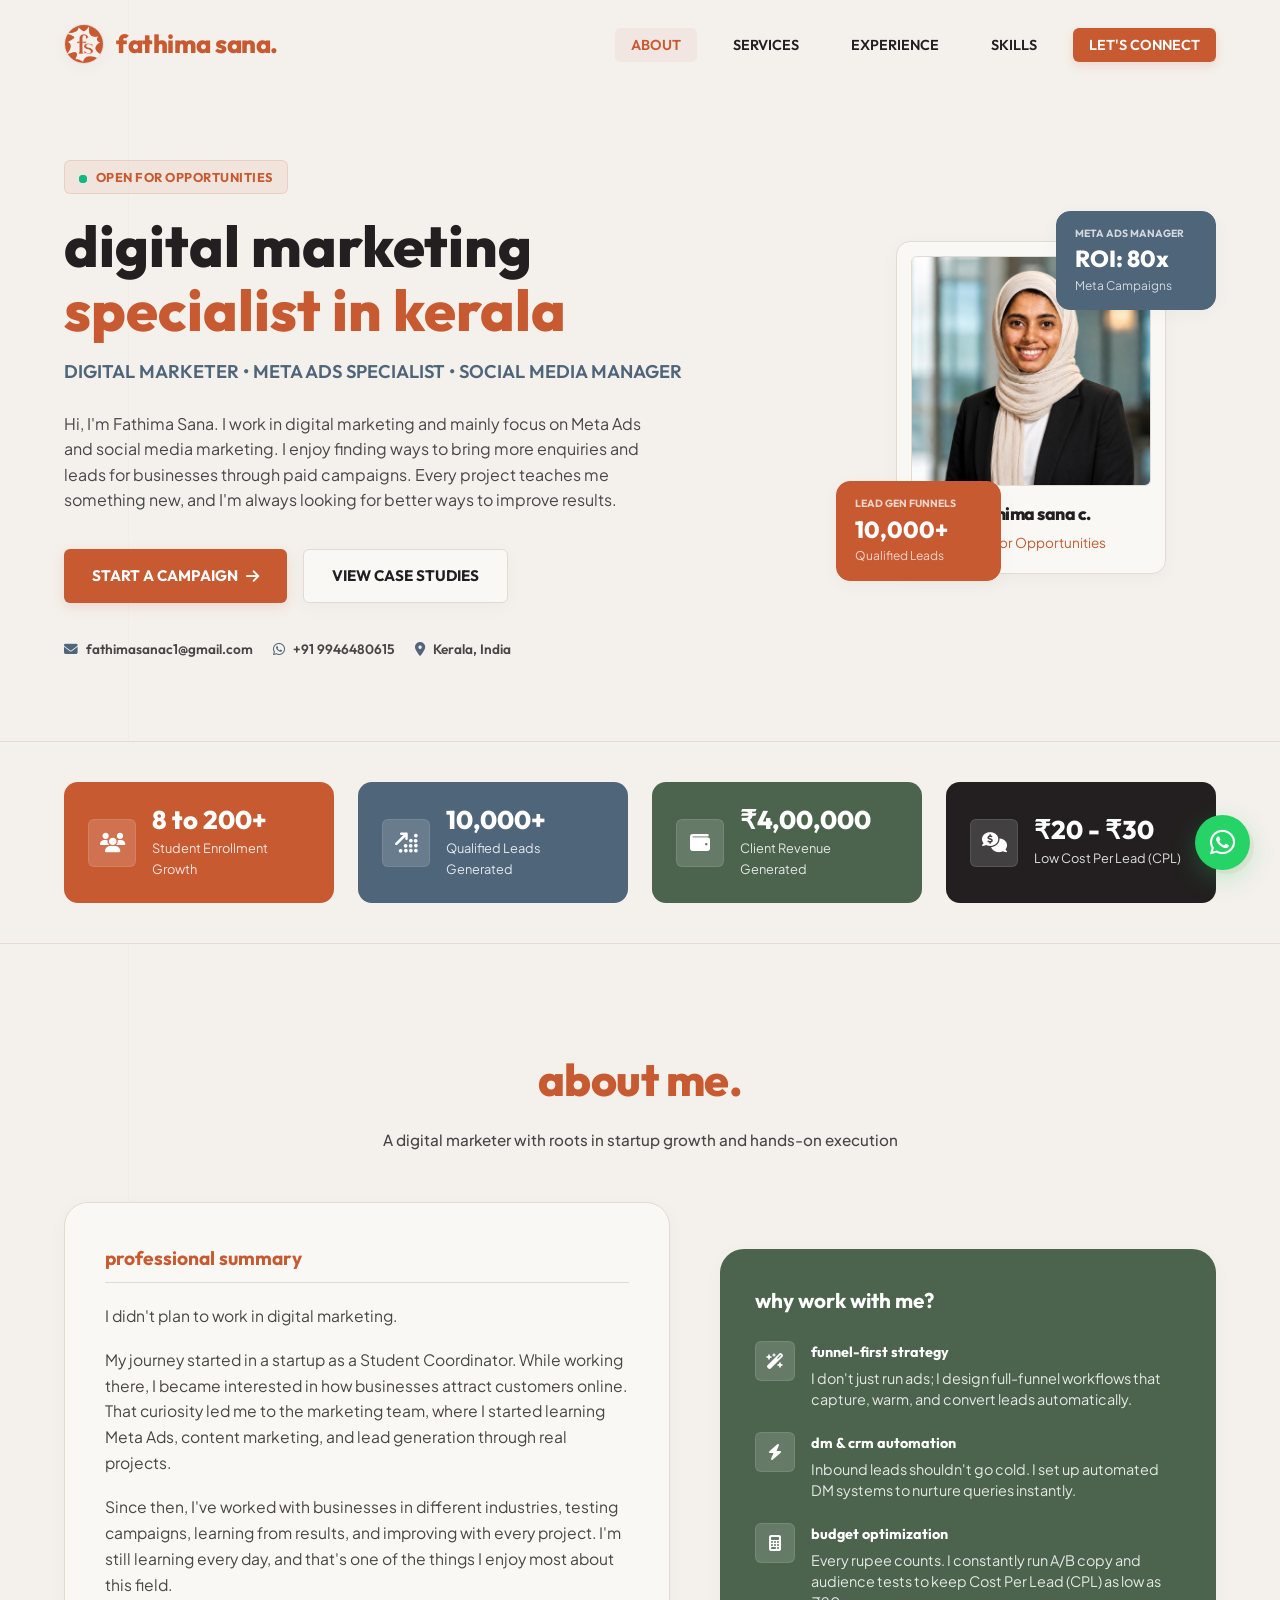
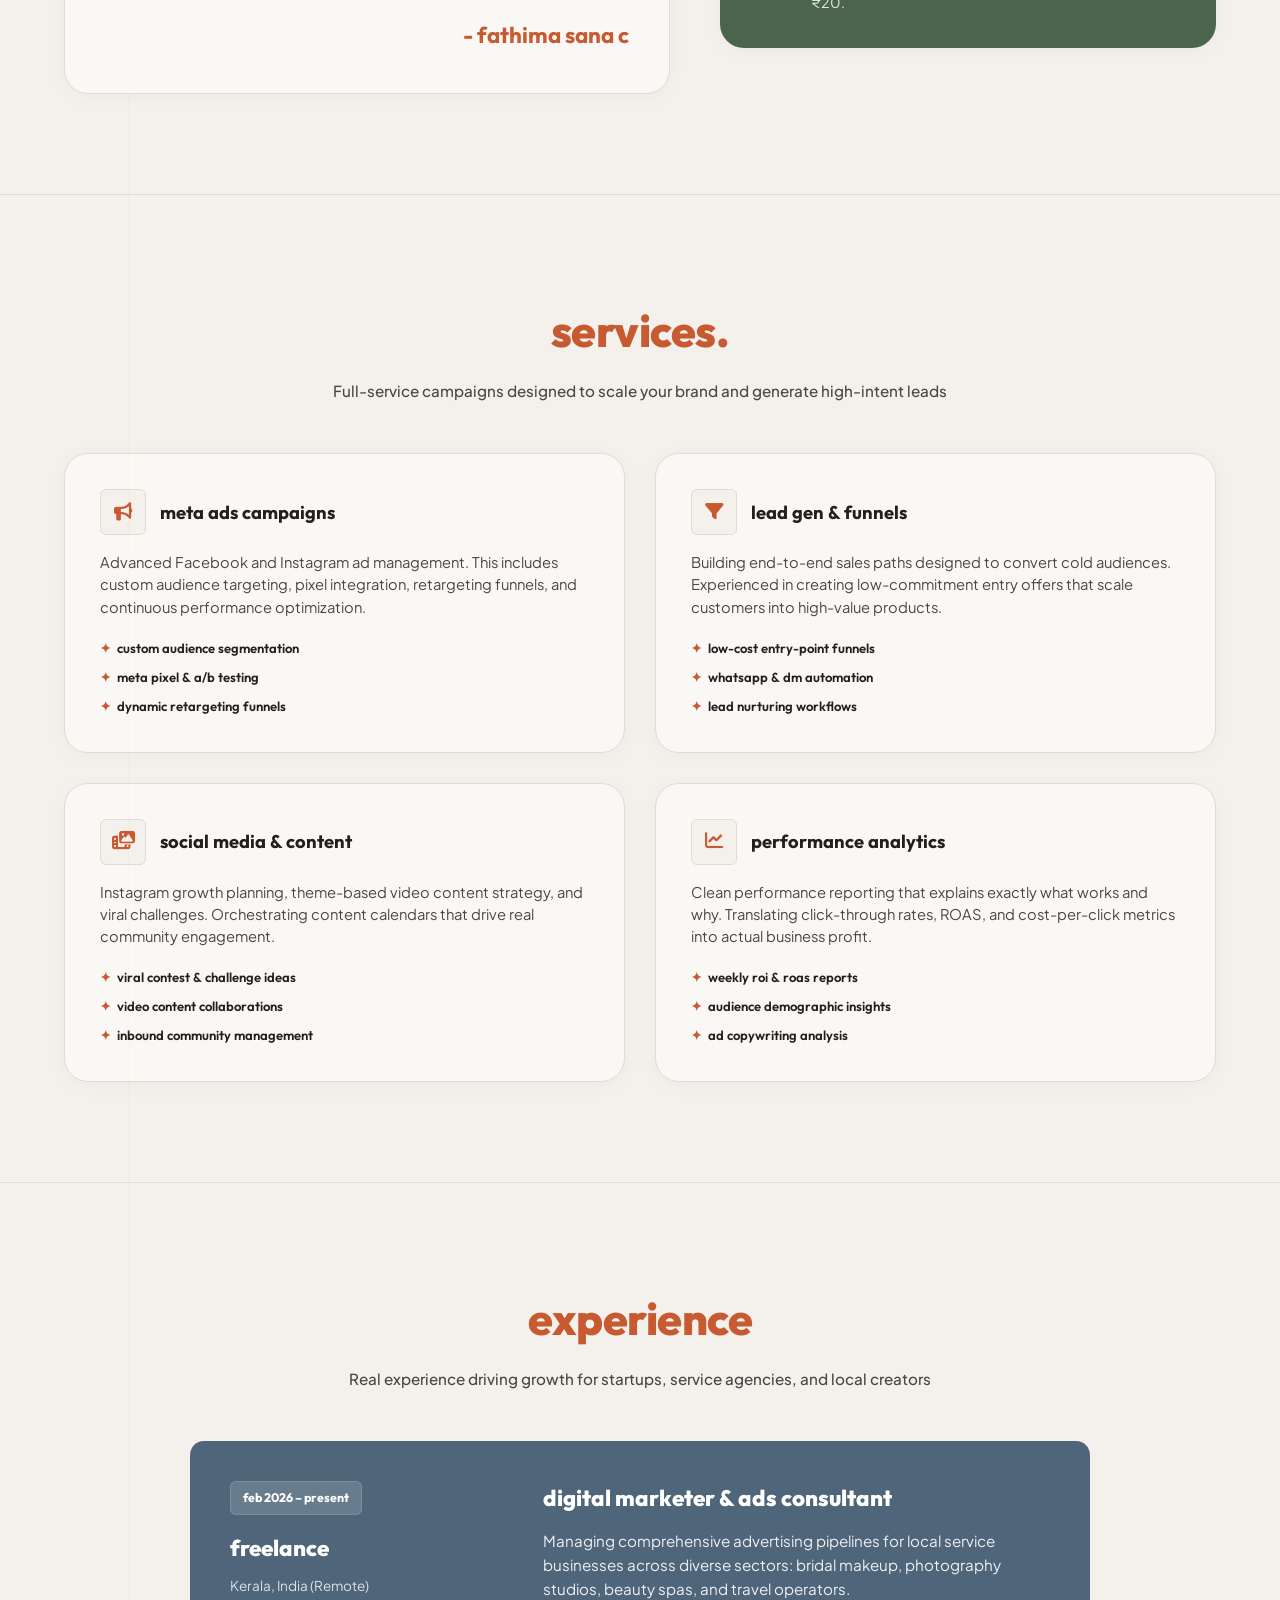
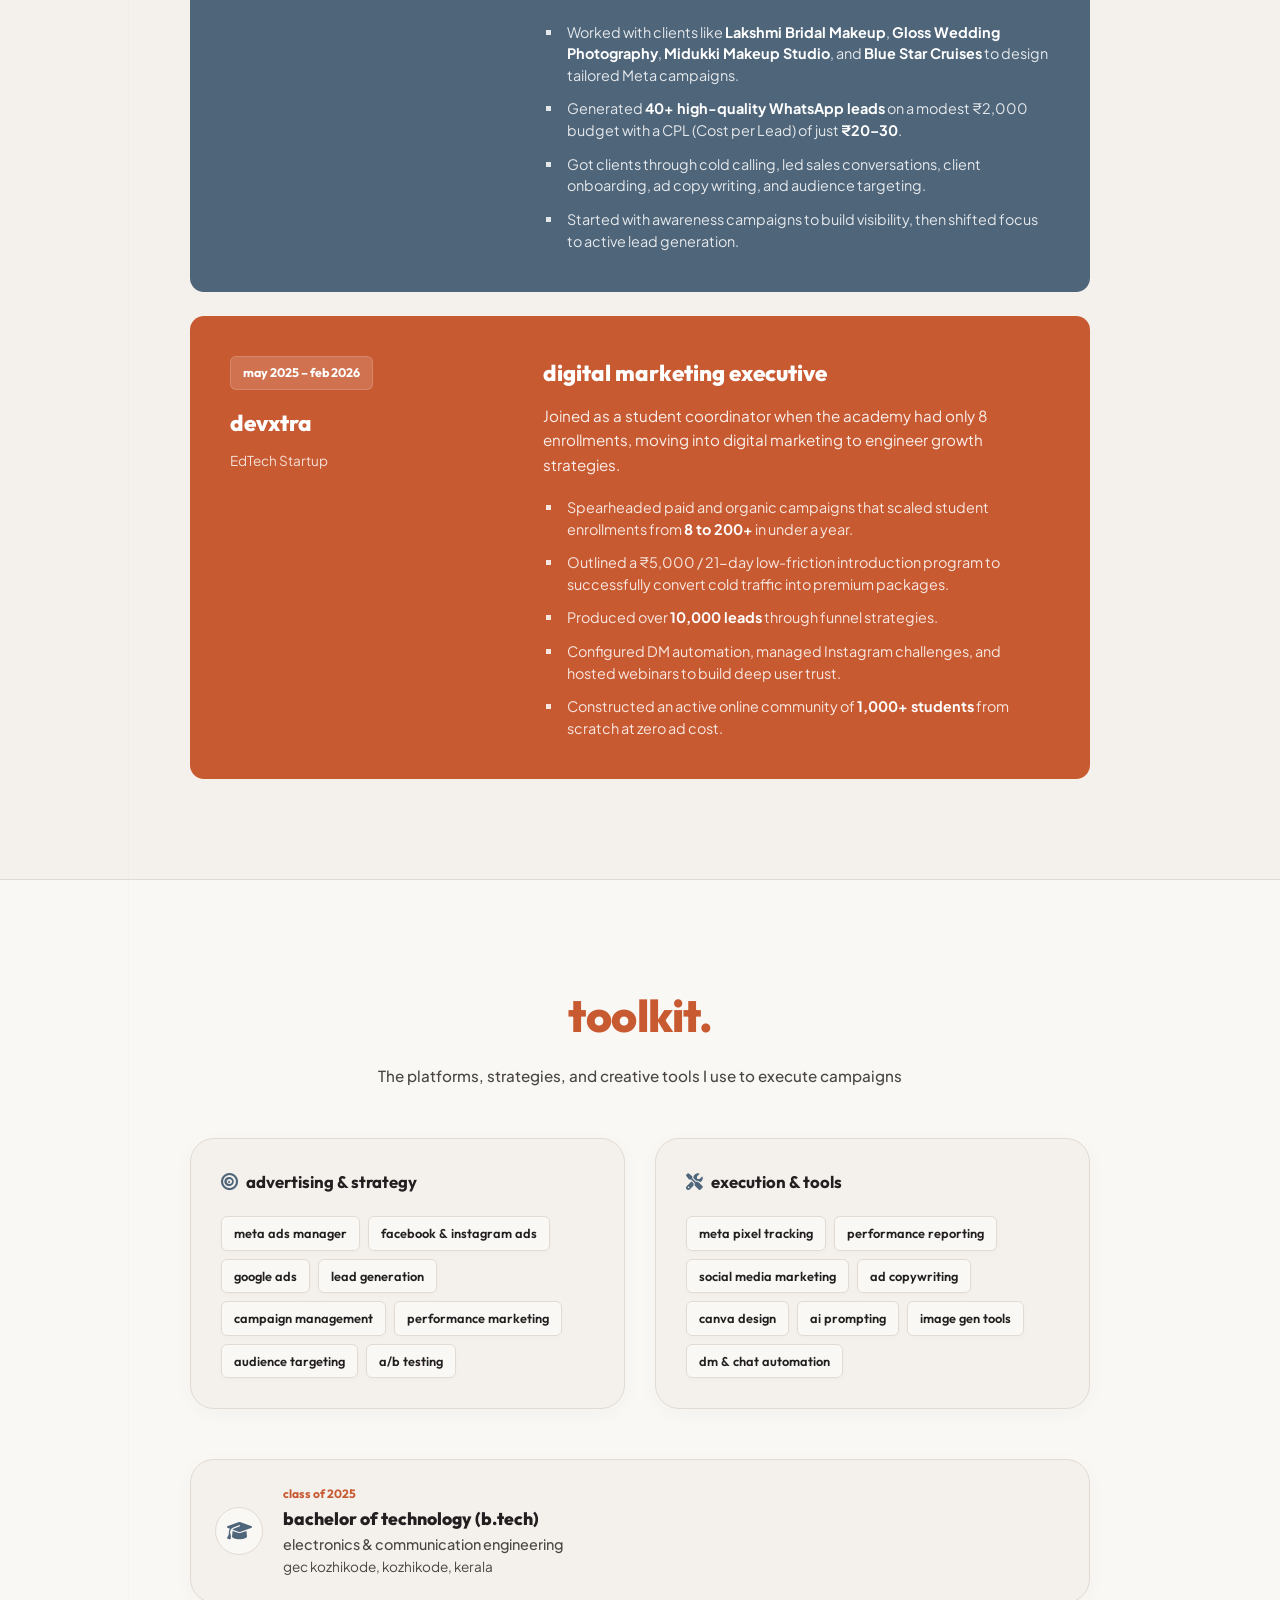
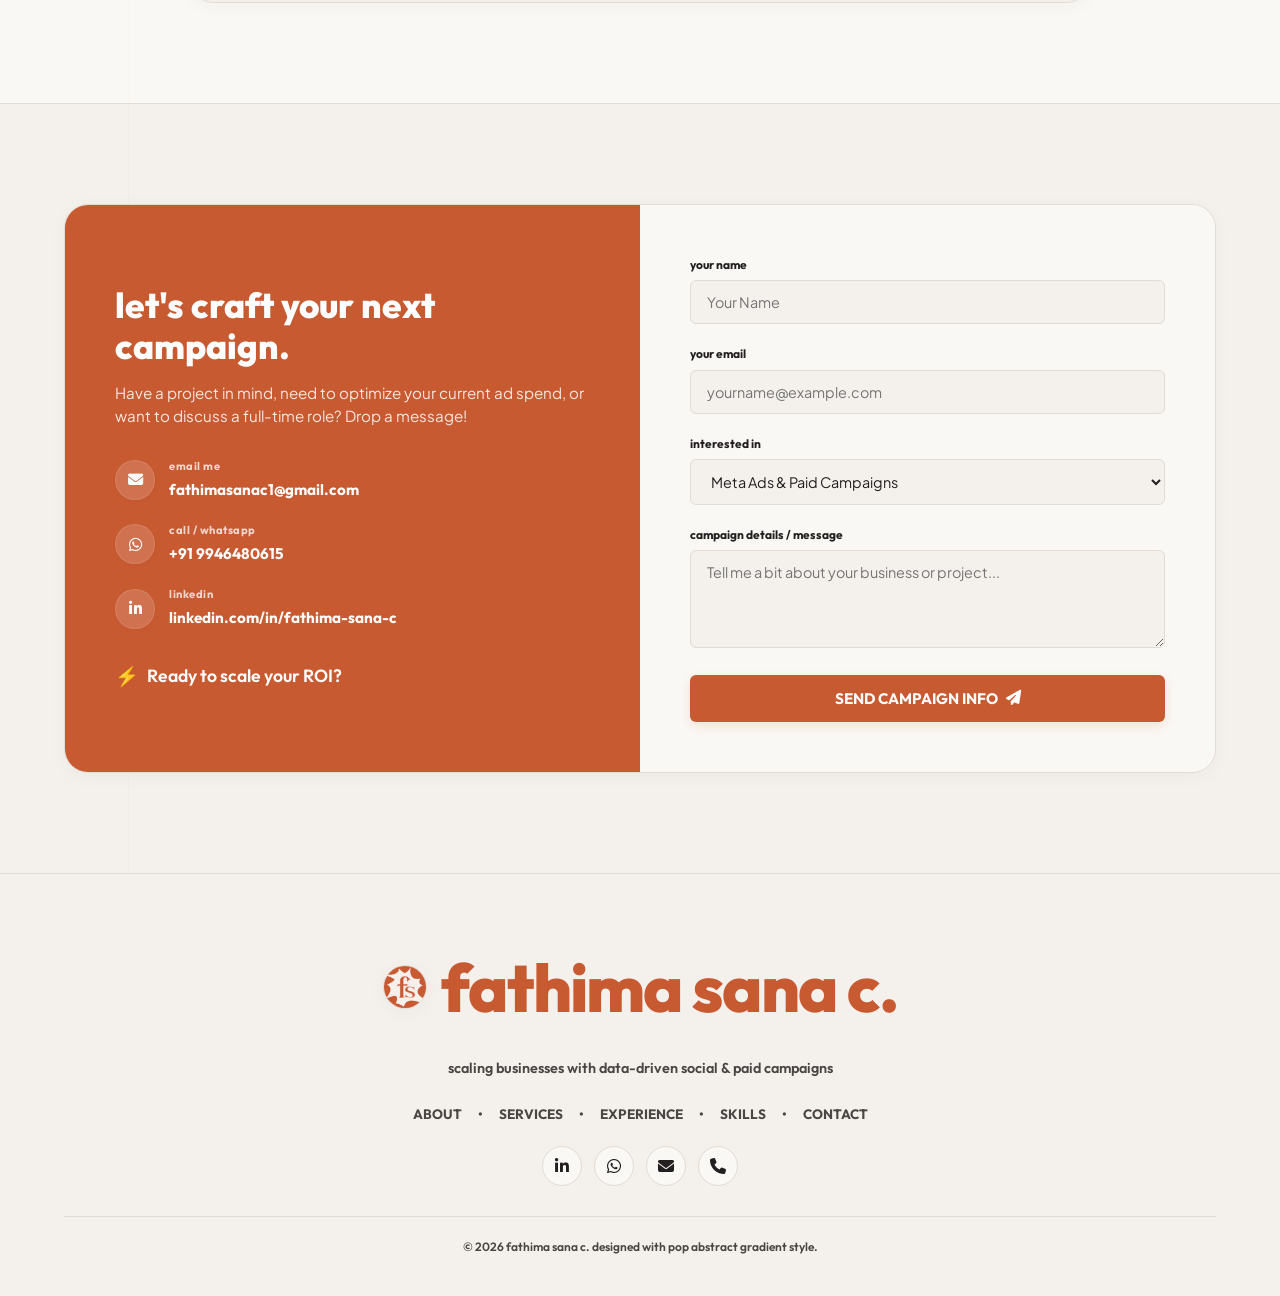
==== index.html @ 619dd3bf "feat: implement configurable form providers, honeypot spam protection, and WhatsApp click tracking." ====
<!DOCTYPE html>
<html lang="en">

<head>
  <!-- Google Tag Manager -->
  <script>(function (w, d, s, l, i) {
      w[l] = w[l] || []; w[l].push({
        'gtm.start':
          new Date().getTime(), event: 'gtm.js'
      }); var f = d.getElementsByTagName(s)[0],
        j = d.createElement(s), dl = l != 'dataLayer' ? '&l=' + l : ''; j.async = true; j.src =
          'https://www.googletagmanager.com/gtm.js?id=' + i + dl; f.parentNode.insertBefore(j, f);
    })(window, document, 'script', 'dataLayer', 'GTM-KHBQCLP2');</script>
  <!-- End Google Tag Manager -->
  <meta charset="UTF-8">
  <meta name="viewport" content="width=device-width, initial-scale=1.0">
  <title>Fathima Sana C | Digital Marketer & Meta Ads Specialist</title>
  <meta name="description"
    content="Fathima Sana C: Digital Marketer, Meta Ads Specialist & Social Media Manager in Kerala. Proven results: generated 10k+ leads & scaled enrollments 25x.">
  <meta name="robots" content="index, follow" />
  <meta name="keywords" content="digital marketing, Meta ads, freelance marketer, Kerala" />
  <!--publisher-->
  <meta name="publisher" content="Fathima Sana">
  <!-- Canonical Link -->
  <link rel="canonical" href="https://www.iamsana.com/">

  <!-- Open Graph / Facebook -->
  <meta property="og:type" content="website">
  <meta property="og:url" content="https://www.iamsana.com/">
  <meta property="og:title" content="Fathima Sana C | Digital Marketer & Meta Ads Specialist">
  <meta property="og:description"
    content="Fathima Sana C: Digital Marketer, Meta Ads Specialist & Social Media Manager in Kerala. Proven results: generated 10k+ leads & scaled enrollments 25x.">
  <meta property="og:image" content="https://www.iamsana.com/logo.png">

  <!-- Twitter -->
  <meta name="twitter:card" content="summary_large_image">
  <meta name="twitter:url" content="https://www.iamsana.com/">
  <meta name="twitter:title" content="Fathima Sana C | Digital Marketer & Meta Ads Specialist">
  <meta name="twitter:description"
    content="Fathima Sana C: Digital Marketer, Meta Ads Specialist & Social Media Manager in Kerala. Proven results: generated 10k+ leads & scaled enrollments 25x.">
  <meta name="twitter:image" content="https://www.iamsana.com/logo.png">

  <!-- JSON-LD Structured Data (Schema.org) -->
  <script type="application/ld+json">
  {
    "@context": "https://schema.org",
    "@graph": [
      {
        "@type": "Person",
        "@id": "https://www.iamsana.com/#person",
        "name": "Fathima Sana",
        "jobTitle": "Digital Marketing Executive",
        "url": "https://www.iamsana.com",
        "image": "https://www.iamsana.com/fathima.jpg",
        "sameAs": [
          "https://www.linkedin.com/in/fathima-sana-c"
        ],
        "knowsAbout": [
          "Digital Marketing",
          "Meta Ads",
          "Facebook Advertising",
          "Instagram Marketing",
          "Lead Generation",
          "Social Media Management"
        ]
      },
      {
        "@type": "ProfessionalService",
        "@id": "https://www.iamsana.com/#service",
        "name": "Fathima Sana C. - Digital Marketing Consultancy",
        "url": "https://www.iamsana.com/",
        "image": "https://www.iamsana.com/logo.png",
        "priceRange": "$$",
        "telephone": "+919946480615",
        "address": {
          "@type": "PostalAddress",
          "addressLocality": "Kozhikode",
          "addressRegion": "Kerala",
          "addressCountry": "IN"
        },
        "geo": {
          "@type": "GeoCoordinates",
          "latitude": "11.2588",
          "longitude": "75.7804"
        },
        "openingHoursSpecification": {
          "@type": "OpeningHoursSpecification",
          "dayOfWeek": [
            "Monday",
            "Tuesday",
            "Wednesday",
            "Thursday",
            "Friday",
            "Saturday"
          ],
          "opens": "09:00",
          "closes": "18:00"
        }
      },
      {
        "@type": "WebSite",
        "@id": "https://www.iamsana.com/#website",
        "url": "https://www.iamsana.com",
        "name": "Fathima Sana",
        "publisher": {
          "@type": "Organization",
          "name": "Fathima Sana",
          "url": "https://www.iamsana.com"
        }
      }
    ]
  }
  </script>
  <!--favicon-->
  <link rel="icon" type="image/png" href="/logo.png">
  <link rel="icon" href="/favicon.ico" sizes="any">
  <link rel="icon" type="image/png" sizes="32x32" href="/logo.png">
  <link rel="apple-touch-icon" href="/logo.png">

  <!-- Google Fonts: Outfit for display headings, Plus Jakarta Sans for readable body -->
  <link rel="preconnect" href="https://fonts.googleapis.com">
  <link rel="preconnect" href="https://fonts.gstatic.com" crossorigin>
  <link
    href="https://fonts.googleapis.com/css2?family=Outfit:wght@300;400;500;600;700;800&family=Plus+Jakarta+Sans:wght@300;400;500;600;700;800&display=swap"
    rel="stylesheet">

  <!-- FontAwesome Icons -->
  <link rel="stylesheet" href="https://cdnjs.cloudflare.com/ajax/libs/font-awesome/6.4.0/css/all.min.css"
    integrity="sha512-iecdLmaskl7CVkqkXNQ/ZH/XLlvWZOJyj7Yy7tcenmpD1ypASozpmT/E0iPtmFIB46ZmdtAc9eNBvH0H/ZpiBw=="
    crossorigin="anonymous" referrerpolicy="no-referrer" />

  <link rel="icon" type="image/png" href="logo.png">
  <link rel="shortcut icon" type="image/png" href="logo.png">
  <link rel="apple-touch-icon" href="logo.png">
  <link rel="stylesheet" href="style.css">
</head>

<body>

  <!-- Google Tag Manager (noscript) -->
  <noscript><iframe src="https://www.googletagmanager.com/ns.html?id=GTM-KHBQCLP2" height="0" width="0"
      style="display:none;visibility:hidden"></iframe></noscript>
  <!-- End Google Tag Manager (noscript) -->
  <!-- Abstract Background Elements (Minimalist line/grid design system) -->
  <div class="bg-grid-container">
    <div class="bg-grid-line line-horizontal"></div>
    <div class="bg-grid-line line-vertical"></div>
  </div>

  <!-- Floating Navigation -->
  <header class="navbar-container">
    <nav class="navbar" id="navbar">
      <div class="logo">
        <a href="#hero" class="logo-link">
          <img src="logo.png" alt="Fathima Sana C. - Digital Marketer & Meta Ads Specialist Logo" class="navbar-logo">
          <span class="signature-logo">Fathima Sana.</span>
        </a>
      </div>
      <ul class="nav-links">
        <li><a href="#about" class="nav-link active">About</a></li>
        <li><a href="#services" class="nav-link">Services</a></li>
        <li><a href="#experience" class="nav-link">Experience</a></li>
        <li><a href="#skills" class="nav-link">Skills</a></li>
        <li><a href="#contact" class="nav-link nav-btn">Let's Connect</a></li>
      </ul>
      <div class="menu-toggle" id="mobile-menu-btn">
        <i class="fa-solid fa-bars-staggered"></i>
      </div>
    </nav>
  </header>

  <main>
    <!-- Hero Section -->
    <section id="hero" class="hero-section">
      <div class="container hero-container">
        <div class="hero-content">
          <div class="badge-pop">
            <span class="pulse-dot"></span> OPEN FOR OPPORTUNITIES
          </div>

          <h1 class="hero-title">
            Digital Marketing <br>
            <span class="highlight-pop">Specialist in Kerala</span>
          </h1>

          <p class="hero-subtitle">
            Digital Marketer • Meta Ads Specialist • Social Media Manager
          </p>

          <p class="hero-description">
            Hi, I'm Fathima Sana. I work in digital marketing and mainly focus on Meta Ads and social media marketing. I
            enjoy finding ways to bring more enquiries and leads for businesses through paid campaigns. Every project
            teaches me something new, and I'm always looking for better ways to improve results.
          </p>

          <div class="hero-ctas">
            <a href="#contact" class="btn-pop btn-primary">Start a Campaign <i class="fa-solid fa-arrow-right"></i></a>
            <a href="#experience" class="btn-pop btn-secondary">View Case Studies</a>
          </div>

          <div class="hero-contact-quick">
            <a href="mailto:fathimasanac1@gmail.com" class="quick-link"><i class="fa-solid fa-envelope"></i>
              fathimasanac1@gmail.com</a>
            <a href="https://wa.me/919946480615" target="_blank" rel="noopener noreferrer" class="quick-link"><i
                class="fa-brands fa-whatsapp"></i> +91 9946480615</a>
            <span class="quick-link"><i class="fa-solid fa-location-dot"></i> Kerala, India</span>
          </div>
        </div>

        <div class="hero-visual">
          <div class="visual-card-stack">
            <!-- Central Polaroid Photo Card -->
            <div class="visual-card main-photo-card">
              <div class="photo-frame">
                <img src="fathima.jpg" alt="Fathima Sana C. - Digital Marketer & Meta Ads Specialist in Kerala, India"
                  fetchpriority="high">
              </div>
              <div class="photo-caption">
                <span class="photo-title">Fathima Sana C.</span>
                <span class="photo-subtitle">Open for Opportunities</span>
              </div>
            </div>

            <!-- Overlay Stat Card 1 (ROI: 80x) -->
            <div class="visual-card stat-badge-card roi-card">
              <span class="badge-tag">Meta Ads Manager</span>
              <h4 class="badge-value">ROI: 80x</h4>
              <p class="badge-label">Meta Campaigns</p>
            </div>

            <!-- Overlay Stat Card 2 (Leads: 10k+) -->
            <div class="visual-card stat-badge-card leads-card">
              <span class="badge-tag">Lead Gen Funnels</span>
              <h4 class="badge-value">10,000+</h4>
              <p class="badge-label">Qualified Leads</p>
            </div>
          </div>
        </div>
      </div>
    </section>

    <!-- Stats / Metrics Section -->
    <section class="stats-section">
      <div class="container stats-container">
        <div class="stat-item">
          <div class="stat-icon-wrapper"><i class="fa-solid fa-users"></i></div>
          <div class="stat-info">
            <h3 class="stat-val">8 TO 200+</h3>
            <p class="stat-desc">Student Enrollment Growth</p>
          </div>
        </div>
        <div class="stat-item">
          <div class="stat-icon-wrapper"><i class="fa-solid fa-arrow-up-right-dots"></i></div>
          <div class="stat-info">
            <h3 class="stat-val">10,000+</h3>
            <p class="stat-desc">Qualified Leads Generated</p>
          </div>
        </div>
        <div class="stat-item text-highlight">
          <div class="stat-icon-wrapper"><i class="fa-solid fa-wallet"></i></div>
          <div class="stat-info">
            <h3 class="stat-val">₹4,00,000</h3>
            <p class="stat-desc">Client Revenue Generated</p>
          </div>
        </div>
        <div class="stat-item">
          <div class="stat-icon-wrapper"><i class="fa-solid fa-comments-dollar"></i></div>
          <div class="stat-info">
            <h3 class="stat-val">₹20 - ₹30</h3>
            <p class="stat-desc">Low Cost Per Lead (CPL)</p>
          </div>
        </div>
      </div>
    </section>

    <!-- About / Summary Section -->
    <section id="about" class="about-section">
      <div class="container">
        <div class="section-header text-center">
          <h2 class="section-title-pop">About me.</h2>
          <p class="section-subtitle">A digital marketer with roots in startup growth and hands-on execution</p>
        </div>

        <div class="about-grid">
          <!-- Pop Diary Card -->
          <div class="about-card diary-style">
            <div class="diary-page">
              <h3 class="diary-title">Professional Summary</h3>
              <p class="diary-paragraph">
                I didn't plan to work in digital marketing.
              </p>
              <p class="diary-paragraph">
                My journey started in a startup as a Student Coordinator. While working there, I became interested in
                how businesses attract customers online. That curiosity led me to the marketing team, where I started
                learning Meta Ads, content marketing, and lead generation through real projects.
              </p>
              <p class="diary-paragraph">
                Since then, I've worked with businesses in different industries, testing campaigns, learning from
                results, and improving with every project. I'm still learning every day, and that's one of the things I
                enjoy most about this field.
              </p>
              <div class="diary-footer">
                <span class="signature">- Fathima Sana C</span>
              </div>
            </div>
          </div>

          <!-- Key Points Box -->
          <div class="quick-facts-box">
            <h3 class="facts-title">Why work with me?</h3>
            <ul class="facts-list">
              <li>
                <div class="fact-icon"><i class="fa-solid fa-wand-magic-sparkles"></i></div>
                <div class="fact-content">
                  <h4>FUNNEL-FIRST STRATEGY</h4>
                  <p>I don't just run ads; I design full-funnel workflows that capture, warm, and convert leads
                    automatically.</p>
                </div>
              </li>
              <li>
                <div class="fact-icon"><i class="fa-solid fa-bolt"></i></div>
                <div class="fact-content">
                  <h4>DM &amp; CRM AUTOMATION</h4>
                  <p>Inbound leads shouldn't go cold. I set up automated DM systems to nurture queries instantly.</p>
                </div>
              </li>
              <li>
                <div class="fact-icon"><i class="fa-solid fa-calculator"></i></div>
                <div class="fact-content">
                  <h4>BUDGET OPTIMIZATION</h4>
                  <p>Every rupee counts. I constantly run A/B copy and audience tests to keep Cost Per Lead (CPL) as low
                    as ₹20.</p>
                </div>
              </li>
            </ul>
          </div>
        </div>
      </div>
    </section>

    <!-- Services Section -->
    <section id="services" class="services-section">
      <div class="container">
        <div class="section-header text-center">
          <h2 class="section-title-pop">SERVICES.</h2>
          <p class="section-subtitle">Full-service campaigns designed to scale your brand and generate high-intent leads
          </p>
        </div>

        <div class="services-grid">
          <!-- Card 1 -->
          <div class="service-card">
            <div class="service-card-header">
              <div class="service-icon"><i class="fa-solid fa-bullhorn"></i></div>
              <h3 class="service-title">Meta Ads Campaigns</h3>
            </div>
            <p class="service-description">Advanced Facebook and Instagram ad management. This includes custom audience
              targeting, pixel integration, retargeting funnels, and continuous performance optimization.</p>
            <ul class="service-bullets">
              <li>Custom Audience Segmentation</li>
              <li>Meta Pixel &amp; A/B Testing</li>
              <li>Dynamic Retargeting Funnels</li>
            </ul>
          </div>
          <!-- Card 2 -->
          <div class="service-card">
            <div class="service-card-header">
              <div class="service-icon"><i class="fa-solid fa-filter"></i></div>
              <h3 class="service-title">Lead Gen &amp; Funnels</h3>
            </div>
            <p class="service-description">Building end-to-end sales paths designed to convert cold audiences.
              Experienced in creating low-commitment entry offers that scale customers into high-value products.</p>
            <ul class="service-bullets">
              <li>Low-cost entry-point funnels</li>
              <li>WhatsApp &amp; DM Automation</li>
              <li>Lead Nurturing Workflows</li>
            </ul>
          </div>
          <!-- Card 3 -->
          <div class="service-card">
            <div class="service-card-header">
              <div class="service-icon"><i class="fa-solid fa-photo-film"></i></div>
              <h3 class="service-title">Social Media &amp; Content</h3>
            </div>
            <p class="service-description">Instagram growth planning, theme-based video content strategy, and viral
              challenges. Orchestrating content calendars that drive real community engagement.</p>
            <ul class="service-bullets">
              <li>Viral Contest &amp; Challenge Ideas</li>
              <li>Video Content Collaborations</li>
              <li>Inbound Community Management</li>
            </ul>
          </div>
          <!-- Card 4 -->
          <div class="service-card">
            <div class="service-card-header">
              <div class="service-icon"><i class="fa-solid fa-chart-line"></i></div>
              <h3 class="service-title">Performance Analytics</h3>
            </div>
            <p class="service-description">Clean performance reporting that explains exactly what works and why.
              Translating click-through rates, ROAS, and cost-per-click metrics into actual business profit.</p>
            <ul class="service-bullets">
              <li>Weekly ROI &amp; ROAS Reports</li>
              <li>Audience Demographic Insights</li>
              <li>Ad Copywriting Analysis</li>
            </ul>
          </div>
        </div>
      </div>
    </section>

    <!-- Experience Section -->
    <section id="experience" class="experience-section">
      <div class="container">
        <div class="section-header text-center">
          <h2 class="section-title-pop">EXPERIENCE</h2>
          <p class="section-subtitle">Real experience driving growth for startups, service agencies, and local creators
          </p>
        </div>

        <div class="experience-list">
          <!-- Experience 1 -->
          <div class="experience-block">
            <div class="experience-meta">
              <span class="experience-date">FEB 2026 – PRESENT</span>
              <div class="experience-company">Freelance</div>
              <span class="experience-location">Kerala, India (Remote)</span>
            </div>
            <div class="experience-main">
              <h3 class="experience-title">Digital Marketer &amp; Ads Consultant</h3>
              <p class="experience-summary">
                Managing comprehensive advertising pipelines for local service businesses across diverse sectors: bridal
                makeup, photography studios, beauty spas, and travel operators.
              </p>
              <ul class="experience-details">
                <li>Worked with clients like <strong>Lakshmi Bridal Makeup</strong>, <strong>Gloss Wedding
                    Photography</strong>, <strong>Midukki Makeup Studio</strong>, and <strong>Blue Star Cruises</strong>
                  to design tailored Meta campaigns.</li>
                <li>Generated <strong>40+ high-quality WhatsApp leads</strong> on a modest ₹2,000 budget with a CPL
                  (Cost per Lead) of just <strong>₹20–30</strong>.</li>
                <li>Got clients through cold calling, led sales conversations, client onboarding, ad copy writing, and
                  audience targeting.</li>
                <li>Started with awareness campaigns to build visibility, then shifted focus to active lead generation.
                </li>
              </ul>
            </div>
          </div>

          <!-- Experience 2 -->
          <div class="experience-block">
            <div class="experience-meta">
              <span class="experience-date">MAY 2025 – FEB 2026</span>
              <div class="experience-company">Devxtra</div>
              <span class="experience-location">EdTech Startup</span>
            </div>
            <div class="experience-main">
              <h3 class="experience-title">Digital Marketing Executive</h3>
              <p class="experience-summary">
                Joined as a student coordinator when the academy had only 8 enrollments, moving into digital marketing
                to engineer growth strategies.
              </p>
              <ul class="experience-details">
                <li>Spearheaded paid and organic campaigns that scaled student enrollments from <strong>8 to
                    200+</strong> in under a year.</li>
                <li>Outlined a ₹5,000 / 21-day low-friction introduction program to successfully convert cold traffic
                  into premium packages.</li>
                <li>Produced over <strong>10,000 leads</strong> through funnel strategies.</li>
                <li>Configured DM automation, managed Instagram challenges, and hosted webinars to build deep user
                  trust.</li>
                <li>Constructed an active online community of <strong>1,000+ students</strong> from scratch at zero ad
                  cost.</li>
              </ul>
            </div>
          </div>
        </div>
      </div>
    </section>

    <!-- Skills Section -->
    <section id="skills" class="skills-section">
      <div class="container">
        <div class="section-header text-center">
          <h2 class="section-title-pop">TOOLKIT.</h2>
          <p class="section-subtitle">The platforms, strategies, and creative tools I use to execute campaigns</p>
        </div>

        <div class="skills-wrapper">
          <div class="skills-category">
            <h3 class="category-title"><i class="fa-solid fa-bullseye"></i> Advertising &amp; Strategy</h3>
            <div class="skills-tags">
              <span class="skill-tag">Meta Ads Manager</span>
              <span class="skill-tag">Facebook &amp; Instagram Ads</span>
              <span class="skill-tag">Google Ads</span>
              <span class="skill-tag">Lead Generation</span>
              <span class="skill-tag">Campaign Management</span>
              <span class="skill-tag">Performance Marketing</span>
              <span class="skill-tag">Audience Targeting</span>
              <span class="skill-tag">A/B Testing</span>
            </div>
          </div>

          <div class="skills-category">
            <h3 class="category-title"><i class="fa-solid fa-screwdriver-wrench"></i> Execution &amp; Tools</h3>
            <div class="skills-tags">
              <span class="skill-tag">Meta Pixel Tracking</span>
              <span class="skill-tag">Performance Reporting</span>
              <span class="skill-tag">Social Media Marketing</span>
              <span class="skill-tag">Ad Copywriting</span>
              <span class="skill-tag">Canva Design</span>
              <span class="skill-tag">AI Prompting</span>
              <span class="skill-tag">Image Gen Tools</span>
              <span class="skill-tag">DM &amp; Chat Automation</span>
            </div>
          </div>
        </div>

        <!-- Education Card -->
        <div class="education-card-wrapper">
          <div class="education-card">
            <div class="edu-icon"><i class="fa-solid fa-graduation-cap"></i></div>
            <div class="edu-info">
              <span class="edu-year">CLASS OF 2025</span>
              <h3 class="edu-degree">Bachelor of Technology (B.Tech)</h3>
              <p class="edu-major">Electronics &amp; Communication Engineering</p>
              <p class="edu-institute">GEC Kozhikode, Kozhikode, Kerala</p>
            </div>
          </div>
        </div>
      </div>
    </section>

    <!-- Contact Section -->
    <section id="contact" class="contact-section">
      <div class="container">
        <div class="contact-card">
          <div class="contact-grid">
            <div class="contact-info-panel">
              <h2 class="contact-heading-pop">Let's craft your next campaign.</h2>
              <p class="contact-subtext">Have a project in mind, need to optimize your current ad spend, or want to
                discuss a full-time role? Drop a message!</p>

              <div class="contact-details-list">
                <div class="contact-detail-item">
                  <div class="icon-circle"><i class="fa-solid fa-envelope"></i></div>
                  <div>
                    <span class="detail-label">Email Me</span>
                    <a href="mailto:fathimasanac1@gmail.com" class="detail-value">fathimasanac1@gmail.com</a>
                  </div>
                </div>
                <div class="contact-detail-item">
                  <div class="icon-circle"><i class="fa-brands fa-whatsapp"></i></div>
                  <div>
                    <span class="detail-label">Call / WhatsApp</span>
                    <a href="https://wa.me/919946480615" target="_blank" rel="noopener noreferrer"
                      class="detail-value">+91 9946480615</a>
                  </div>
                </div>
                <div class="contact-detail-item">
                  <div class="icon-circle"><i class="fa-brands fa-linkedin-in"></i></div>
                  <div>
                    <span class="detail-label">LinkedIn</span>
                    <a href="https://linkedin.com/in/fathima-sana-c" target="_blank" rel="noopener noreferrer"
                      class="detail-value">linkedin.com/in/fathima-sana-c</a>
                  </div>
                </div>
              </div>

              <div class="handdrawn-arrow-text">
                <span class="cursive-arrow">⚡</span> Ready to scale your ROI?
              </div>
            </div>

            <div class="contact-form-panel">
              <form id="portfolio-contact-form" class="contact-form">
                <!-- Honeypot field to prevent spam bots -->
                <input type="text" id="form-honey" name="_honey" style="display:none">
                <div class="form-group">
                  <label for="form-name">YOUR NAME</label>
                  <input type="text" id="form-name" placeholder="Your Name" required>
                </div>
                <div class="form-group">
                  <label for="form-email">YOUR EMAIL</label>
                  <input type="email" id="form-email" placeholder="yourname@example.com" required>
                </div>
                <div class="form-group">
                  <label for="form-subject">INTERESTED IN</label>
                  <select id="form-subject">
                    <option value="meta-ads">Meta Ads &amp; Paid Campaigns</option>
                    <option value="lead-gen">Lead Generation Funnels</option>
                    <option value="social-media">Social Media Management</option>
                    <option value="consulting">General Strategy Consultation</option>
                    <option value="other">Other / Freelance Collaboration</option>
                  </select>
                </div>
                <div class="form-group">
                  <label for="form-message">CAMPAIGN DETAILS / MESSAGE</label>
                  <textarea id="form-message" rows="4" placeholder="Tell me a bit about your business or project..."
                    required></textarea>
                </div>
                <button type="submit" class="btn-pop btn-primary btn-block" id="form-submit-btn">
                  SEND CAMPAIGN INFO <i class="fa-solid fa-paper-plane"></i>
                </button>
                <div class="form-message-success" id="form-success-alert" style="display: none;">
                  <i class="fa-solid fa-circle-check"></i> Thank you! I will get back to you shortly.
                </div>
                <div class="form-message-error" id="form-error-alert" style="display: none;">
                  <i class="fa-solid fa-circle-exclamation"></i> Something went wrong. Please try again.
                </div>
              </form>
            </div>
          </div>
        </div>
      </div>
    </section>
  </main>

  <footer class="footer">
    <div class="container footer-content text-center">
      <div class="footer-logo-wrapper">
        <img src="logo.png" alt="Fathima Sana C. Brand Icon" class="footer-logo-img" loading="lazy">
        <h2 class="footer-logo">Fathima Sana C.</h2>
      </div>
      <p class="footer-tagline">Scaling businesses with data-driven social &amp; paid campaigns</p>

      <!-- Footer Internal Navigation Links for SEO Crawlability -->
      <div class="footer-links">
        <a href="#about">About</a> •
        <a href="#services">Services</a> •
        <a href="#experience">Experience</a> •
        <a href="#skills">Skills</a> •
        <a href="#contact">Contact</a>
      </div>
      <div class="footer-socials">
        <a href="https://linkedin.com/in/fathima-sana-c" target="_blank" rel="noopener noreferrer"
          class="social-circle"><i class="fa-brands fa-linkedin-in"></i></a>
        <a href="https://wa.me/919946480615" target="_blank" rel="noopener noreferrer" class="social-circle"><i
            class="fa-brands fa-whatsapp"></i></a>
        <a href="mailto:fathimasanac1@gmail.com" class="social-circle"><i class="fa-solid fa-envelope"></i></a>
        <a href="tel:+919946480615" class="social-circle"><i class="fa-solid fa-phone"></i></a>
      </div>
      <div class="footer-credits">
        <p>© 2026 Fathima Sana C. Designed with pop abstract gradient style.</p>
      </div>
    </div>
  </footer>

  <!-- Floating WhatsApp Contact Button -->
  <a href="https://wa.me/919946480615" target="_blank" rel="noopener noreferrer" class="floating-whatsapp-btn"
    aria-label="Chat on WhatsApp">
    <i class="fa-brands fa-whatsapp"></i>
    <span class="whatsapp-tooltip">Chat with me</span>
  </a>

  <!-- Custom Cursor Elements -->
  <div class="custom-cursor-ring" id="custom-cursor-ring"></div>
  <div class="custom-cursor-dot" id="custom-cursor-dot"></div>

  <script src="config.js" defer></script>
  <script src="script.js" defer></script>
</body>

</html>
---- style.css ----
/* ==========================================================================
   POP ABSTRACT DESIGN SYSTEM & VARIABLES
   ========================================================================== */
:root {
  /* Colors */
  --bg-primary: #F4F0EC; /* Warm light cream background */
  --bg-secondary: #FAF8F5; /* Pure white / soft ivory card background */
  --color-terracotta: #C85A32; /* Rich earth tone brand color */
  --color-olive: #4C644D; /* Elegant olive green */
  --color-slate-blue: #4E657A; /* Modern slate blue */
  --color-dark: #231F20; /* Slate black / charcoal text */
  --color-slate-medium: #4A4644; /* Muted warm dark grey for body copy */
  --border-color: #E2DBD3; /* Subtle warm border */
  --success-color: #10B981;
  
  /* Brand mappings */
  --color-primary: var(--color-terracotta);
  --color-primary-light: var(--color-slate-blue);
  --color-secondary: var(--color-olive);
  
  /* Fonts */
  --font-pop: 'Outfit', sans-serif; /* Modern geometric display sans */
  --font-cursive: 'Outfit', sans-serif; /* Fallback to clean sans */
  --font-body: 'Plus Jakarta Sans', sans-serif;

  /* Shadows */
  --shadow-soft-purple: 0 4px 20px rgba(35, 31, 32, 0.03);
  --shadow-hover-purple: 0 10px 30px rgba(35, 31, 32, 0.06);
  --shadow-pop-tint: 4px 4px 0px rgba(200, 90, 50, 0.08);
  --shadow-pop-hover: 8px 8px 0px rgba(200, 90, 50, 0.15);
  
  /* Border Radius */
  --radius-sm: 6px;
  --radius-md: 14px;
  --radius-lg: 24px;
  --radius-xl: 40px;
  
  /* Layout */
  --max-width: 1200px;
}

/* ==========================================================================
   BASE STYLE & RESET
   ========================================================================== */
* {
  margin: 0;
  padding: 0;
  box-sizing: border-box;
}

html {
  scroll-behavior: smooth;
  font-size: 16px;
}

body {
  background-color: var(--bg-primary);
  color: var(--color-dark);
  font-family: var(--font-body);
  line-height: 1.6;
  overflow-x: hidden;
  position: relative;
  min-height: 100vh;
}

a {
  text-decoration: none;
  color: inherit;
  transition: all 0.3s cubic-bezier(0.4, 0, 0.2, 1);
}

ul {
  list-style: none;
}

img {
  max-width: 100%;
  height: auto;
  display: block;
}

.container {
  width: 100%;
  max-width: var(--max-width);
  margin: 0 auto;
  padding: 0 24px;
}

.text-center {
  text-align: center;
}

.semibold {
  font-weight: 600;
  color: var(--color-primary);
}

.weight-bold {
  font-weight: 700;
}

/* ==========================================================================
   MINIMALIST BACKGROUND SYSTEM
   ========================================================================== */
.bg-grid-container {
  position: absolute;
  top: 0;
  left: 0;
  width: 100%;
  height: 100%;
  pointer-events: none;
  z-index: 0;
  overflow: hidden;
  opacity: 0.12;
}

.bg-grid-line {
  position: absolute;
  background-color: var(--color-terracotta);
}

.line-horizontal {
  top: 15%;
  left: 0;
  width: 100%;
  height: 1px;
  opacity: 0.2;
}

.line-vertical {
  top: 0;
  left: 10%;
  width: 1px;
  height: 100%;
  opacity: 0.2;
}

/* ==========================================================================
   NAVIGATION
   ========================================================================== */
.navbar-container {
  position: fixed;
  top: 0;
  left: 0;
  width: 100%;
  z-index: 1000;
  padding: 24px 0;
  transition: all 0.4s cubic-bezier(0.4, 0, 0.2, 1);
}

.navbar-container.scrolled {
  padding: 14px 0;
  background-color: rgba(244, 240, 236, 0.9);
  backdrop-filter: blur(12px);
  -webkit-backdrop-filter: blur(12px);
  border-bottom: 1px solid var(--border-color);
  box-shadow: 0 4px 20px rgba(35, 31, 32, 0.02);
}

.navbar {
  display: flex;
  justify-content: space-between;
  align-items: center;
  width: 100%;
  max-width: var(--max-width);
  margin: 0 auto;
  padding: 0 24px;
}

.signature-logo {
  font-family: var(--font-pop);
  font-size: 1.6rem;
  font-weight: 800;
  color: var(--color-terracotta);
  letter-spacing: -0.5px;
  position: relative;
  display: inline-block;
  text-transform: lowercase;
}

.nav-links {
  display: flex;
  align-items: center;
  gap: 20px;
}

.nav-link {
  font-family: var(--font-pop);
  font-weight: 600;
  color: var(--color-dark);
  font-size: 0.9rem;
  text-transform: uppercase;
  padding: 8px 16px;
  border-radius: var(--radius-sm);
  transition: all 0.3s ease;
}

.nav-link:hover, .nav-link.active {
  color: var(--color-terracotta);
  background-color: rgba(200, 90, 50, 0.06);
}

.nav-btn {
  background-color: var(--color-terracotta);
  color: #FFFFFF !important;
  border-radius: var(--radius-sm);
  box-shadow: 0 4px 10px rgba(200, 90, 50, 0.15);
}

.nav-btn:hover {
  background-color: #b54c27;
  transform: translateY(-2px);
  box-shadow: 0 6px 14px rgba(200, 90, 50, 0.25);
}

.menu-toggle {
  display: none;
  font-size: 1.4rem;
  color: var(--color-terracotta);
  cursor: pointer;
  padding: 6px;
  border-radius: var(--radius-sm);
  background-color: rgba(200, 90, 50, 0.05);
}

/* ==========================================================================
   BUTTONS (Minimalist Earthy Style)
   ========================================================================== */
.btn-pop {
  display: inline-flex;
  align-items: center;
  gap: 8px;
  padding: 14px 28px;
  border-radius: var(--radius-sm);
  font-family: var(--font-pop);
  font-weight: 700;
  font-size: 0.95rem;
  text-transform: uppercase;
  cursor: pointer;
  transition: all 0.3s cubic-bezier(0.4, 0, 0.2, 1);
  border: none;
}

.btn-primary {
  background-color: var(--color-terracotta);
  color: #FFFFFF;
  box-shadow: 0 4px 12px rgba(200, 90, 50, 0.15);
}

.btn-primary:hover {
  background-color: #b54c27;
  transform: translateY(-3px);
  box-shadow: 0 8px 18px rgba(200, 90, 50, 0.25);
}

.btn-secondary {
  background-color: var(--bg-secondary);
  color: var(--color-dark);
  border: 1px solid var(--border-color);
  box-shadow: var(--shadow-soft-purple);
}

.btn-secondary:hover {
  background-color: var(--bg-primary);
  border-color: var(--color-slate-blue);
  transform: translateY(-3px);
  box-shadow: var(--shadow-hover-purple);
}

.btn-block {
  width: 100%;
  justify-content: center;
}

/* ==========================================================================
   HERO SECTION (Earthy Minimalist Style)
   ========================================================================== */
.hero-section {
  padding: 160px 0 80px 0;
  position: relative;
  z-index: 1;
}

.hero-container {
  display: grid;
  grid-template-columns: 1.15fr 0.85fr;
  gap: 50px;
  align-items: center;
}

.badge-pop {
  display: inline-block;
  background-color: rgba(200, 90, 50, 0.08);
  color: var(--color-terracotta);
  padding: 6px 14px;
  font-family: var(--font-pop);
  font-weight: 700;
  font-size: 0.8rem;
  letter-spacing: 0.5px;
  border-radius: var(--radius-sm);
  margin-bottom: 20px;
  border: 1px solid rgba(200, 90, 50, 0.15);
}

.pulse-dot {
  display: inline-block;
  width: 8px;
  height: 8px;
  background-color: var(--success-color);
  border-radius: 50%;
  margin-right: 6px;
  vertical-align: middle;
  position: relative;
}

.pulse-dot::after {
  content: '';
  position: absolute;
  top: 0;
  left: 0;
  width: 100%;
  height: 100%;
  background-color: var(--success-color);
  border-radius: 50%;
  animation: pulse 1.5s infinite;
}

@keyframes pulse {
  0% { transform: scale(1); opacity: 1; }
  100% { transform: scale(2.5); opacity: 0; }
}

.hero-title {
  font-family: var(--font-pop);
  font-size: 3.6rem;
  font-weight: 800;
  line-height: 1.1;
  color: var(--color-dark);
  margin-bottom: 16px;
  text-transform: lowercase;
}

.highlight-pop {
  display: inline-block;
  color: var(--color-terracotta);
  padding: 0;
  border-radius: 0;
  box-shadow: none;
  transform: none;
  transition: none;
}

.hero-subtitle {
  font-family: var(--font-pop);
  font-size: 1.15rem;
  font-weight: 600;
  color: var(--color-slate-blue);
  margin-bottom: 24px;
  text-transform: uppercase;
}

.hero-description {
  font-size: 1rem;
  color: var(--color-slate-medium);
  margin-bottom: 36px;
  line-height: 1.6;
  max-width: 580px;
}

.hero-description strong {
  color: var(--color-terracotta);
  font-weight: 700;
}

.hero-ctas {
  display: flex;
  gap: 16px;
  margin-bottom: 36px;
}

.hero-contact-quick {
  display: flex;
  gap: 20px;
  font-family: var(--font-pop);
  font-weight: 600;
  font-size: 0.85rem;
  color: var(--color-slate-medium);
}

.quick-link {
  display: flex;
  align-items: center;
  gap: 8px;
}

.quick-link i {
  color: var(--color-slate-blue);
}

/* Hero Right Side Earthy Visual Stack */
.hero-visual {
  position: relative;
  height: 400px;
  display: flex;
  justify-content: flex-end; /* Align stack to the right edge */
  align-items: center;
  padding-right: 25px; /* Offset to keep ROI card (-25px right) perfectly aligned with content container */
}

.visual-card-stack {
  position: relative;
  width: 320px;
  height: 380px;
}

.visual-card {
  position: absolute;
  background-color: var(--bg-secondary);
  border: 1px solid var(--border-color);
  box-shadow: var(--shadow-soft-purple);
  transition: all 0.3s cubic-bezier(0.4, 0, 0.2, 1);
}

/* Central Polaroid-like Frame Card */
.main-photo-card {
  width: 270px;
  left: 25px;
  top: 20px;
  z-index: 2;
  padding: 14px 14px 20px 14px;
  border-radius: var(--radius-md);
}

.main-photo-card:hover {
  transform: translateY(-5px);
  box-shadow: var(--shadow-hover-purple);
}

.photo-frame {
  width: 100%;
  height: 230px;
  overflow: hidden;
  border-radius: var(--radius-sm);
  border: 1px solid var(--border-color);
  background-color: var(--bg-primary);
}

.photo-frame img {
  width: 100%;
  height: 100%;
  object-fit: cover;
}

.photo-caption {
  margin-top: 14px;
  text-align: center;
  display: flex;
  flex-direction: column;
  gap: 4px;
}

.photo-title {
  font-family: var(--font-pop);
  font-weight: 800;
  font-size: 1.1rem;
  color: var(--color-dark);
  letter-spacing: -0.5px;
  text-transform: lowercase;
}

.photo-subtitle {
  font-family: var(--font-body);
  font-size: 0.85rem;
  color: var(--color-terracotta);
}

/* Floating Overlay Stat Cards */
.stat-badge-card {
  padding: 14px 18px;
  border-radius: var(--radius-md);
  display: flex;
  flex-direction: column;
  gap: 4px;
  background-color: var(--bg-secondary);
}

.stat-badge-card:hover {
  transform: translateY(-5px);
  box-shadow: var(--shadow-pop-hover);
}

.badge-tag {
  font-family: var(--font-pop);
  font-weight: 700;
  font-size: 0.65rem;
  text-transform: uppercase;
}

.badge-value {
  font-family: var(--font-pop);
  font-weight: 800;
  font-size: 1.45rem;
  line-height: 1.1;
}

.badge-label {
  font-size: 0.75rem;
}

/* Specific Positioning for overlays */
.roi-card {
  top: -10px;
  right: -25px;
  z-index: 3;
  width: 160px;
  background-color: var(--color-slate-blue) !important;
  color: #FFFFFF !important;
  border-color: var(--color-slate-blue);
}

.roi-card .badge-tag {
  color: rgba(255, 255, 255, 0.75);
}

.roi-card .badge-value {
  color: #FFFFFF;
}

.roi-card .badge-label {
  color: rgba(255, 255, 255, 0.75);
}

.leads-card {
  bottom: 20px;
  left: -35px;
  z-index: 3;
  width: 165px;
  background-color: var(--color-terracotta) !important;
  color: #FFFFFF !important;
  border-color: var(--color-terracotta);
}

.leads-card .badge-tag {
  color: rgba(255, 255, 255, 0.75);
}

.leads-card .badge-value {
  color: #FFFFFF;
}

.leads-card .badge-label {
  color: rgba(255, 255, 255, 0.75);
}

.client-badge {
  display: inline-block;
  background-color: var(--color-terracotta);
  color: #FFFFFF;
  padding: 2px 8px;
  font-family: var(--font-pop);
  font-weight: 700;
  font-size: 0.7rem;
  border-radius: var(--radius-sm);
  margin-bottom: 8px;
}

/* ==========================================================================
   STATS BAR
   ========================================================================== */
.stats-section {
  background-color: var(--bg-primary);
  border-top: 1px solid var(--border-color);
  border-bottom: 1px solid var(--border-color);
  padding: 40px 0;
  position: relative;
  z-index: 10;
}

.stats-container {
  display: grid;
  grid-template-columns: repeat(4, 1fr);
  gap: 24px;
}

.stat-item {
  display: flex;
  align-items: center;
  gap: 16px;
  padding: 24px;
  border-radius: var(--radius-md);
  border: none;
  transition: transform 0.3s cubic-bezier(0.4, 0, 0.2, 1);
  color: #FFFFFF !important;
}

.stat-item:hover {
  transform: translateY(-4px);
  box-shadow: var(--shadow-hover-purple);
}

/* Alternating colors for stats items */
.stat-item:nth-child(1) {
  background-color: var(--color-terracotta);
}
.stat-item:nth-child(2) {
  background-color: var(--color-slate-blue);
}
.stat-item:nth-child(3) {
  background-color: var(--color-olive);
}
.stat-item:nth-child(4) {
  background-color: var(--color-dark);
}

.stat-icon-wrapper {
  width: 48px;
  height: 48px;
  border-radius: var(--radius-sm);
  background-color: rgba(255, 255, 255, 0.15);
  display: flex;
  align-items: center;
  justify-content: center;
  font-size: 1.25rem;
  color: #FFFFFF;
  flex-shrink: 0;
  border: 1px solid rgba(255, 255, 255, 0.1);
}

.stat-info {
  display: flex;
  flex-direction: column;
}

.stat-val {
  font-family: var(--font-pop);
  font-size: 1.6rem;
  font-weight: 800;
  color: #FFFFFF;
  line-height: 1.1;
  text-transform: lowercase;
}

.stat-desc {
  font-size: 0.8rem;
  color: rgba(255, 255, 255, 0.85);
  margin-top: 4px;
}

/* ==========================================================================
   SECTION COMMON HEADER
   ========================================================================== */
.section-header {
  margin-bottom: 50px;
}

.section-title-pop {
  font-family: var(--font-pop);
  font-size: 2.8rem;
  font-weight: 800;
  color: var(--color-terracotta);
  display: inline-block;
  position: relative;
  letter-spacing: -0.5px;
  text-transform: lowercase;
}

/* Subheading underlines removed per design request */
.section-title-pop::after {
  display: none;
}

.section-subtitle {
  font-family: var(--font-body);
  font-weight: 500;
  color: var(--color-slate-medium);
  font-size: 0.95rem;
  margin-top: 12px;
}

/* ==========================================================================
   ABOUT / SUMMARY SECTION
   ========================================================================== */
.about-section {
  padding: 100px 0;
}

.about-grid {
  display: grid;
  grid-template-columns: 1.1fr 0.9fr;
  gap: 50px;
  align-items: center;
}

/* Minimalist Document Style Card */
.diary-style {
  position: relative;
  background-color: var(--bg-secondary);
  border: 1px solid var(--border-color);
  border-radius: var(--radius-lg);
  box-shadow: var(--shadow-soft-purple);
  padding: 40px;
}

.diary-style:hover {
  box-shadow: var(--shadow-hover-purple);
}

.card-tape {
  display: none;
}

.diary-title {
  font-family: var(--font-pop);
  font-weight: 700;
  font-size: 1.2rem;
  color: var(--color-terracotta);
  text-transform: lowercase;
  margin-bottom: 20px;
  padding-bottom: 8px;
  border-bottom: 1px solid var(--border-color);
}

.diary-paragraph {
  font-size: 0.98rem;
  color: var(--color-slate-medium);
  margin-bottom: 18px;
  line-height: 1.65;
}

.diary-footer {
  text-align: right;
  margin-top: 20px;
}

.signature {
  font-family: var(--font-pop);
  font-size: 1.4rem;
  color: var(--color-terracotta);
  font-weight: 700;
  display: inline-block;
  text-transform: lowercase;
}

/* Olive Green Quick Facts Box */
.quick-facts-box {
  background-color: var(--color-olive);
  border: none;
  border-radius: var(--radius-lg);
  padding: 35px;
  box-shadow: var(--shadow-soft-purple);
  color: #FFFFFF;
}

.quick-facts-box .facts-title {
  color: #FFFFFF;
  text-transform: lowercase;
  font-size: 1.3rem;
  font-family: var(--font-pop);
  font-weight: 700;
  margin-bottom: 24px;
}

.facts-list {
  display: flex;
  flex-direction: column;
  gap: 22px;
}

.facts-list li {
  display: flex;
  gap: 16px;
  align-items: flex-start;
}

.fact-icon {
  width: 40px;
  height: 40px;
  border-radius: var(--radius-sm);
  background-color: rgba(255, 255, 255, 0.15);
  border: 1px solid rgba(255, 255, 255, 0.1);
  display: flex;
  align-items: center;
  justify-content: center;
  color: #FFFFFF;
  font-size: 1rem;
  flex-shrink: 0;
}

.fact-content h4 {
  font-family: var(--font-pop);
  font-weight: 700;
  font-size: 0.9rem;
  margin-bottom: 4px;
  color: #FFFFFF;
  text-transform: lowercase;
}

.fact-content p {
  font-size: 0.9rem;
  color: rgba(255, 255, 255, 0.85);
  line-height: 1.45;
}

/* ==========================================================================
   SERVICES
   ========================================================================== */
.services-section {
  padding: 100px 0;
  background-color: var(--bg-primary);
  border-top: 1px solid var(--border-color);
  border-bottom: 1px solid var(--border-color);
}

.services-grid {
  display: grid;
  grid-template-columns: repeat(2, 1fr);
  gap: 30px;
}

.service-card {
  background-color: var(--bg-secondary);
  border: 1px solid var(--border-color);
  border-radius: var(--radius-lg);
  padding: 35px;
  transition: all 0.3s cubic-bezier(0.4, 0, 0.2, 1);
  box-shadow: var(--shadow-soft-purple);
}

.service-card:hover {
  transform: translateY(-6px);
  box-shadow: var(--shadow-hover-purple);
  border-color: var(--color-terracotta);
}

.service-card-header {
  display: flex;
  align-items: center;
  gap: 14px;
  margin-bottom: 16px;
}

.service-icon {
  width: 46px;
  height: 46px;
  border-radius: var(--radius-sm);
  background-color: var(--bg-primary);
  border: 1px solid var(--border-color);
  color: var(--color-terracotta);
  display: flex;
  align-items: center;
  justify-content: center;
  font-size: 1.15rem;
  transition: all 0.3s ease;
}

.service-card:hover .service-icon {
  background-color: var(--color-terracotta);
  color: #FFFFFF;
  border-color: var(--color-terracotta);
}

.service-title {
  font-family: var(--font-pop);
  font-weight: 700;
  font-size: 1.15rem;
  color: var(--color-dark);
  text-transform: lowercase;
}

.service-description {
  font-size: 0.92rem;
  color: var(--color-slate-medium);
  margin-bottom: 20px;
  line-height: 1.5;
}

.service-bullets {
  display: flex;
  flex-direction: column;
  gap: 8px;
}

.service-bullets li {
  font-family: var(--font-pop);
  font-weight: 600;
  font-size: 0.82rem;
  color: var(--color-dark);
  display: flex;
  align-items: center;
  gap: 6px;
  text-transform: lowercase;
}

.service-bullets li::before {
  content: "✦";
  color: var(--color-terracotta);
  font-size: 0.8rem;
}

/* ==========================================================================
   EXPERIENCE SECTION (TIMELINE AS COLOR BARS)
   ========================================================================== */
.experience-section {
  padding: 100px 0;
}

.experience-list {
  max-width: 900px;
  margin: 0 auto;
  display: flex;
  flex-direction: column;
  gap: 24px;
  position: relative;
  z-index: 10;
}

.experience-block {
  display: grid;
  grid-template-columns: 0.35fr 0.65fr;
  gap: 40px;
  padding: 40px;
  border-radius: var(--radius-md);
  border: none;
  transition: all 0.3s cubic-bezier(0.4, 0, 0.2, 1);
  color: #FFFFFF !important;
}

.experience-block:hover {
  transform: translateY(-4px);
  box-shadow: var(--shadow-hover-purple);
}

/* Alternating solid colors for experience blocks */
.experience-block:nth-child(odd) {
  background-color: var(--color-slate-blue);
}

.experience-block:nth-child(even) {
  background-color: var(--color-terracotta);
}

.experience-block:nth-child(3n) {
  background-color: var(--color-olive);
}

.experience-meta {
  display: flex;
  flex-direction: column;
  gap: 8px;
}

.experience-date {
  font-family: var(--font-pop);
  font-weight: 700;
  font-size: 0.78rem;
  color: #FFFFFF;
  background-color: rgba(255, 255, 255, 0.15);
  padding: 6px 12px;
  border-radius: var(--radius-sm);
  display: inline-block;
  align-self: flex-start;
  border: 1px solid rgba(255, 255, 255, 0.15);
  text-transform: lowercase;
}

.experience-company {
  font-family: var(--font-pop);
  font-weight: 800;
  font-size: 1.4rem;
  color: #FFFFFF;
  margin-top: 8px;
  text-transform: lowercase;
}

.experience-location {
  font-size: 0.85rem;
  color: rgba(255, 255, 255, 0.8);
}

.experience-main {
  display: flex;
  flex-direction: column;
}

.experience-title {
  font-family: var(--font-pop);
  font-weight: 800;
  font-size: 1.4rem;
  color: #FFFFFF;
  margin-bottom: 12px;
  text-transform: lowercase;
}

.experience-summary {
  font-size: 0.95rem;
  color: rgba(255, 255, 255, 0.9);
  margin-bottom: 20px;
  line-height: 1.6;
}

.experience-details {
  display: flex;
  flex-direction: column;
  gap: 12px;
  padding-left: 20px;
  list-style-type: square;
}

.experience-details li {
  font-size: 0.9rem;
  color: rgba(255, 255, 255, 0.85);
  line-height: 1.5;
  padding-left: 4px;
}

.experience-details li strong {
  color: #FFFFFF;
}

/* ==========================================================================
   SKILLS & EDUCATION
   ========================================================================== */
.skills-section {
  padding: 100px 0;
  background-color: var(--bg-secondary);
  border-top: 1px solid var(--border-color);
  border-bottom: 1px solid var(--border-color);
}

.skills-wrapper {
  display: grid;
  grid-template-columns: repeat(2, 1fr);
  gap: 30px;
  max-width: 900px;
  margin: 0 auto 50px auto;
}

.skills-category {
  background-color: var(--bg-primary);
  border: 1px solid var(--border-color);
  border-radius: var(--radius-lg);
  padding: 30px;
  box-shadow: var(--shadow-soft-purple);
}

.category-title {
  font-family: var(--font-pop);
  font-weight: 700;
  font-size: 1.05rem;
  text-transform: lowercase;
  color: var(--color-dark);
  margin-bottom: 20px;
  display: flex;
  align-items: center;
  gap: 8px;
}

.category-title i {
  color: var(--color-slate-blue);
}

.skills-tags {
  display: flex;
  flex-wrap: wrap;
  gap: 8px;
}

.skill-tag {
  background-color: var(--bg-secondary);
  color: var(--color-dark);
  font-family: var(--font-pop);
  font-weight: 600;
  font-size: 0.8rem;
  padding: 6px 12px;
  border: 1px solid var(--border-color);
  border-radius: var(--radius-sm);
  box-shadow: 0 2px 6px rgba(0, 0, 0, 0.02);
  transition: all 0.2s ease;
  text-transform: lowercase;
}

.skill-tag:hover {
  background-color: var(--color-terracotta);
  color: #FFFFFF;
  border-color: var(--color-terracotta);
  transform: translateY(-2px);
  box-shadow: var(--shadow-soft-purple);
}

/* Education Card */
.education-card-wrapper {
  max-width: 900px;
  margin: 0 auto;
}

.education-card {
  background-color: var(--bg-primary);
  border: 1px solid var(--border-color);
  border-radius: var(--radius-lg);
  padding: 24px;
  box-shadow: var(--shadow-soft-purple);
  display: flex;
  align-items: center;
  gap: 20px;
  transition: all 0.3s ease;
}

.education-card:hover {
  transform: translateY(-3px);
  box-shadow: var(--shadow-hover-purple);
}

.edu-icon {
  width: 48px;
  height: 48px;
  border-radius: 50%;
  background-color: var(--bg-secondary);
  border: 1px solid var(--border-color);
  display: flex;
  align-items: center;
  justify-content: center;
  font-size: 1.25rem;
  color: var(--color-slate-blue);
  flex-shrink: 0;
}

.edu-info {
  display: flex;
  flex-direction: column;
}

.edu-year {
  font-family: var(--font-pop);
  font-weight: 700;
  font-size: 0.75rem;
  color: var(--color-terracotta);
  text-transform: lowercase;
}

.edu-degree {
  font-family: var(--font-pop);
  font-weight: 800;
  font-size: 1.1rem;
  color: var(--color-dark);
  margin-top: 2px;
  text-transform: lowercase;
}

.edu-major {
  font-size: 0.9rem;
  color: var(--color-slate-medium);
  font-weight: 500;
  text-transform: lowercase;
}

.edu-institute {
  font-size: 0.85rem;
  color: var(--color-slate-medium);
  text-transform: lowercase;
}

/* ==========================================================================
   CONTACT
   ========================================================================== */
.contact-section {
  padding: 100px 0;
}

.contact-card {
  background-color: var(--bg-secondary);
  border: 1px solid var(--border-color);
  border-radius: var(--radius-lg);
  box-shadow: var(--shadow-soft-purple);
  overflow: hidden;
}

.contact-grid {
  display: grid;
  grid-template-columns: 1fr 1fr;
}

.contact-info-panel {
  background-color: var(--color-terracotta);
  padding: 50px;
  display: flex;
  flex-direction: column;
  justify-content: center;
  color: #FFFFFF;
}

.contact-heading-pop {
  font-family: var(--font-pop);
  font-weight: 800;
  font-size: 2.2rem;
  color: #FFFFFF;
  line-height: 1.15;
  margin-bottom: 16px;
  text-transform: lowercase;
}

.contact-subtext {
  font-size: 0.95rem;
  color: rgba(255, 255, 255, 0.85);
  margin-bottom: 30px;
  line-height: 1.5;
}

.contact-details-list {
  display: flex;
  flex-direction: column;
  gap: 20px;
  margin-bottom: 30px;
}

.contact-detail-item {
  display: flex;
  align-items: center;
  gap: 14px;
}

.icon-circle {
  width: 40px;
  height: 40px;
  border-radius: 50%;
  background-color: rgba(255, 255, 255, 0.15);
  border: 1px solid rgba(255, 255, 255, 0.1);
  display: flex;
  align-items: center;
  justify-content: center;
  color: #FFFFFF;
  font-size: 0.95rem;
  flex-shrink: 0;
  box-shadow: 0 2px 6px rgba(0, 0, 0, 0.02);
  transition: all 0.3s ease;
}

.contact-detail-item:hover .icon-circle {
  background-color: #FFFFFF;
  color: var(--color-terracotta);
  border-color: #FFFFFF;
}

.detail-label {
  display: block;
  font-family: var(--font-pop);
  font-weight: 700;
  font-size: 0.7rem;
  text-transform: lowercase;
  color: rgba(255, 255, 255, 0.75);
  letter-spacing: 0.5px;
}

.detail-value {
  font-family: var(--font-pop);
  font-weight: 700;
  font-size: 0.95rem;
  color: #FFFFFF;
}

.handdrawn-arrow-text {
  font-family: var(--font-pop);
  font-size: 1.1rem;
  font-weight: 600;
  color: #FFFFFF;
  display: flex;
  align-items: center;
  gap: 8px;
}

.cursive-arrow {
  font-size: 1.2rem;
  display: inline-block;
  animation: bounceHorizontal 1.5s infinite;
}

@keyframes bounceHorizontal {
  0%, 100% { transform: translateX(0); }
  50% { transform: translateX(5px); }
}

.contact-form-panel {
  padding: 50px;
  display: flex;
  align-items: center;
  background-color: var(--bg-secondary);
}

.contact-form {
  width: 100%;
}

.form-group {
  margin-bottom: 20px;
}

.form-group label {
  display: block;
  font-family: var(--font-pop);
  font-weight: 700;
  font-size: 0.75rem;
  color: var(--color-dark);
  margin-bottom: 6px;
  text-transform: lowercase;
}

.form-group input,
.form-group select,
.form-group textarea {
  width: 100%;
  padding: 12px 16px;
  border: 1px solid var(--border-color);
  border-radius: var(--radius-sm);
  font-family: var(--font-body);
  font-size: 0.9rem;
  color: var(--color-dark);
  background-color: var(--bg-primary);
  transition: all 0.3s ease;
}

.form-group input:focus,
.form-group select:focus,
.form-group textarea:focus {
  outline: none;
  background-color: var(--bg-secondary);
  border-color: var(--color-terracotta);
  box-shadow: 0 0 0 4px rgba(200, 90, 50, 0.1);
}

.form-message-success {
  margin-top: 15px;
  padding: 12px;
  background-color: #D1FAE5;
  color: var(--success-color);
  border: 1px solid rgba(16, 185, 129, 0.2);
  border-radius: var(--radius-sm);
  font-size: 0.9rem;
  font-family: var(--font-pop);
  font-weight: 700;
  display: flex;
  align-items: center;
  gap: 8px;
  text-transform: lowercase;
}

.form-message-error {
  margin-top: 15px;
  padding: 12px;
  background-color: #FEE2E2;
  color: #EF4444;
  border: 1px solid rgba(239, 68, 68, 0.2);
  border-radius: var(--radius-sm);
  font-size: 0.9rem;
  font-family: var(--font-pop);
  font-weight: 700;
  display: flex;
  align-items: center;
  gap: 8px;
  text-transform: lowercase;
}

/* ==========================================================================
   FOOTER
   ========================================================================== */
.footer {
  background-color: var(--bg-primary);
  border-top: 1px solid var(--border-color);
  padding: 60px 0 40px 0;
  position: relative;
  z-index: 10;
}

.footer-logo {
  font-family: var(--font-pop);
  font-size: 4.2rem;
  font-weight: 800;
  color: var(--color-terracotta);
  margin-bottom: 12px;
  display: inline-block;
  text-transform: lowercase;
  letter-spacing: -2px;
}

.footer-tagline {
  font-family: var(--font-pop);
  font-weight: 600;
  color: var(--color-slate-medium);
  font-size: 0.9rem;
  margin-bottom: 24px;
  text-transform: lowercase;
}

.footer-socials {
  display: flex;
  justify-content: center;
  gap: 12px;
  margin-bottom: 30px;
}

.social-circle {
  width: 40px;
  height: 40px;
  border-radius: 50%;
  border: 1px solid var(--border-color);
  background-color: var(--bg-secondary);
  color: var(--color-dark);
  display: flex;
  align-items: center;
  justify-content: center;
  transition: all 0.3s cubic-bezier(0.4, 0, 0.2, 1);
}

.social-circle:hover {
  background-color: var(--color-terracotta);
  color: #FFFFFF;
  border-color: var(--color-terracotta);
  transform: translateY(-3px);
  box-shadow: var(--shadow-soft-purple);
}

.footer-credits {
  font-family: var(--font-pop);
  font-weight: 600;
  font-size: 0.75rem;
  color: var(--color-slate-medium);
  border-top: 1px solid var(--border-color);
  padding-top: 20px;
  text-transform: lowercase;
}

/* ==========================================================================
   RESPONSIVE DESIGN (MEDIA QUERIES)
   ========================================================================== */

/* 14-inch Laptop & Screens under 1280px */
@media screen and (max-width: 1200px) {
  .hero-container {
    gap: 30px;
  }
  
  .hero-title {
    font-size: 2.8rem;
  }
  
  .about-grid {
    gap: 35px;
  }
}

/* Tablets & Landscape Mobile (up to 1024px) */
/* Targets iPad Air, iPad Pro 11", and iPad Pro 12.9" in portrait and landscape modes */
@media screen and (max-width: 1024px) {
  /* Mobile Navigation Hamburger at 1024px to prevent overlapping on tablet viewports */
  .menu-toggle {
    display: block;
  }
  
  .nav-links {
    position: absolute;
    top: 100%;
    left: 0;
    width: 100%;
    background-color: var(--bg-primary);
    border-bottom: 1px solid var(--border-color);
    flex-direction: column;
    padding: 30px 0;
    gap: 15px;
    box-shadow: 0 8px 24px rgba(109, 40, 217, 0.05);
    transform: translateY(-150%);
    opacity: 0;
    pointer-events: none;
    transition: all 0.3s ease;
  }
  
  .nav-links.active {
    transform: translateY(0);
    opacity: 1;
    pointer-events: auto;
  }
  
  .nav-btn {
    width: 80%;
    text-align: center;
  }
  
  /* Hero & Visual Stack Adjustments for Tablets */
  .hero-container {
    grid-template-columns: 1.1fr 0.9fr;
    gap: 24px;
    align-items: center;
  }
  
  .hero-title {
    font-size: 2.3rem;
  }

  .hero-description {
    font-size: 0.95rem;
    margin-bottom: 24px;
  }
  
  .hero-visual {
    height: 340px;
    justify-content: flex-end !important;
    padding-right: 15px !important; /* Offset for tablet ROI card (-15px right) */
  }
  
  .visual-card-stack {
    width: 280px;
    height: 320px;
  }
  
  .main-photo-card {
    width: 230px !important;
    left: 20px !important;
    top: 15px !important;
    padding: 12px 12px 18px 12px !important;
  }
  
  .photo-frame {
    height: 190px !important;
  }
  
  .roi-card {
    width: 135px !important;
    top: -10px !important;
    right: -15px !important;
  }
  
  .leads-card {
    width: 140px !important;
    bottom: 15px !important;
    left: -20px !important;
  }

  /* Grid Layouts maintained in 2 columns for tablet space optimization */
  .stats-container {
    grid-template-columns: repeat(2, 1fr);
    gap: 20px;
  }
  
  .about-grid {
    grid-template-columns: 1.1fr 0.9fr;
    gap: 24px;
    align-items: stretch;
  }

  .quick-facts-box {
    display: flex;
    flex-direction: column;
    justify-content: center;
  }
  
  .services-grid {
    grid-template-columns: repeat(2, 1fr);
    gap: 24px;
  }
  
  .skills-wrapper {
    grid-template-columns: repeat(2, 1fr);
    gap: 24px;
  }
  
  .experience-block {
    grid-template-columns: 0.3fr 0.7fr;
    gap: 24px;
    padding: 30px;
  }
  
  .contact-grid {
    grid-template-columns: 1fr 1fr;
  }
  
  .contact-info-panel {
    padding: 35px;
  }
  
  .contact-form-panel {
    padding: 35px;
  }

  /* Reduced reveal translations for tablet viewports to prevent text-overlap and screen breakout */
  .visual-card-stack.reveal-name .leads-card {
    transform: translateX(-55px) translateY(20px) rotate(-6deg) !important;
    z-index: 4 !important;
  }
  
  .visual-card-stack.reveal-name .roi-card {
    transform: translateX(20px) translateY(-10px) rotate(4deg) !important;
  }
  
  .visual-card-stack.reveal-name .main-photo-card {
    transform: scale(1.03) !important;
    z-index: 5 !important;
  }
}

/* Small Tablets & Mobile (up to 768px) */
@media screen and (max-width: 768px) {
  .hero-container {
    grid-template-columns: 1fr;
    gap: 40px;
    text-align: center;
  }

  .hero-title {
    font-size: 2.5rem;
  }
  
  .highlight-pop {
    padding: 2px 10px;
  }
  
  .hero-description {
    margin-left: auto;
    margin-right: auto;
  }
  
  .hero-ctas {
    justify-content: center;
  }
  
  .hero-contact-quick {
    flex-direction: column;
    align-items: center;
    gap: 10px;
  }
  
  .hero-visual {
    height: 330px;
    justify-content: center !important;
    padding-right: 0 !important;
  }
  
  .section-title-pop {
    font-size: 2.2rem;
  }
  
  .about-grid {
    grid-template-columns: 1fr;
    gap: 40px;
  }
  
  .services-grid {
    grid-template-columns: 1fr;
    gap: 24px;
  }
  
  .skills-wrapper {
    grid-template-columns: 1fr;
    gap: 20px;
  }
  
  .education-card {
    flex-direction: column;
    text-align: center;
    padding: 24px 16px;
  }
  
  .edu-icon {
    margin: 0 auto;
  }
  
  .experience-block {
    grid-template-columns: 1fr;
    gap: 20px;
    padding: 30px 20px;
  }
  
  .contact-grid {
    grid-template-columns: 1fr;
  }
  
  .contact-info-panel {
    border-right: none;
    border-bottom: 1px solid var(--border-color);
    padding: 35px;
  }
  
  .contact-form-panel {
    padding: 35px;
  }
  
  /* Timeline lines (if applicable) */
  .timeline-line {
    left: 20px;
  }
  
  .timeline-item {
    width: 100%;
    padding-left: 35px !important;
    padding-right: 0 !important;
  }
  
  .timeline-item.left {
    left: 0;
  }
  
  .timeline-item.right {
    left: 0;
  }
  
  .timeline-dot {
    left: 12px !important;
  }
}

/* Small Mobile (up to 480px) */
@media screen and (max-width: 480px) {
  .hero-title {
    font-size: 2rem;
  }
  
  .highlight-pop {
    font-size: 1.8rem;
  }
  
  .hero-subtitle {
    font-size: 0.95rem;
  }
  
  .hero-ctas {
    flex-direction: column;
    gap: 10px;
  }
  
  .btn-pop {
    width: 100%;
    justify-content: center;
  }
  
  .stats-container {
    grid-template-columns: 1fr;
  }
  
  .diary-style {
    padding: 30px 20px;
  }
  
  .card-tape {
    display: none;
  }
  
  .contact-heading-pop {
    font-size: 1.8rem;
  }
  
  .visual-card-stack {
    width: 240px;
    height: 260px;
  }
  
  .main-photo-card {
    width: 200px !important;
    left: 20px !important;
    top: 15px !important;
    padding: 12px 12px 16px 12px !important;
  }
  
  .photo-frame {
    height: 160px !important;
  }
  
  .roi-card {
    width: 120px !important;
    top: -10px !important;
    right: -15px !important;
  }
  
  .leads-card {
    width: 125px !important;
    bottom: 15px !important;
    left: -20px !important;
  }

  .footer-logo {
    font-size: 2.8rem;
  }
}

/* Extra Small Devices (under 400px) */
/* Specifically targets iPhone SE, Galaxy S8+, folded layouts, etc. */
@media screen and (max-width: 400px) {
  .container,
  .navbar {
    padding: 0 16px;
  }

  .signature-logo {
    font-size: 1.35rem;
    padding: 4px 6px;
  }

  .hero-title {
    font-size: 1.75rem;
  }
  
  .highlight-pop {
    font-size: 1.55rem;
    padding: 2px 8px;
  }
  
  .hero-subtitle {
    font-size: 0.85rem;
  }

  .hero-description {
    font-size: 0.9rem;
    margin-bottom: 24px;
  }

  .btn-pop {
    padding: 12px 20px;
    font-size: 0.85rem;
  }

  .hero-contact-quick {
    gap: 6px;
  }

  .quick-link {
    font-size: 0.78rem;
  }

  .stat-item {
    padding: 12px 16px;
    gap: 10px;
  }

  .stat-val {
    font-size: 1.25rem;
  }

  .stat-desc {
    font-size: 0.75rem;
  }

  .section-title-pop {
    font-size: 1.8rem;
  }

  .section-subtitle {
    font-size: 0.85rem;
  }

  .diary-style {
    padding: 24px 16px;
  }

  .diary-paragraph {
    font-size: 0.9rem;
    line-height: 1.5;
  }

  .signature {
    font-size: 1.8rem;
  }

  .quick-facts-box {
    padding: 24px 16px;
  }

  .fact-content p {
    font-size: 0.85rem;
  }

  .service-card {
    padding: 24px 16px;
  }

  .service-description {
    font-size: 0.85rem;
    margin-bottom: 14px;
  }

  .service-bullets li {
    font-size: 0.78rem;
  }

  .experience-block {
    padding: 24px 16px;
    gap: 14px;
  }

  .experience-company {
    font-size: 1.1rem;
  }

  .experience-title {
    font-size: 1.15rem;
  }

  .experience-summary {
    font-size: 0.88rem;
    margin-bottom: 12px;
  }

  .experience-details li {
    font-size: 0.82rem;
  }

  .experience-details {
    padding-left: 15px;
    gap: 8px;
  }

  .skills-category {
    padding: 24px 16px;
  }

  .skill-tag {
    font-size: 0.75rem;
    padding: 4px 8px;
  }

  .education-card {
    padding: 16px 12px;
    gap: 12px;
  }

  .edu-degree {
    font-size: 1rem;
  }

  .edu-major {
    font-size: 0.85rem;
  }

  .edu-institute {
    font-size: 0.8rem;
  }

  .contact-info-panel,
  .contact-form-panel {
    padding: 20px 15px;
  }

  .contact-heading-pop {
    font-size: 1.5rem;
  }

  .contact-subtext {
    font-size: 0.88rem;
    margin-bottom: 20px;
  }

  .detail-value {
    font-size: 0.85rem;
  }

  .form-group input,
  .form-group select,
  .form-group textarea {
    padding: 10px 12px;
    font-size: 0.85rem;
  }

  .footer-logo {
    font-size: 2.4rem;
  }

  .footer-tagline {
    font-size: 0.8rem;
  }

  .footer-credits {
    font-size: 0.7rem;
  }

  .floating-whatsapp-btn {
    bottom: 20px;
    right: 20px;
    width: 48px;
    height: 48px;
    font-size: 1.5rem;
  }

  .whatsapp-tooltip {
    display: none !important;
  }

  /* Shrink overlay stack on narrow viewports to avoid container breakout */
  .visual-card-stack {
    width: 200px;
    height: 220px;
  }
  
  .main-photo-card {
    width: 170px !important;
    left: 15px !important;
    top: 10px !important;
    padding: 8px 8px 12px 8px !important;
  }
  
  .photo-frame {
    height: 120px !important;
  }
  
  .roi-card {
    width: 100px !important;
    top: -8px !important;
    right: -10px !important;
  }
  
  .leads-card {
    width: 105px !important;
    bottom: 10px !important;
    left: -15px !important;
  }
}

/* ==========================================================================
   FLOATING WHATSAPP BUTTON
   ========================================================================== */
.floating-whatsapp-btn {
  position: fixed;
  bottom: 30px;
  right: 30px;
  width: 55px;
  height: 55px;
  background-color: #25D366; /* Standard WhatsApp Green */
  color: #FFFFFF !important;
  border-radius: 50%;
  display: flex;
  align-items: center;
  justify-content: center;
  font-size: 1.8rem;
  box-shadow: 0 8px 24px rgba(37, 211, 102, 0.25), var(--shadow-pop-tint);
  border: 1px solid rgba(37, 211, 102, 0.15);
  z-index: 999;
  transition: all 0.3s cubic-bezier(0.4, 0, 0.2, 1);
}

.floating-whatsapp-btn:hover {
  transform: translateY(-5px) scale(1.05);
  box-shadow: 0 12px 30px rgba(37, 211, 102, 0.35), var(--shadow-pop-hover);
  background-color: #20BA5A;
}

.whatsapp-tooltip {
  position: absolute;
  right: 70px;
  background-color: var(--color-dark);
  color: var(--bg-secondary);
  padding: 6px 12px;
  border-radius: var(--radius-sm);
  font-family: var(--font-pop);
  font-weight: 700;
  font-size: 0.7rem;
  text-transform: uppercase;
  white-space: nowrap;
  opacity: 0;
  pointer-events: none;
  transform: translateX(10px);
  transition: all 0.3s ease;
  box-shadow: var(--shadow-soft-purple);
}

.floating-whatsapp-btn:hover .whatsapp-tooltip {
  opacity: 1;
  transform: translateX(0);
}

.quick-link:hover {
  color: var(--color-primary);
}

/* ==========================================================================
   HERO PHOTO CARD INTERACTIVE REVEAL
   ========================================================================== */
.visual-card-stack {
  cursor: pointer;
}

/* Base transitions on visual cards for smooth shift & overlap reveal */
.visual-card-stack .visual-card {
  transition: transform 0.5s cubic-bezier(0.25, 1, 0.5, 1), 
              opacity 0.4s ease, 
              box-shadow 0.4s ease,
              z-index 0.5s step-start;
}

/* Reveal active states (when clicked/activated) */
.visual-card-stack.reveal-name .leads-card {
  transform: translateX(-110px) translateY(35px) rotate(-8deg) !important;
  z-index: 4 !important;
  opacity: 0.95;
}

.visual-card-stack.reveal-name .roi-card {
  transform: translateX(35px) translateY(-15px) rotate(6deg) !important;
  opacity: 0.95;
}

.visual-card-stack.reveal-name .main-photo-card {
  transform: scale(1.03) !important;
  box-shadow: var(--shadow-hover-purple), 0 15px 35px rgba(35, 31, 32, 0.1);
  z-index: 5 !important;
}

/* ==========================================================================
   LOGO STYLING
   ========================================================================== */
.logo-link {
  display: flex;
  align-items: center;
  gap: 12px;
}

.navbar-logo {
  height: 40px;
  width: 40px;
  border-radius: 50%;
  object-fit: cover;
  border: 1px solid var(--border-color);
  box-shadow: var(--shadow-soft-purple);
  transition: transform 0.3s ease;
}

.logo-link:hover .navbar-logo {
  transform: rotate(-5deg) scale(1.05);
}

.footer-logo-wrapper {
  display: flex;
  align-items: center;
  justify-content: center;
  gap: 14px;
  margin-bottom: 16px;
}

.footer-logo-img {
  height: 44px;
  width: 44px;
  border-radius: 50%;
  object-fit: cover;
  border: 1px solid var(--border-color);
  box-shadow: var(--shadow-soft-purple);
}

.footer-logo {
  margin-bottom: 0 !important;
}

@media screen and (max-width: 1024px) {
  .navbar-logo {
    height: 34px;
    width: 34px;
  }
}

@media screen and (max-width: 400px) {
  .navbar-logo {
    height: 28px;
    width: 28px;
  }
}

/* ==========================================================================
   FOOTER LINKS STYLING (SEO INTERNAL LINKS)
   ========================================================================== */
.footer-links {
  margin: 20px 0;
  font-family: var(--font-pop);
  font-size: 0.85rem;
  font-weight: 700;
  text-transform: uppercase;
  color: var(--color-slate-medium);
  display: flex;
  justify-content: center;
  gap: 16px;
  flex-wrap: wrap;
}

.footer-links a {
  color: var(--color-slate-medium);
  transition: color 0.3s ease;
}

.footer-links a:hover {
  color: var(--color-terracotta);
}

/* ==========================================================================
   PREMIUM CUSTOM CURSOR
   ========================================================================== */
.custom-cursor-ring,
.custom-cursor-dot {
  display: none;
}

@media (hover: hover) and (pointer: fine) {
  .custom-cursor-ring,
  .custom-cursor-dot {
    display: block;
    position: absolute;
    top: 0;
    left: 0;
    pointer-events: none;
    z-index: 999999;
    border-radius: 50%;
    opacity: 0;
    will-change: transform;
  }

  .custom-cursor-ring {
    width: 24px;
    height: 24px;
    border: 1.25px solid var(--color-primary);
    background-color: transparent;
    transition: 
      width 0.25s cubic-bezier(0.25, 1, 0.5, 1),
      height 0.25s cubic-bezier(0.25, 1, 0.5, 1),
      background-color 0.25s cubic-bezier(0.25, 1, 0.5, 1),
      border-color 0.25s cubic-bezier(0.25, 1, 0.5, 1),
      box-shadow 0.25s cubic-bezier(0.25, 1, 0.5, 1),
      opacity 0.2s ease;
  }

  .custom-cursor-dot {
    width: 6px;
    height: 6px;
    background-color: var(--color-primary);
    transition: 
      width 0.25s cubic-bezier(0.25, 1, 0.5, 1),
      height 0.25s cubic-bezier(0.25, 1, 0.5, 1),
      background-color 0.25s cubic-bezier(0.25, 1, 0.5, 1),
      opacity 0.2s ease;
  }

  /* Hover state: increase ring by ~30%, add subtle glow, contract dot */
  .custom-cursor-ring.cursor-hover {
    width: 32px;
    height: 32px;
    border-color: var(--color-primary);
    background-color: rgba(200, 90, 50, 0.05);
    box-shadow: 0 0 12px rgba(200, 90, 50, 0.25);
  }

  .custom-cursor-dot.cursor-hover {
    width: 4px;
    height: 4px;
    background-color: var(--color-primary);
  }

  /* Global desktop cursor hide */
  body,
  a,
  button,
  select,
  [role="button"],
  .social-circle,
  .floating-whatsapp-btn,
  .visual-card-stack {
    cursor: none;
  }

  /* Keep standard cursor for inputs and textareas for accessibility & usability */
  input[type="text"],
  input[type="email"],
  input[type="tel"],
  textarea {
    cursor: text;
  }
}
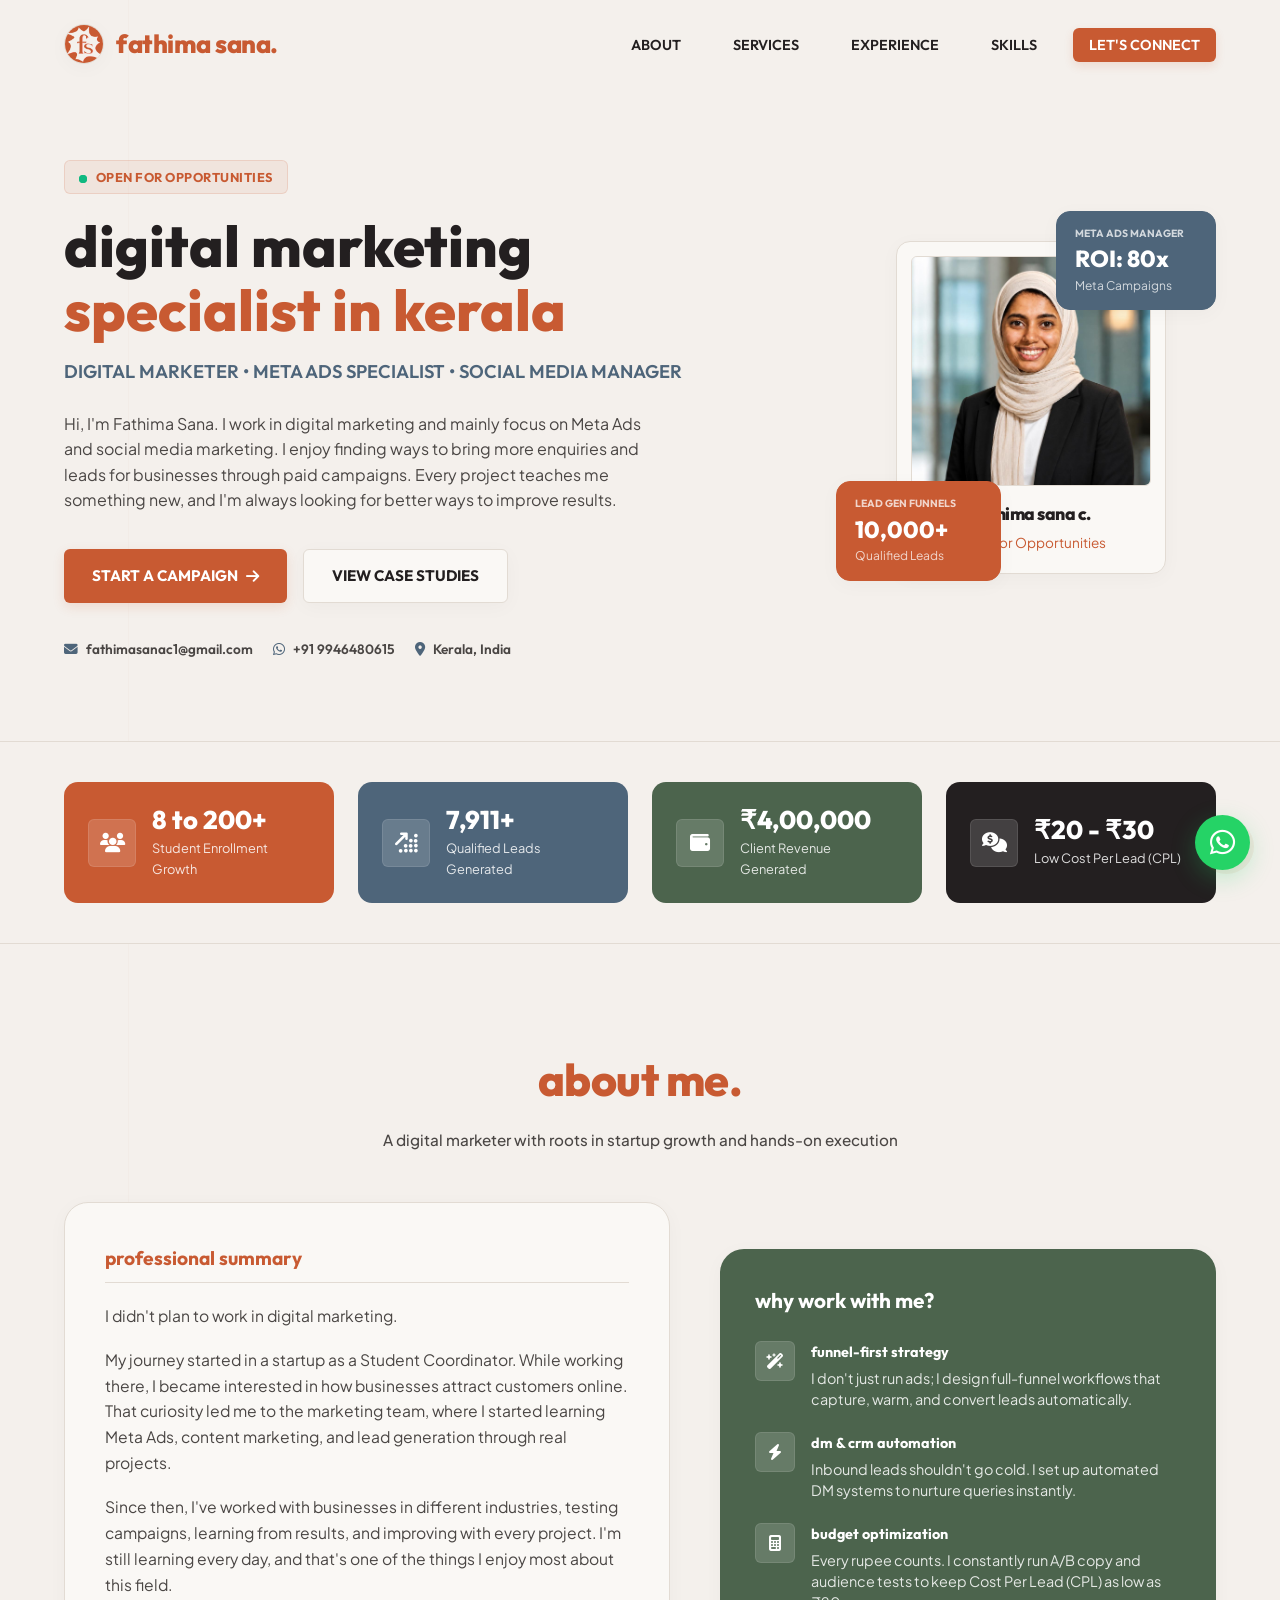
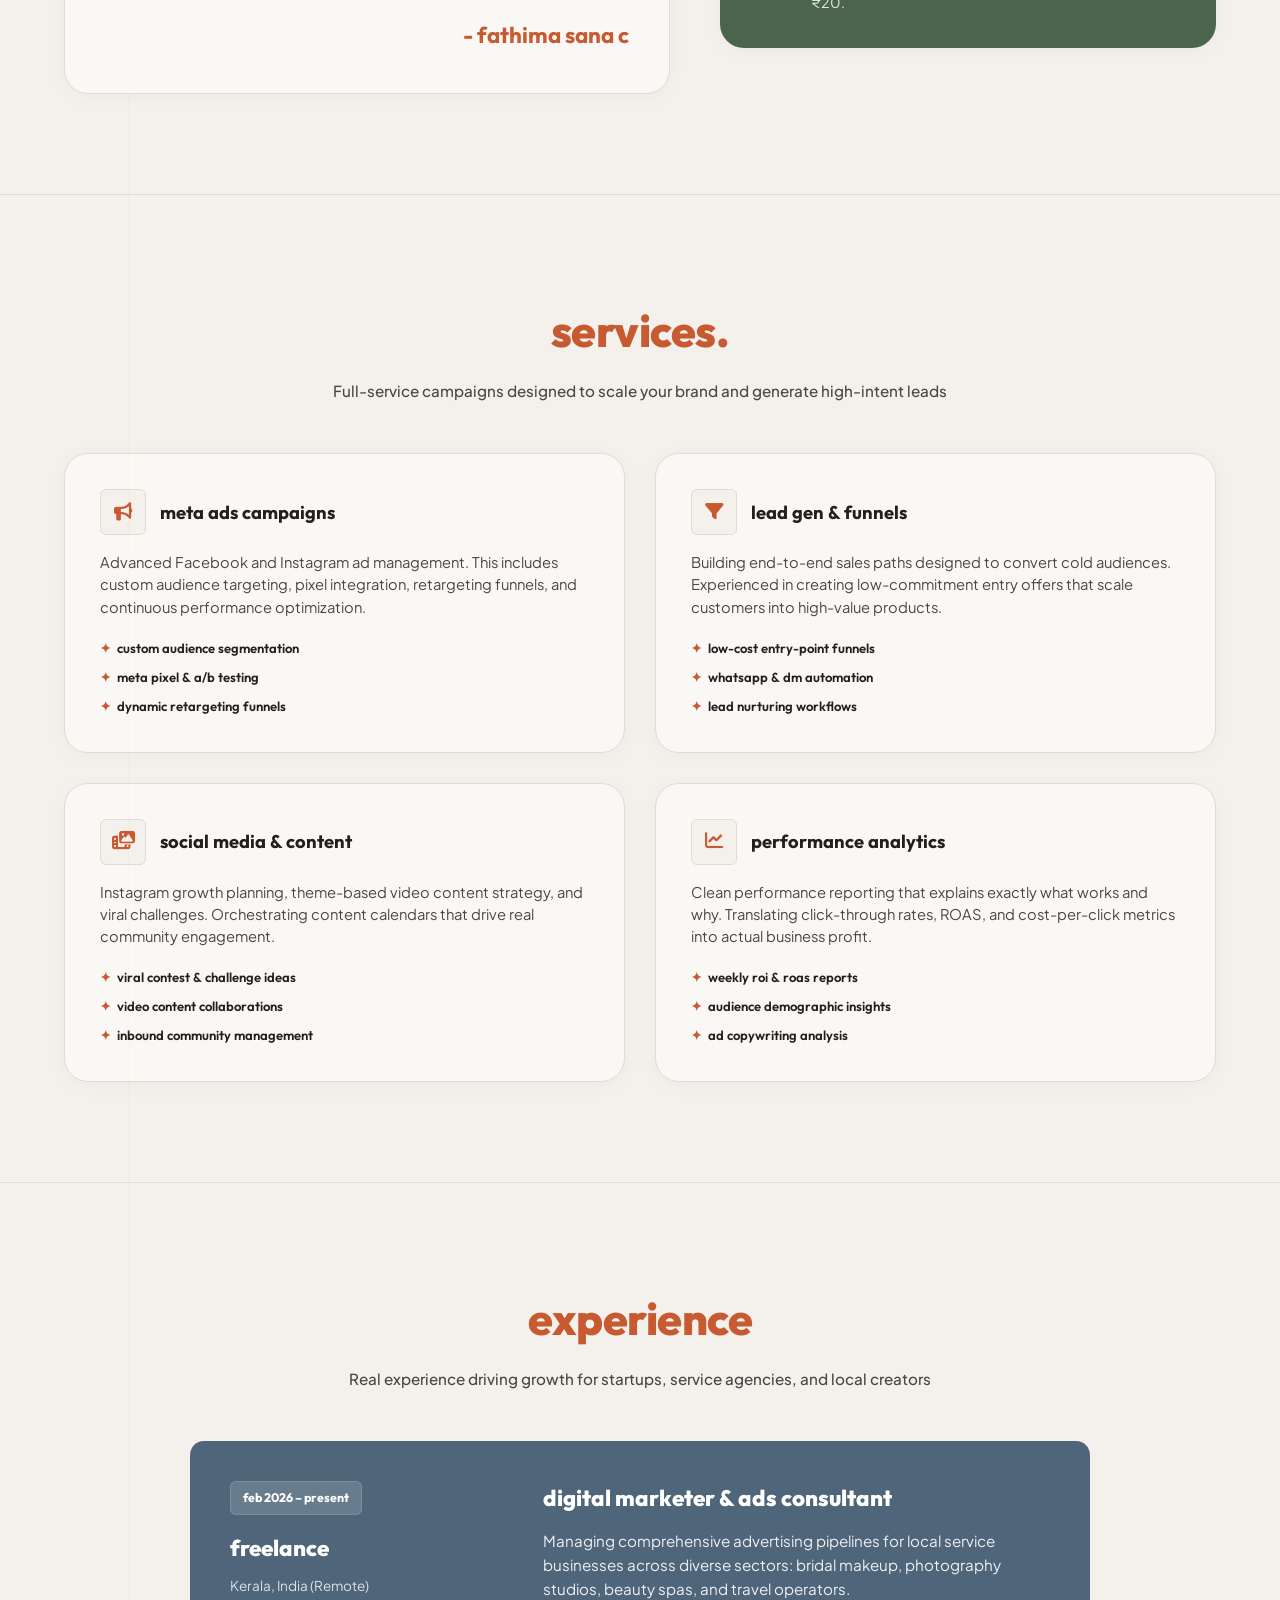
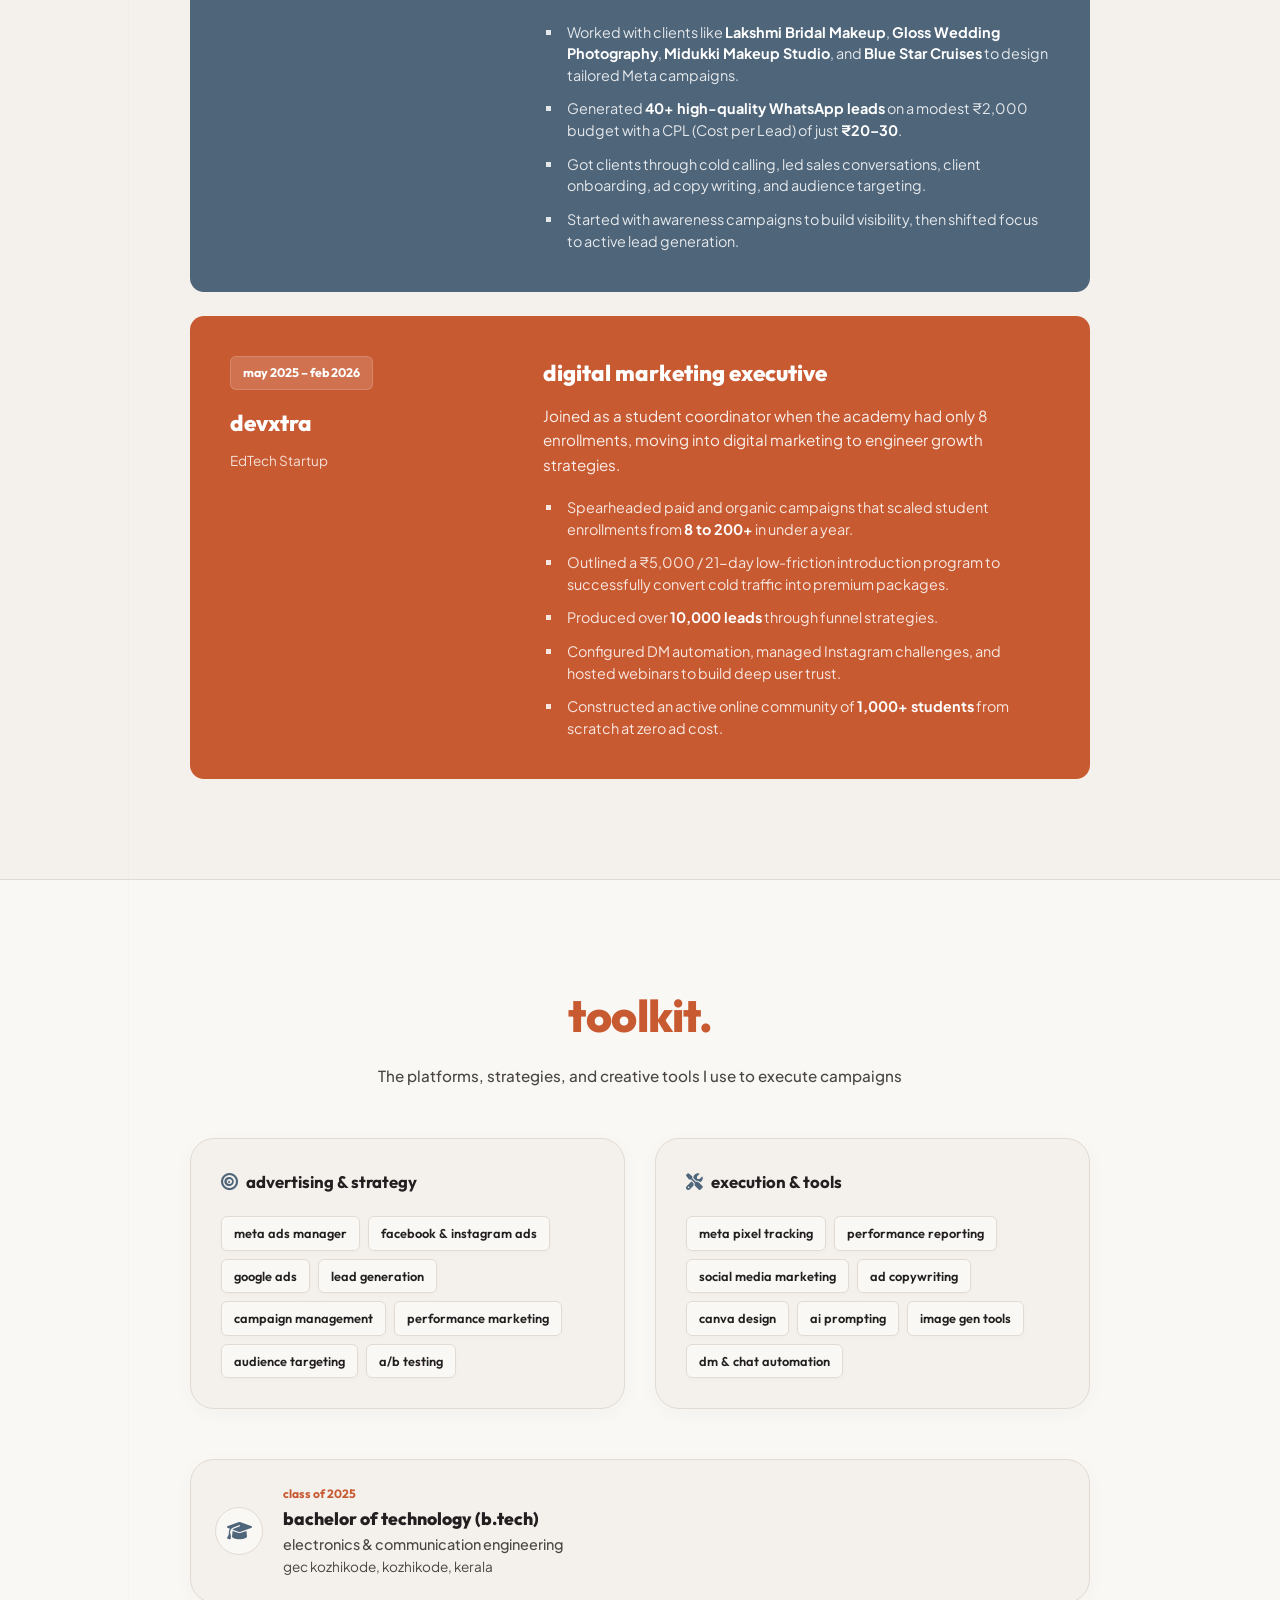
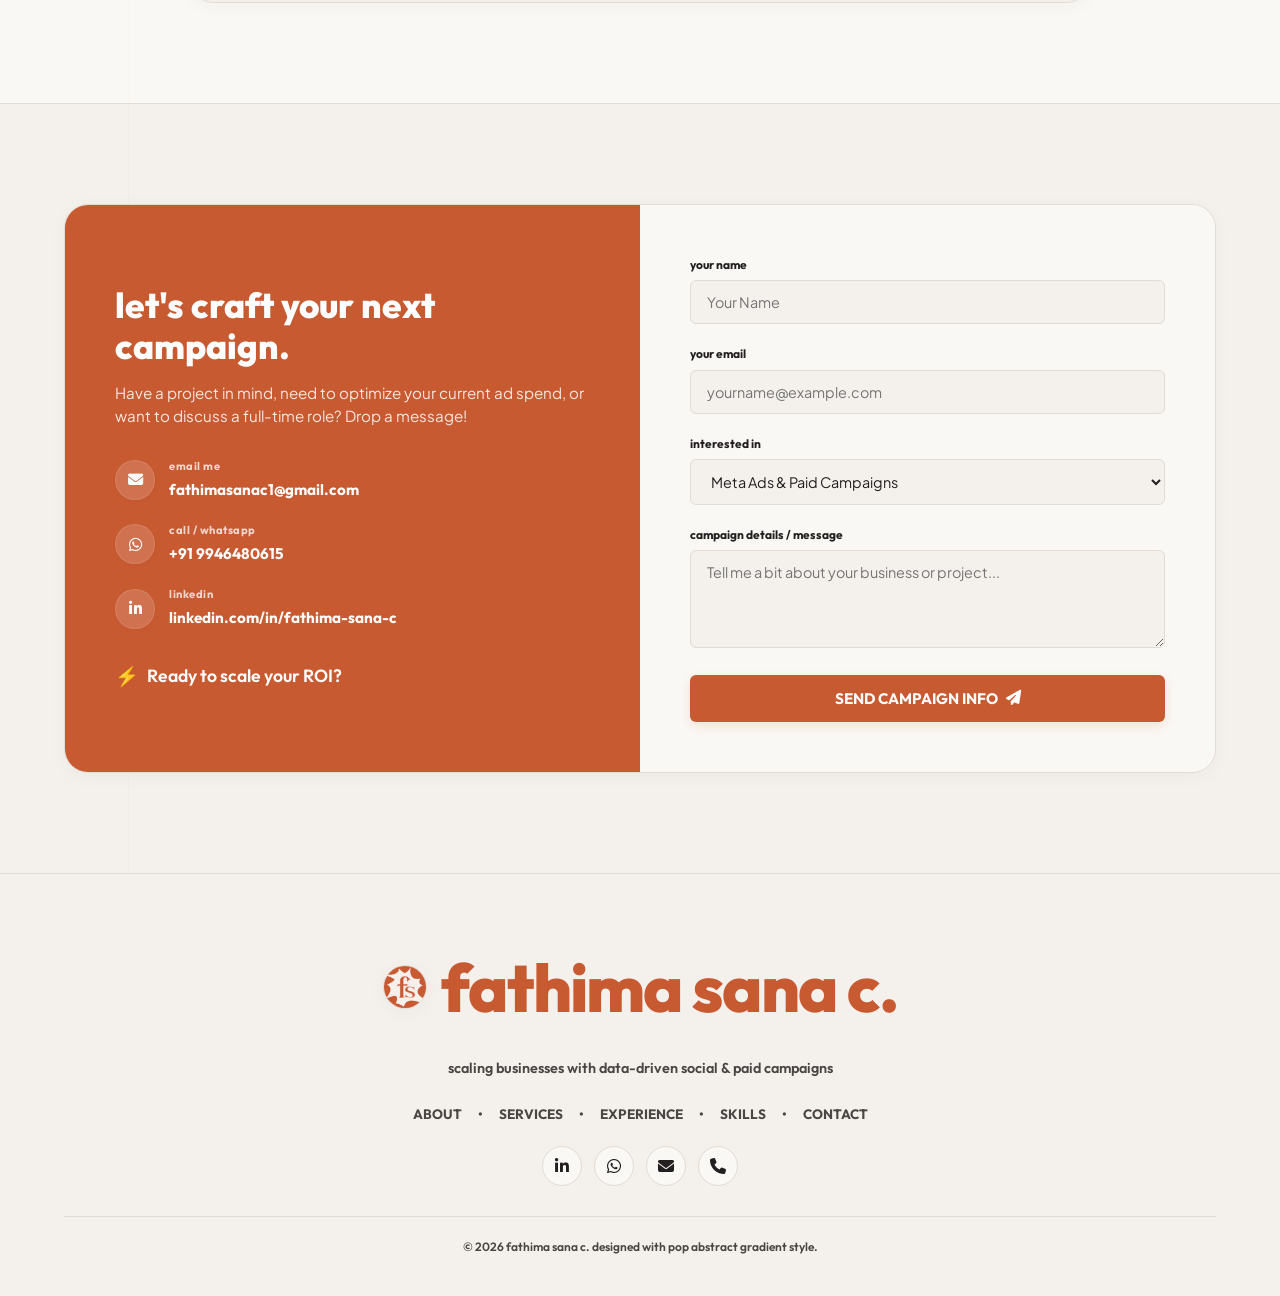
==== commit 95609a04: "feat: add Google Tag Manager event tracking for email link clicks" ====
--- a/index.html
+++ b/index.html
@@ -199,10 +199,10 @@
           </div>
 
           <div class="hero-contact-quick">
-            <a href="mailto:fathimasanac1@gmail.com" class="quick-link"><i class="fa-solid fa-envelope"></i>
+            <a href="mailto:fathimasanac1@gmail.com" class="quick-link track-email"><i class="fa-solid fa-envelope"></i>
               fathimasanac1@gmail.com</a>
-            <a href="https://wa.me/919946480615" target="_blank" rel="noopener noreferrer" class="quick-link"><i
-                class="fa-brands fa-whatsapp"></i> +91 9946480615</a>
+            <a href="https://wa.me/919946480615" target="_blank" rel="noopener noreferrer"
+              class="quick-link track-whatsapp"><i class="fa-brands fa-whatsapp"></i> +91 9946480615</a>
             <span class="quick-link"><i class="fa-solid fa-location-dot"></i> Kerala, India</span>
           </div>
         </div>
@@ -543,7 +543,8 @@
                   <div class="icon-circle"><i class="fa-solid fa-envelope"></i></div>
                   <div>
                     <span class="detail-label">Email Me</span>
-                    <a href="mailto:fathimasanac1@gmail.com" class="detail-value">fathimasanac1@gmail.com</a>
+                    <a href="mailto:fathimasanac1@gmail.com"
+                      class="detail-value track-email">fathimasanac1@gmail.com</a>
                   </div>
                 </div>
                 <div class="contact-detail-item">
@@ -551,7 +552,7 @@
                   <div>
                     <span class="detail-label">Call / WhatsApp</span>
                     <a href="https://wa.me/919946480615" target="_blank" rel="noopener noreferrer"
-                      class="detail-value">+91 9946480615</a>
+                      class="detail-value track-whatsapp">+91 9946480615</a>
                   </div>
                 </div>
                 <div class="contact-detail-item">
@@ -632,9 +633,10 @@
       <div class="footer-socials">
         <a href="https://linkedin.com/in/fathima-sana-c" target="_blank" rel="noopener noreferrer"
           class="social-circle"><i class="fa-brands fa-linkedin-in"></i></a>
-        <a href="https://wa.me/919946480615" target="_blank" rel="noopener noreferrer" class="social-circle"><i
-            class="fa-brands fa-whatsapp"></i></a>
-        <a href="mailto:fathimasanac1@gmail.com" class="social-circle"><i class="fa-solid fa-envelope"></i></a>
+        <a href="https://wa.me/919946480615" target="_blank" rel="noopener noreferrer"
+          class="social-circle track-whatsapp"><i class="fa-brands fa-whatsapp"></i></a>
+        <a href="mailto:fathimasanac1@gmail.com" class="social-circle track-email"><i
+            class="fa-solid fa-envelope"></i></a>
         <a href="tel:+919946480615" class="social-circle"><i class="fa-solid fa-phone"></i></a>
       </div>
       <div class="footer-credits">
@@ -644,8 +646,8 @@
   </footer>
 
   <!-- Floating WhatsApp Contact Button -->
-  <a href="https://wa.me/919946480615" target="_blank" rel="noopener noreferrer" class="floating-whatsapp-btn"
-    aria-label="Chat on WhatsApp">
+  <a href="https://wa.me/919946480615" target="_blank" rel="noopener noreferrer"
+    class="floating-whatsapp-btn track-whatsapp" aria-label="Chat on WhatsApp">
     <i class="fa-brands fa-whatsapp"></i>
     <span class="whatsapp-tooltip">Chat with me</span>
   </a>
--- a/style.css
+++ b/style.css
@@ -2263,6 +2263,180 @@
   }
 }
 
-
-
-
+/* ==========================================================================
+   EMAIL ACTIONS MODAL
+   ========================================================================== */
+.email-modal-overlay {
+  display: none;
+  position: fixed;
+  top: 0;
+  left: 0;
+  width: 100vw;
+  height: 100vh;
+  background-color: rgba(35, 31, 32, 0.4);
+  backdrop-filter: blur(8px);
+  -webkit-backdrop-filter: blur(8px);
+  z-index: 99999;
+  justify-content: center;
+  align-items: center;
+  opacity: 0;
+  transition: opacity 0.3s cubic-bezier(0.4, 0, 0.2, 1);
+}
+
+.email-modal-overlay.visible {
+  opacity: 1;
+}
+
+.email-modal-card {
+  width: 90%;
+  max-width: 420px;
+  background-color: var(--bg-secondary);
+  border: 1px solid var(--border-color);
+  border-radius: var(--radius-lg);
+  padding: 30px;
+  position: relative;
+  box-shadow: 0 20px 40px rgba(35, 31, 32, 0.12), var(--shadow-pop-tint);
+  transform: scale(0.9);
+  transition: transform 0.3s cubic-bezier(0.34, 1.56, 0.64, 1);
+  display: flex;
+  flex-direction: column;
+  gap: 24px;
+}
+
+.email-modal-overlay.visible .email-modal-card {
+  transform: scale(1);
+}
+
+.email-modal-close-btn {
+  position: absolute;
+  top: 16px;
+  right: 16px;
+  width: 32px;
+  height: 32px;
+  border-radius: 50%;
+  border: none;
+  background-color: rgba(200, 90, 50, 0.06);
+  color: var(--color-primary);
+  display: flex;
+  align-items: center;
+  justify-content: center;
+  cursor: pointer;
+  transition: all 0.3s cubic-bezier(0.4, 0, 0.2, 1);
+  z-index: 10;
+}
+
+.email-modal-close-btn:hover {
+  background-color: var(--color-primary);
+  color: #FFFFFF;
+  transform: rotate(90deg);
+}
+
+.email-modal-header {
+  text-align: center;
+  padding-top: 10px;
+}
+
+.email-modal-header h3 {
+  font-family: var(--font-pop);
+  font-size: 1.3rem;
+  font-weight: 700;
+  color: var(--color-dark);
+  margin-bottom: 12px;
+  line-height: 1.3;
+}
+
+.email-modal-address {
+  display: inline-flex;
+  align-items: center;
+  gap: 8px;
+  font-family: var(--font-pop);
+  font-weight: 600;
+  color: var(--color-primary);
+  font-size: 0.95rem;
+  border-radius: var(--radius-sm);
+  padding: 6px 14px;
+  background-color: rgba(200, 90, 50, 0.05);
+  border: 1px dashed rgba(200, 90, 50, 0.25);
+  margin: 0 auto;
+}
+
+.email-modal-address i {
+  font-size: 0.9rem;
+}
+
+.email-modal-options {
+  display: flex;
+  flex-direction: column;
+  gap: 12px;
+}
+
+.email-modal-btn {
+  display: flex;
+  align-items: center;
+  gap: 14px;
+  padding: 14px 20px;
+  border-radius: var(--radius-md);
+  border: 1px solid var(--border-color);
+  background-color: var(--bg-primary);
+  font-family: var(--font-pop);
+  font-weight: 600;
+  font-size: 0.95rem;
+  color: var(--color-dark);
+  cursor: pointer;
+  transition: all 0.25s cubic-bezier(0.4, 0, 0.2, 1);
+  text-align: left;
+}
+
+.email-modal-btn i {
+  font-size: 1.2rem;
+  width: 20px;
+  text-align: center;
+  transition: transform 0.2s ease;
+}
+
+/* Individual button hover colors */
+.email-modal-btn.btn-copy:hover {
+  background-color: rgba(200, 90, 50, 0.06);
+  border-color: var(--color-terracotta);
+  color: var(--color-terracotta);
+}
+
+.email-modal-btn.btn-gmail:hover {
+  background-color: rgba(234, 67, 53, 0.06);
+  border-color: #EA4335;
+  color: #EA4335;
+}
+
+.email-modal-btn.btn-outlook:hover {
+  background-color: rgba(0, 120, 212, 0.06);
+  border-color: #0078D4;
+  color: #0078D4;
+}
+
+.email-modal-btn.btn-default-mail:hover {
+  background-color: rgba(78, 101, 122, 0.06);
+  border-color: var(--color-slate-blue);
+  color: var(--color-slate-blue);
+}
+
+/* Scale icon slightly on button hover */
+.email-modal-btn:hover i {
+  transform: scale(1.15);
+}
+
+/* Copied success style */
+.email-modal-btn.copied-success {
+  background-color: var(--success-color) !important;
+  border-color: var(--success-color) !important;
+  color: #FFFFFF !important;
+}
+
+.email-modal-btn.copied-success i {
+  color: #FFFFFF !important;
+  transform: scale(1.15);
+}
+
+
+
+
+
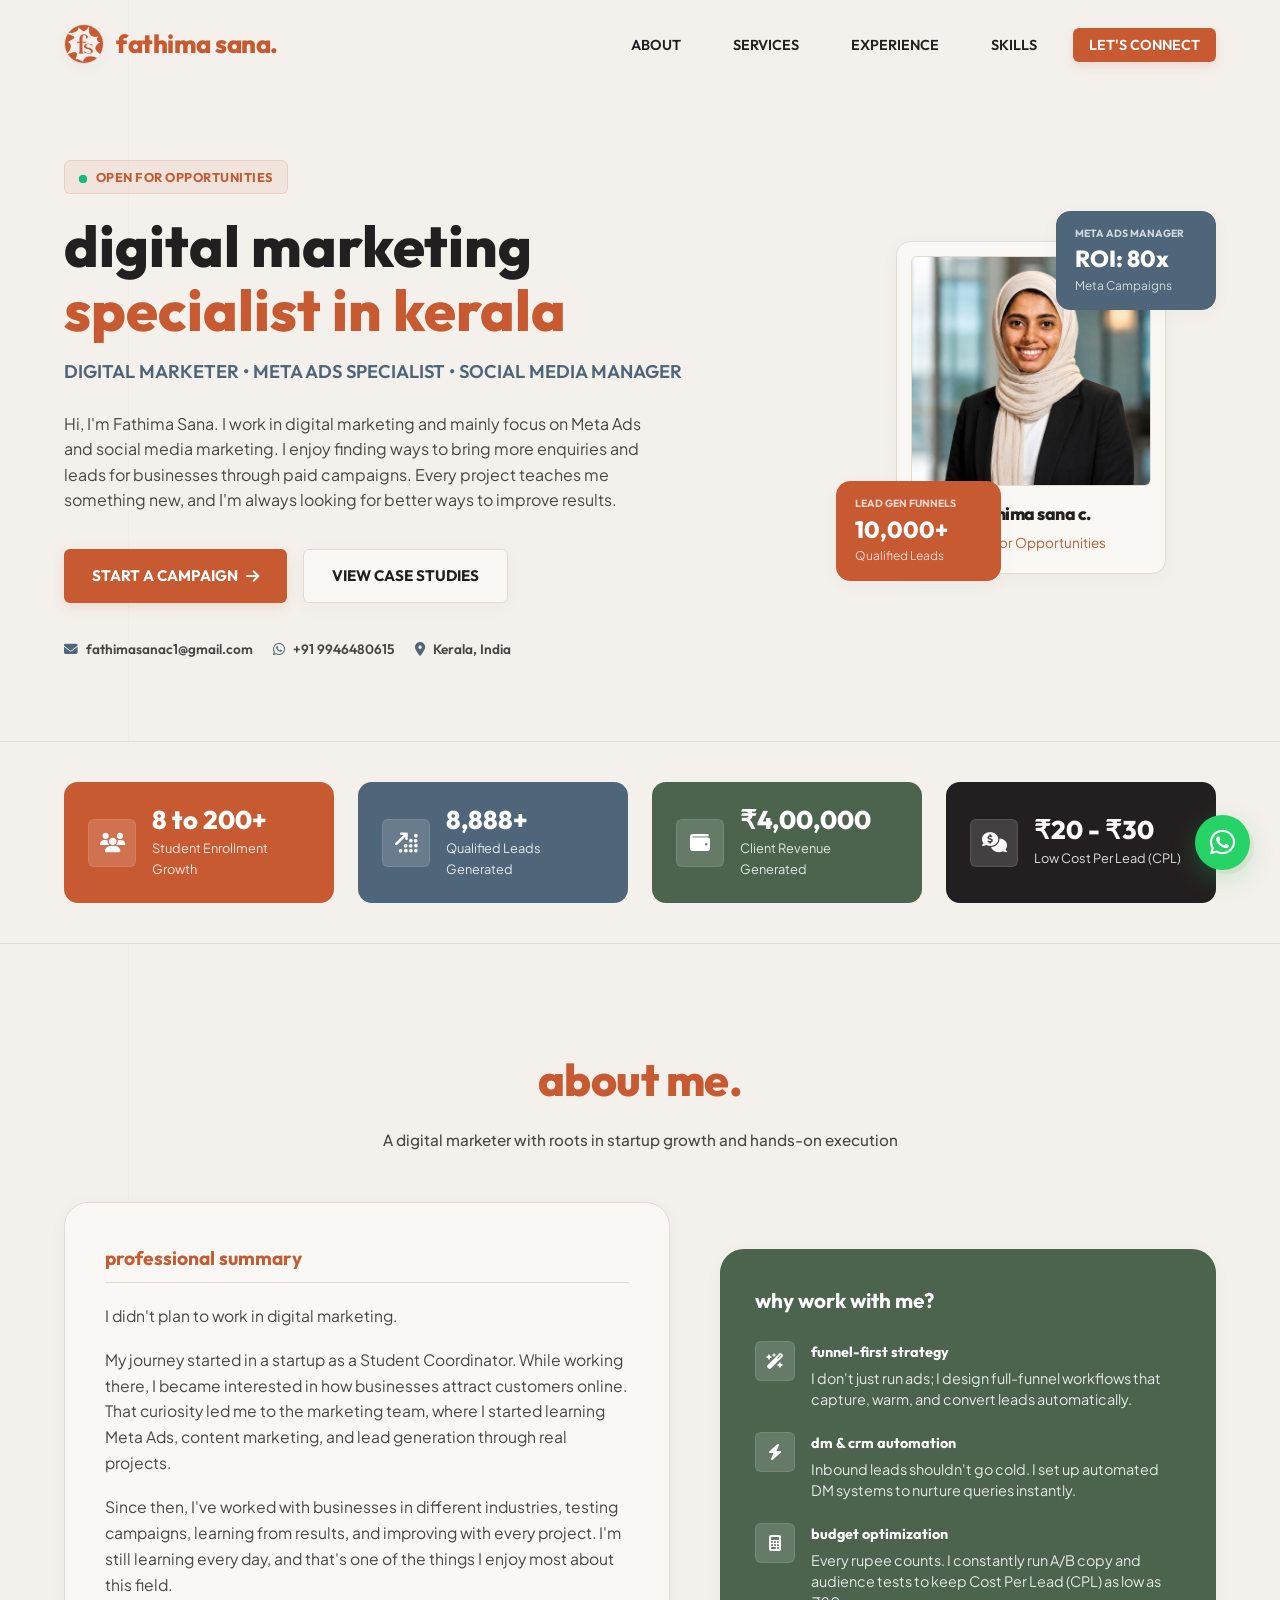
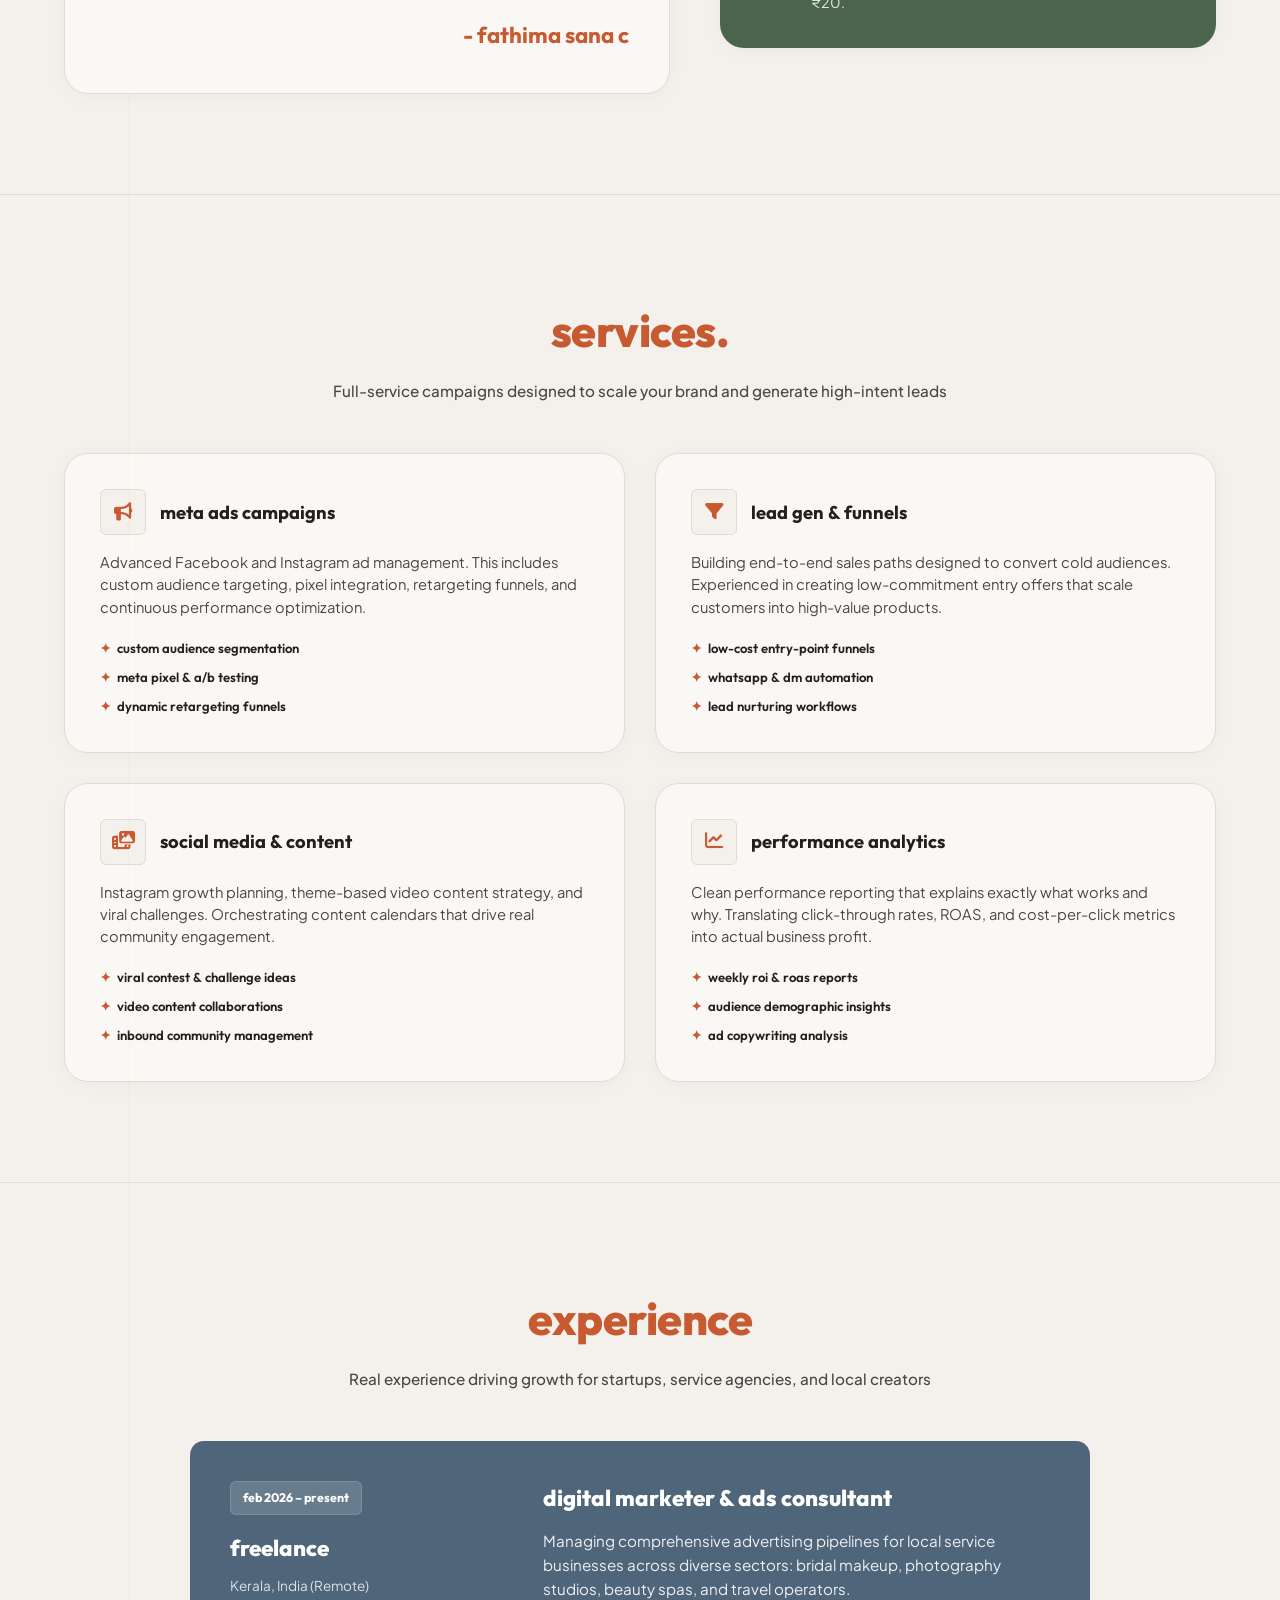
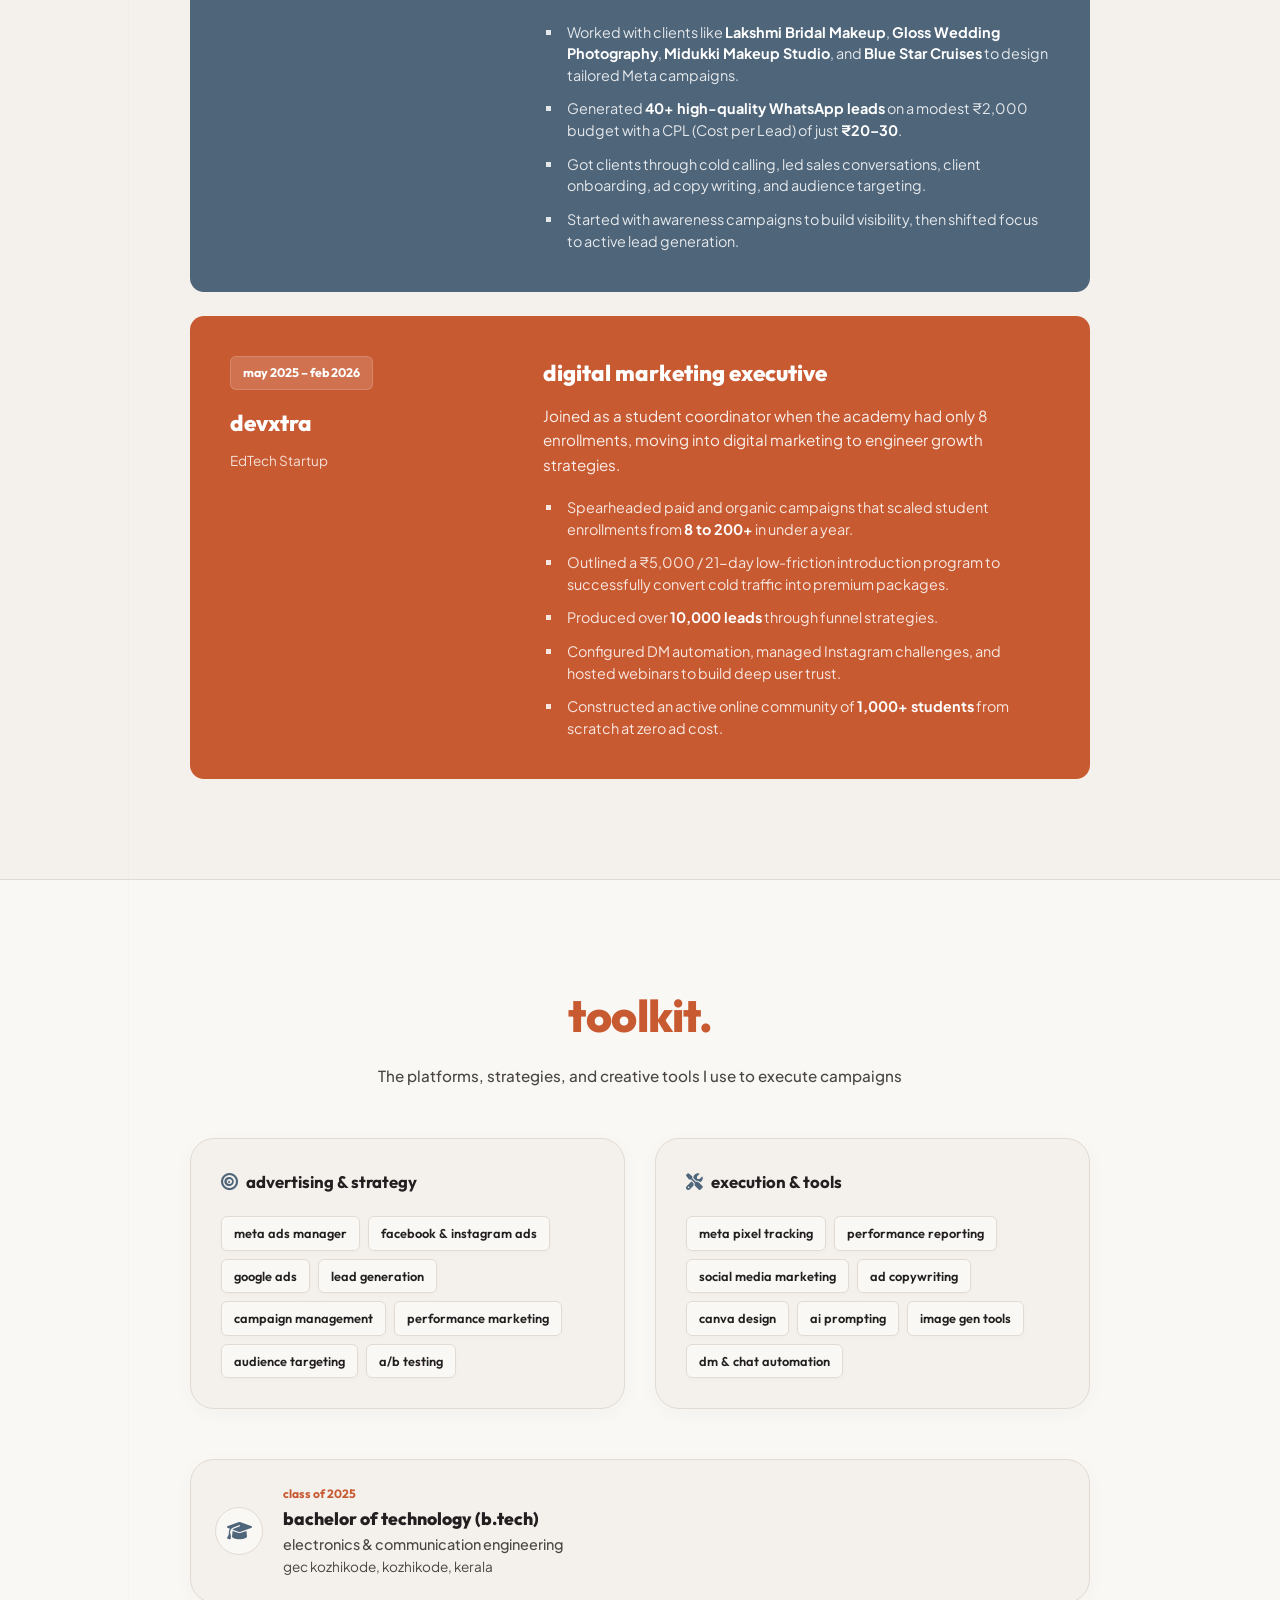
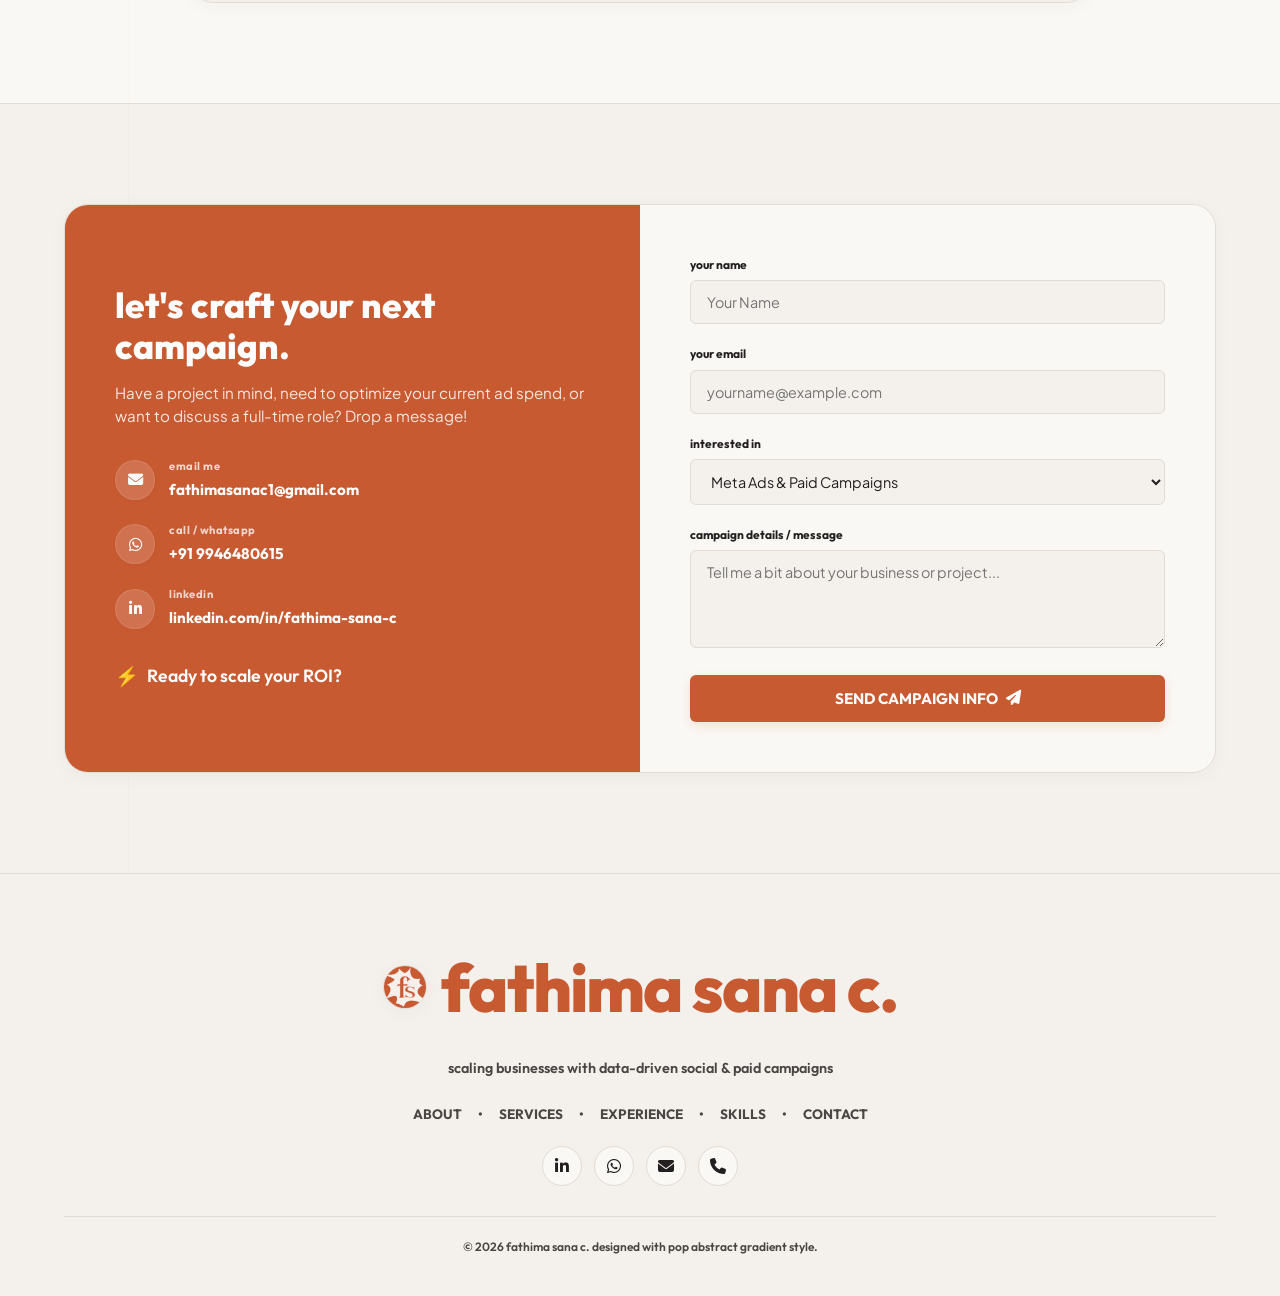
==== commit 975be4fe: "feat: add Google Tag Manager event tracking for phone number clicks" ====
--- a/index.html
+++ b/index.html
@@ -637,7 +637,7 @@
           class="social-circle track-whatsapp"><i class="fa-brands fa-whatsapp"></i></a>
         <a href="mailto:fathimasanac1@gmail.com" class="social-circle track-email"><i
             class="fa-solid fa-envelope"></i></a>
-        <a href="tel:+919946480615" class="social-circle"><i class="fa-solid fa-phone"></i></a>
+        <a href="tel:+919946480615" class="social-circle track-phone"><i class="fa-solid fa-phone"></i></a>
       </div>
       <div class="footer-credits">
         <p>© 2026 Fathima Sana C. Designed with pop abstract gradient style.</p>
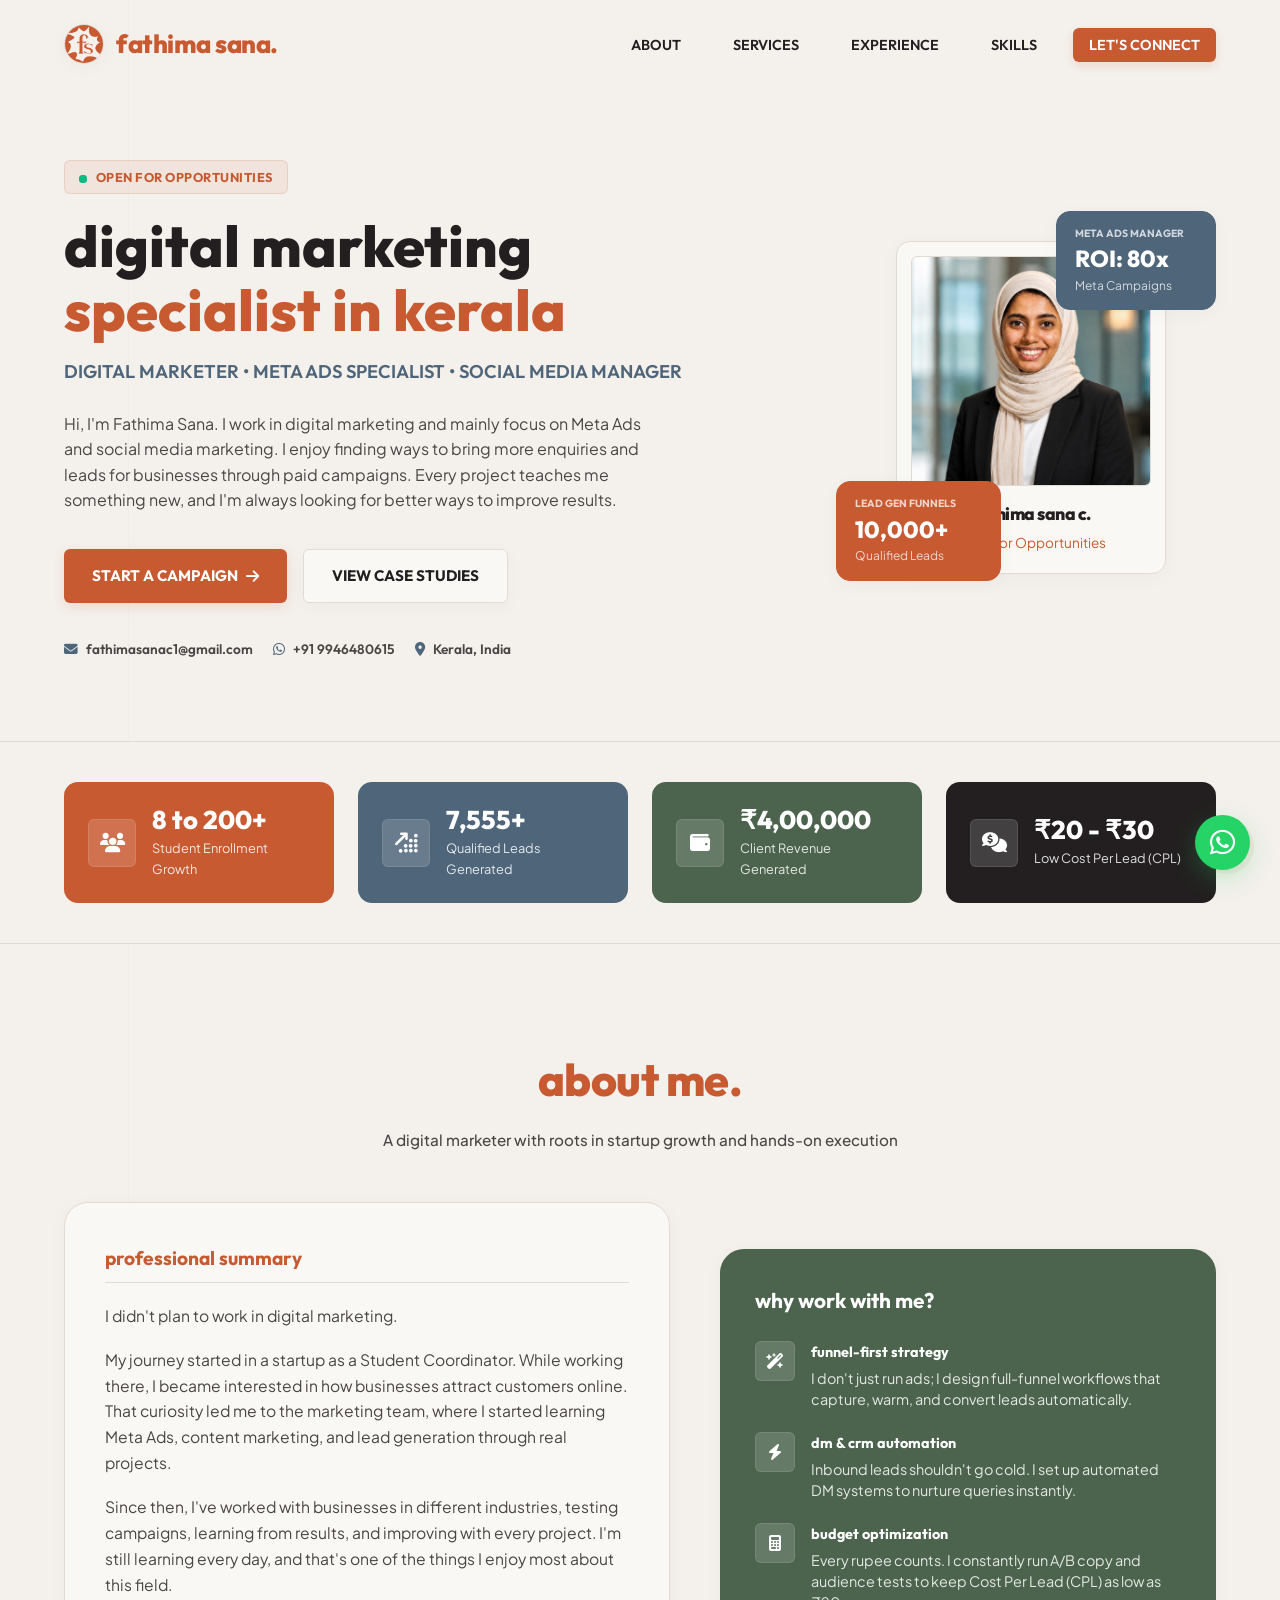
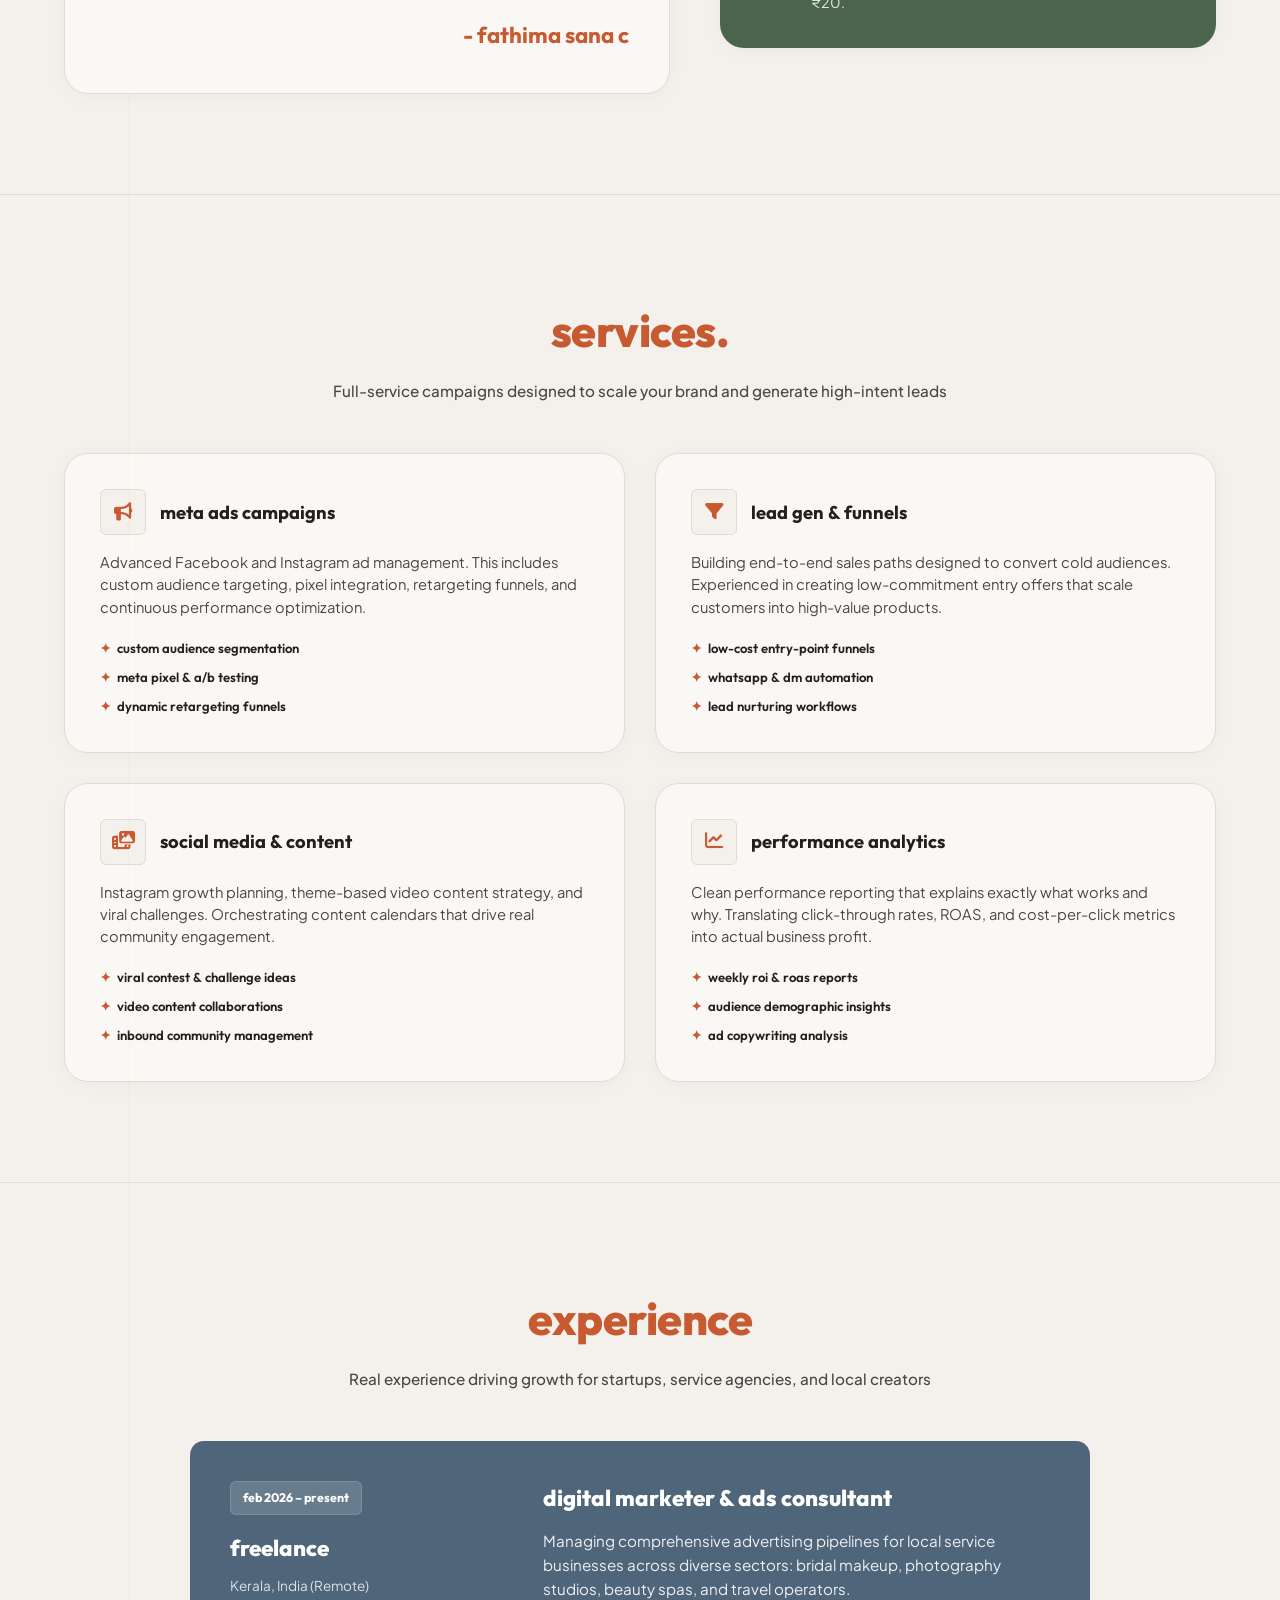
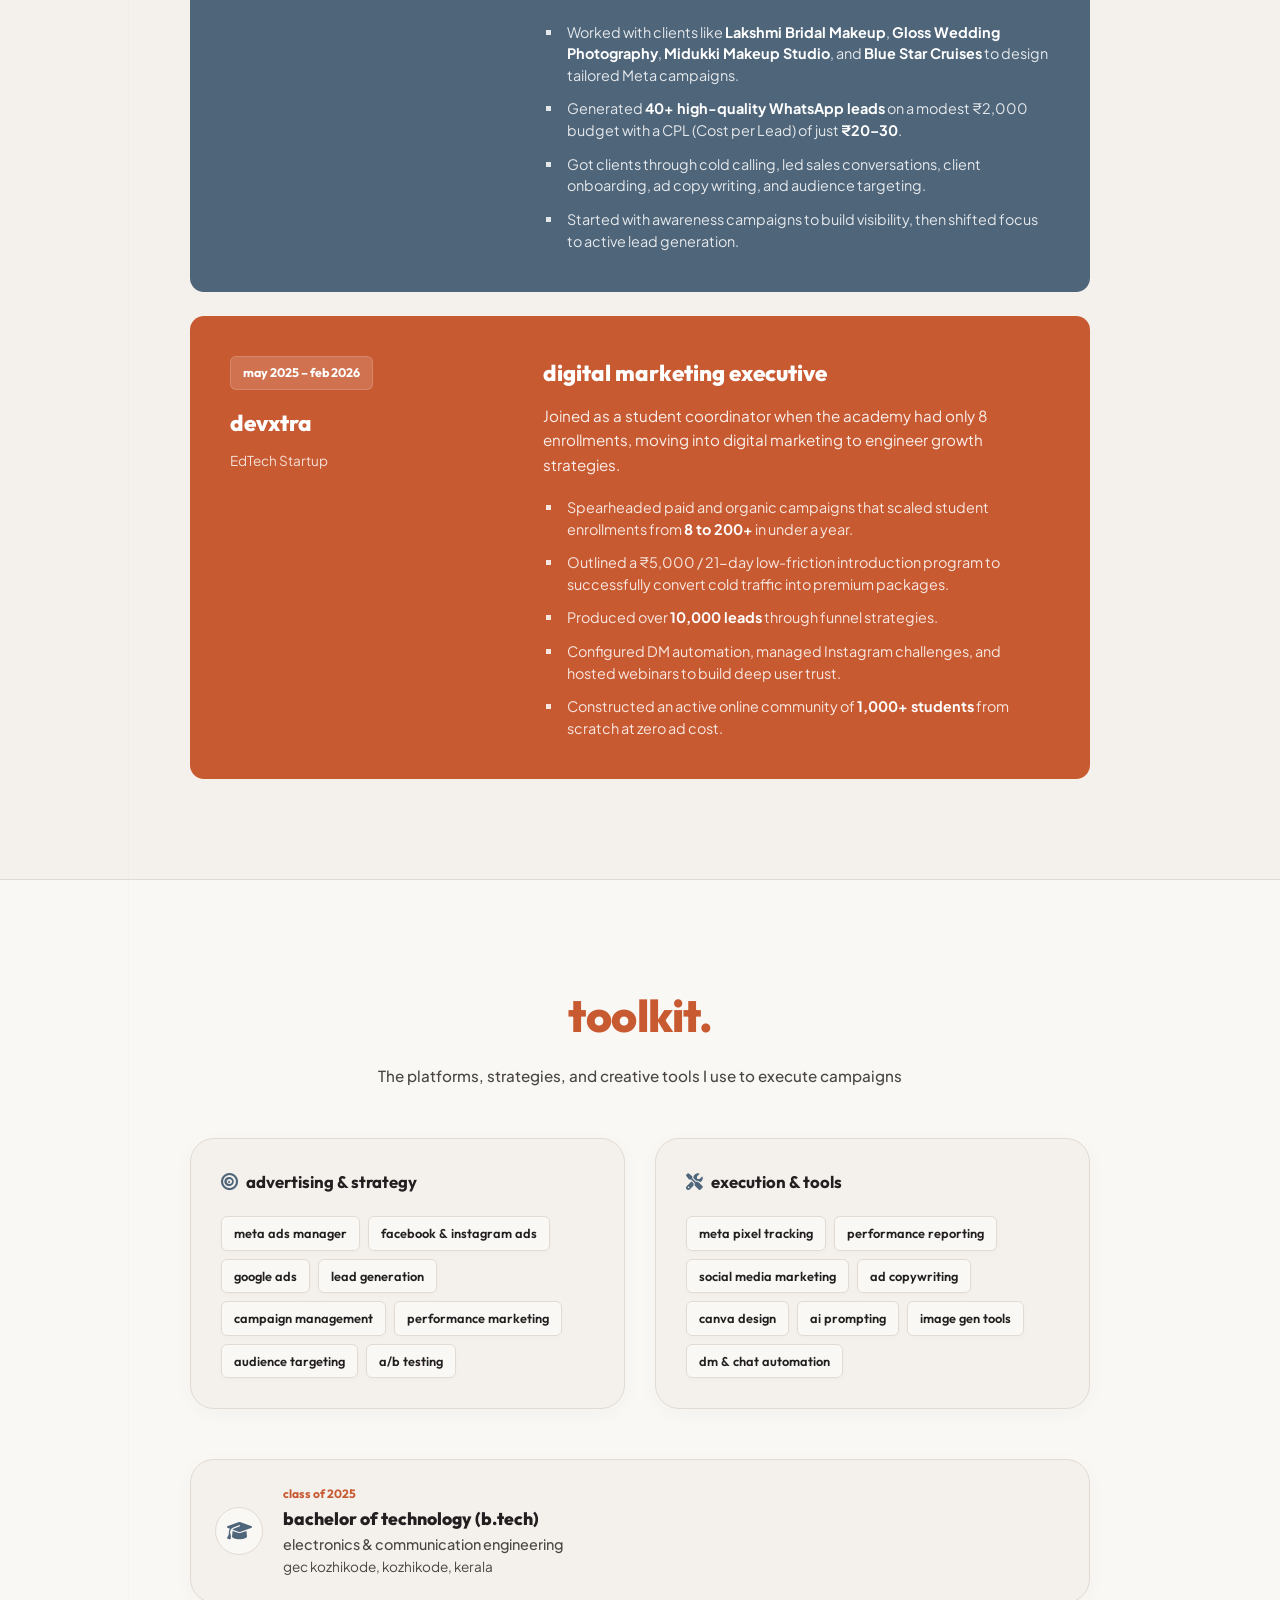
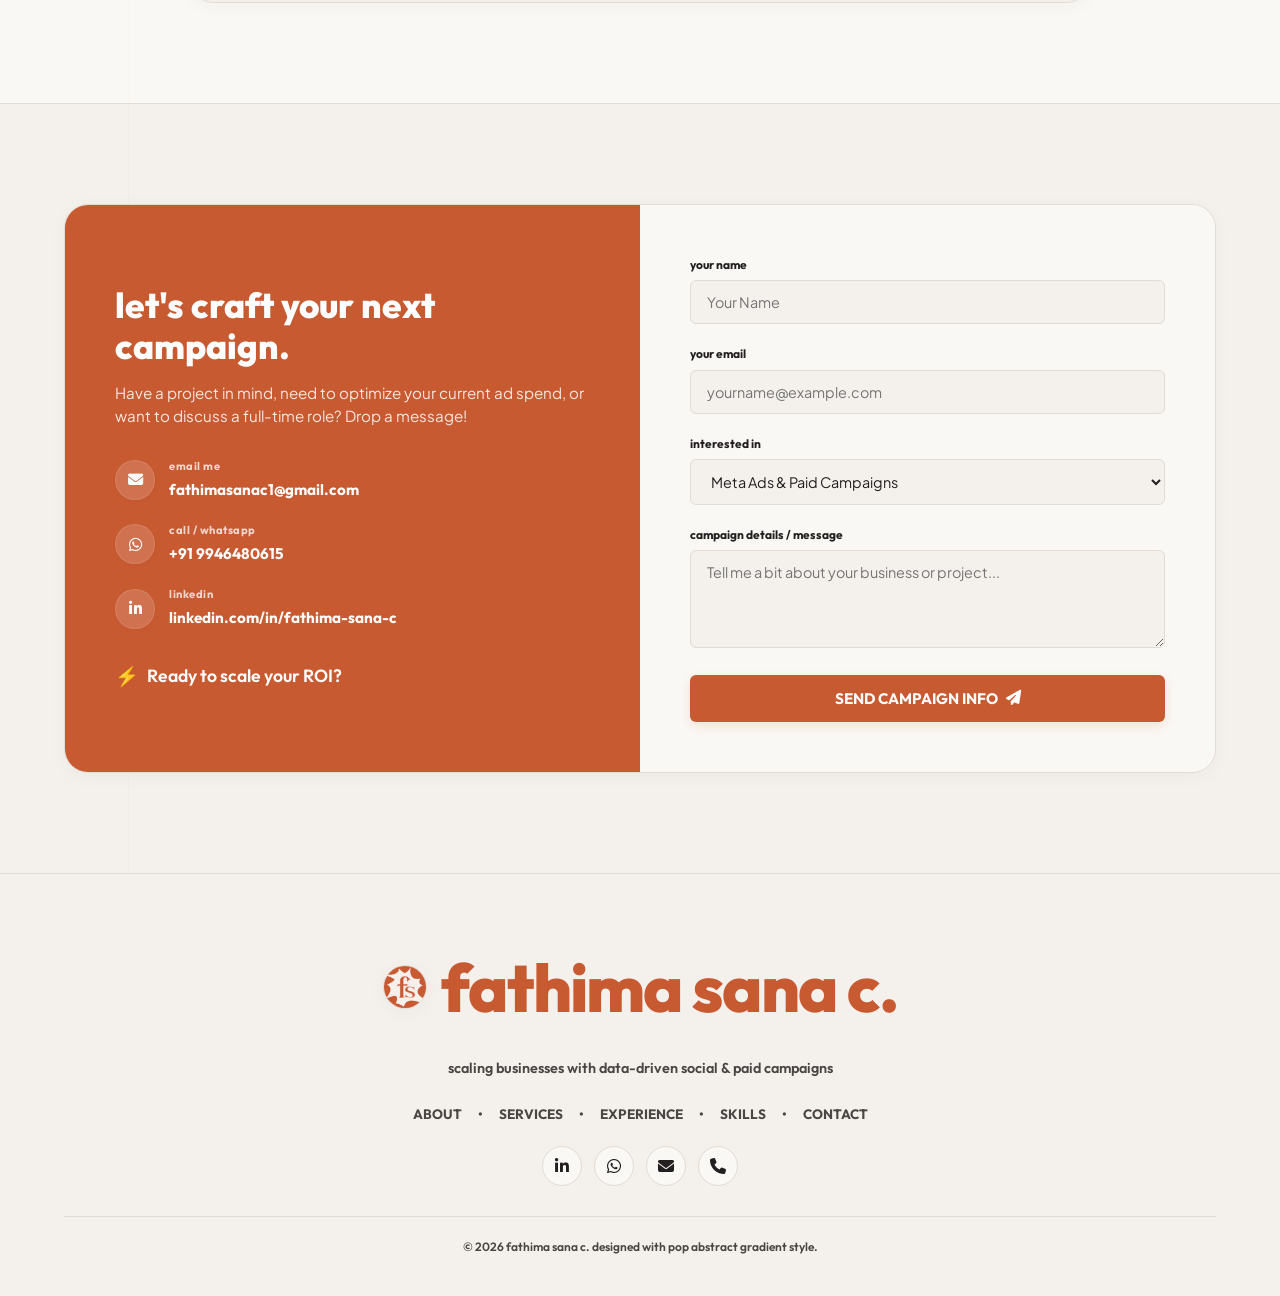
==== commit 36bff22f: "feat: add track-linkedin class to LinkedIn links for analytics tracking" ====
--- a/index.html
+++ b/index.html
@@ -560,7 +560,7 @@
                   <div>
                     <span class="detail-label">LinkedIn</span>
                     <a href="https://linkedin.com/in/fathima-sana-c" target="_blank" rel="noopener noreferrer"
-                      class="detail-value">linkedin.com/in/fathima-sana-c</a>
+                      class="detail-value track-linkedin">linkedin.com/in/fathima-sana-c</a>
                   </div>
                 </div>
               </div>
@@ -632,7 +632,7 @@
       </div>
       <div class="footer-socials">
         <a href="https://linkedin.com/in/fathima-sana-c" target="_blank" rel="noopener noreferrer"
-          class="social-circle"><i class="fa-brands fa-linkedin-in"></i></a>
+          class="social-circle track-linkedin"><i class="fa-brands fa-linkedin-in"></i></a>
         <a href="https://wa.me/919946480615" target="_blank" rel="noopener noreferrer"
           class="social-circle track-whatsapp"><i class="fa-brands fa-whatsapp"></i></a>
         <a href="mailto:fathimasanac1@gmail.com" class="social-circle track-email"><i
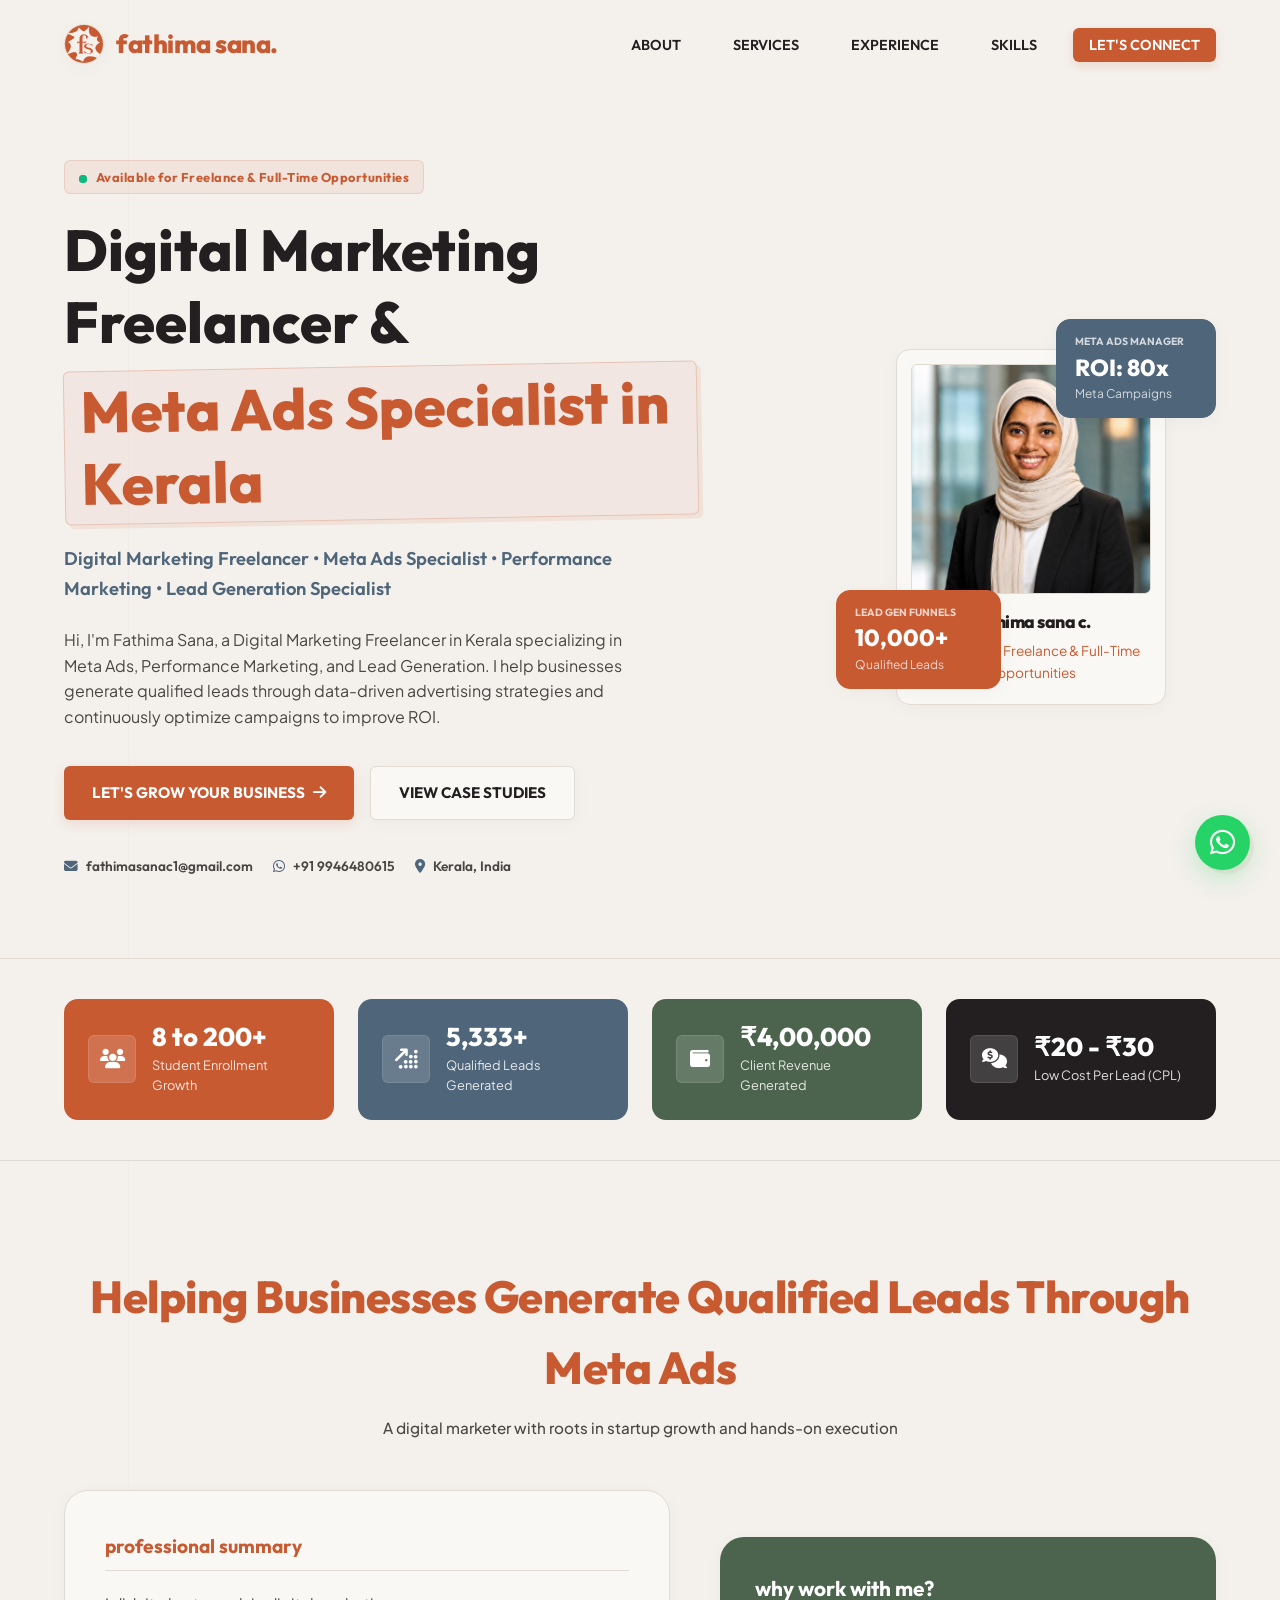
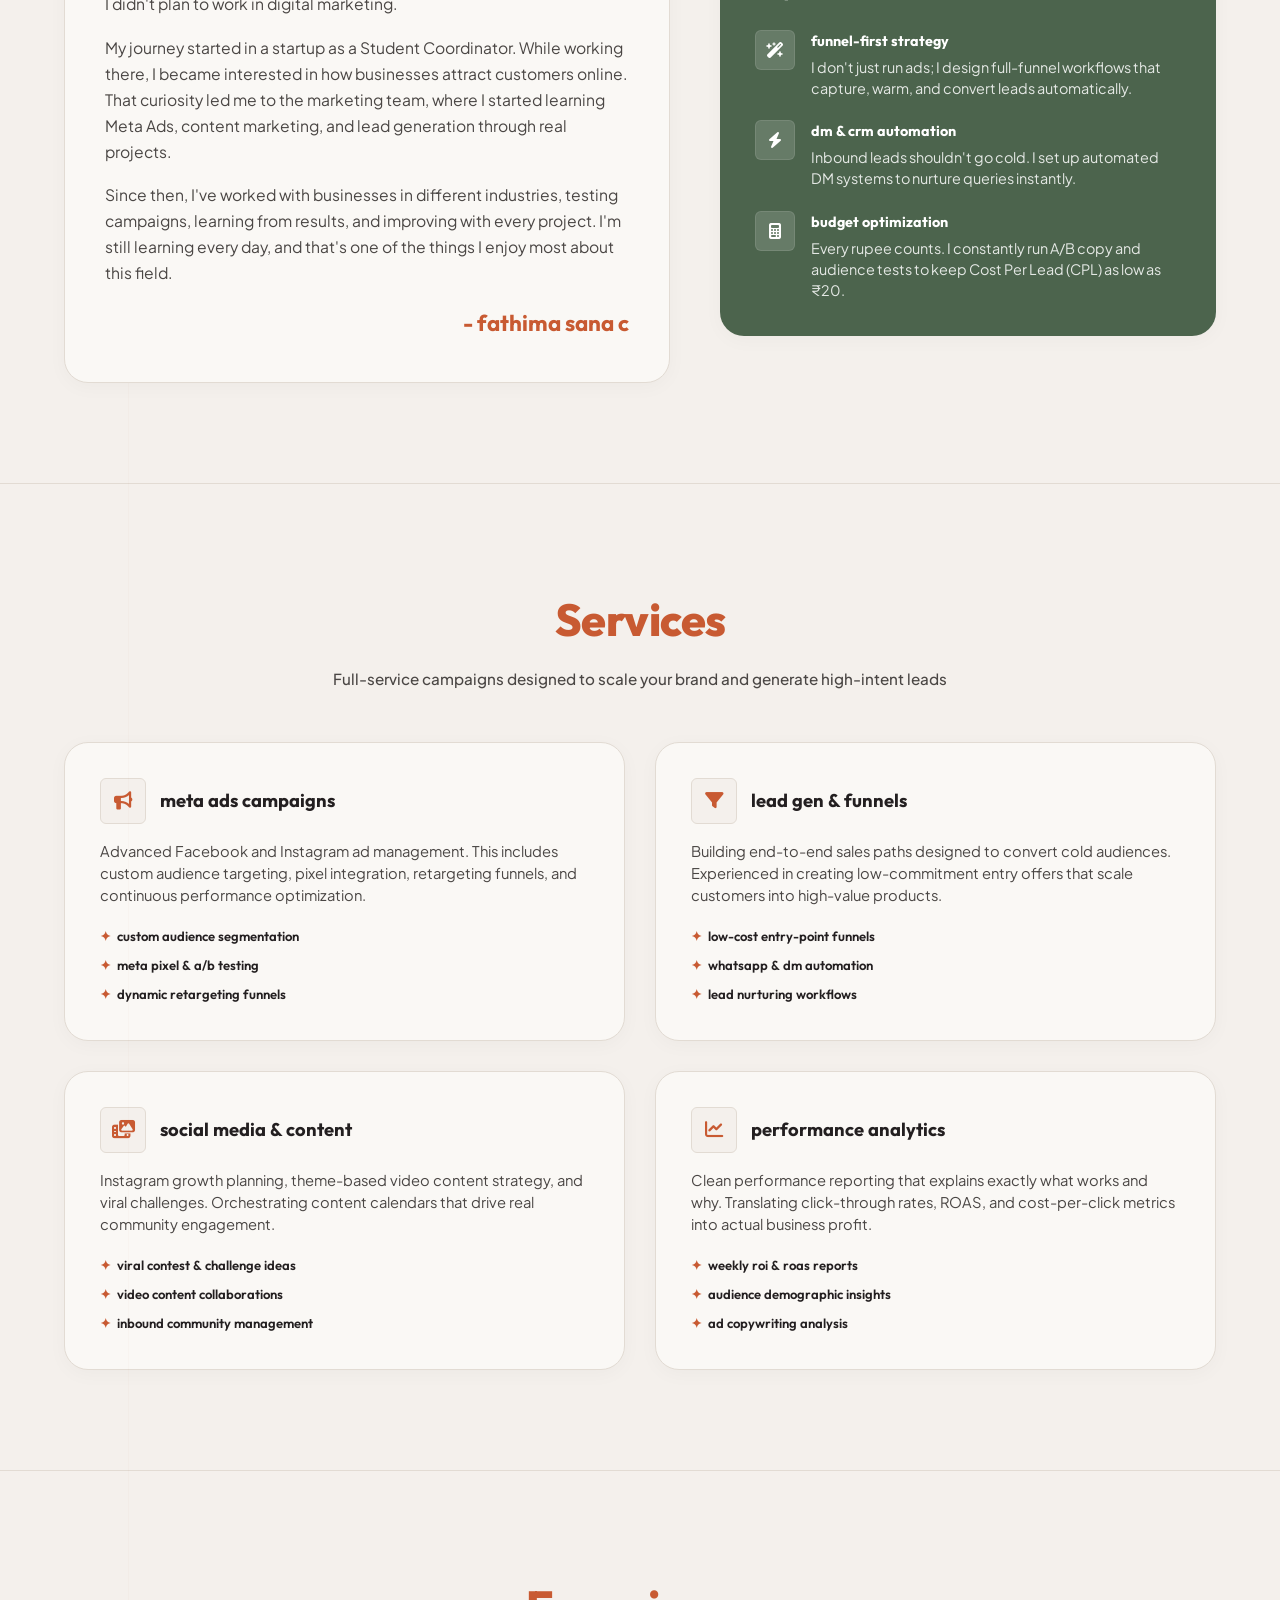
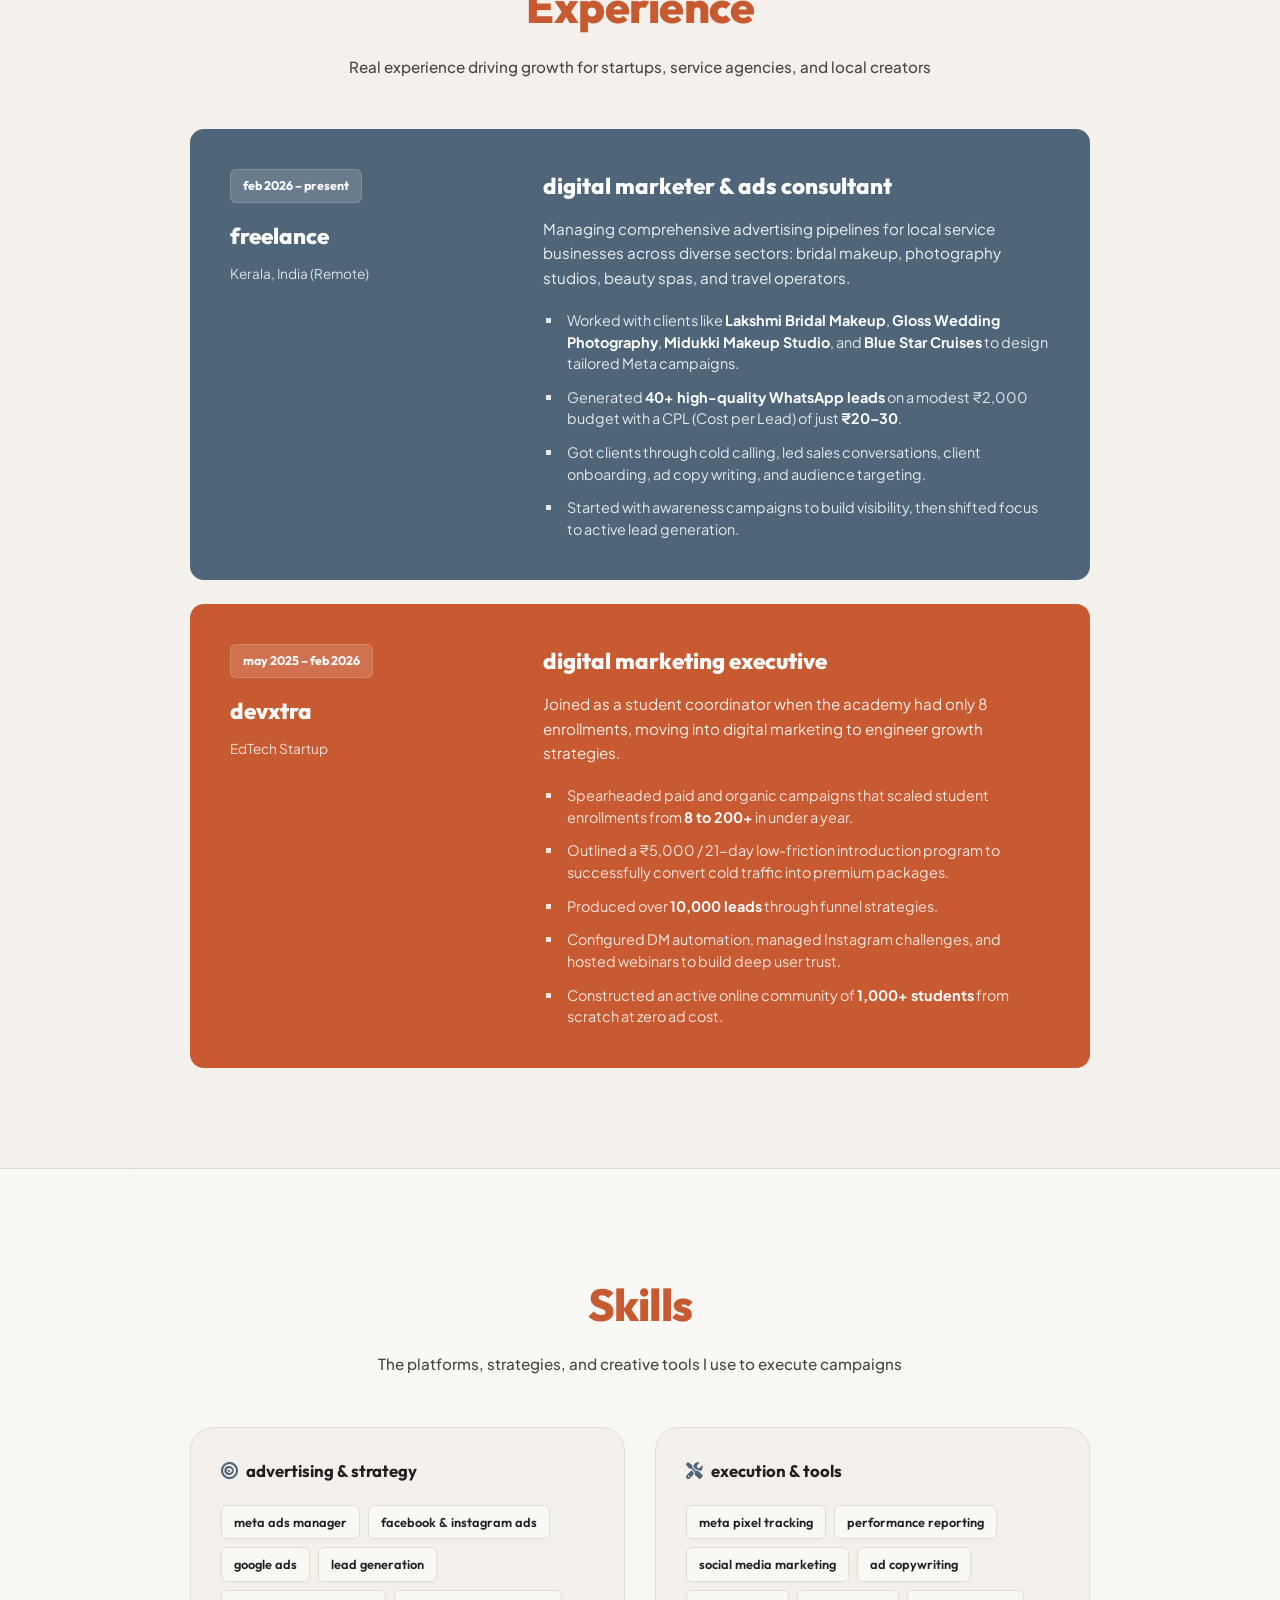
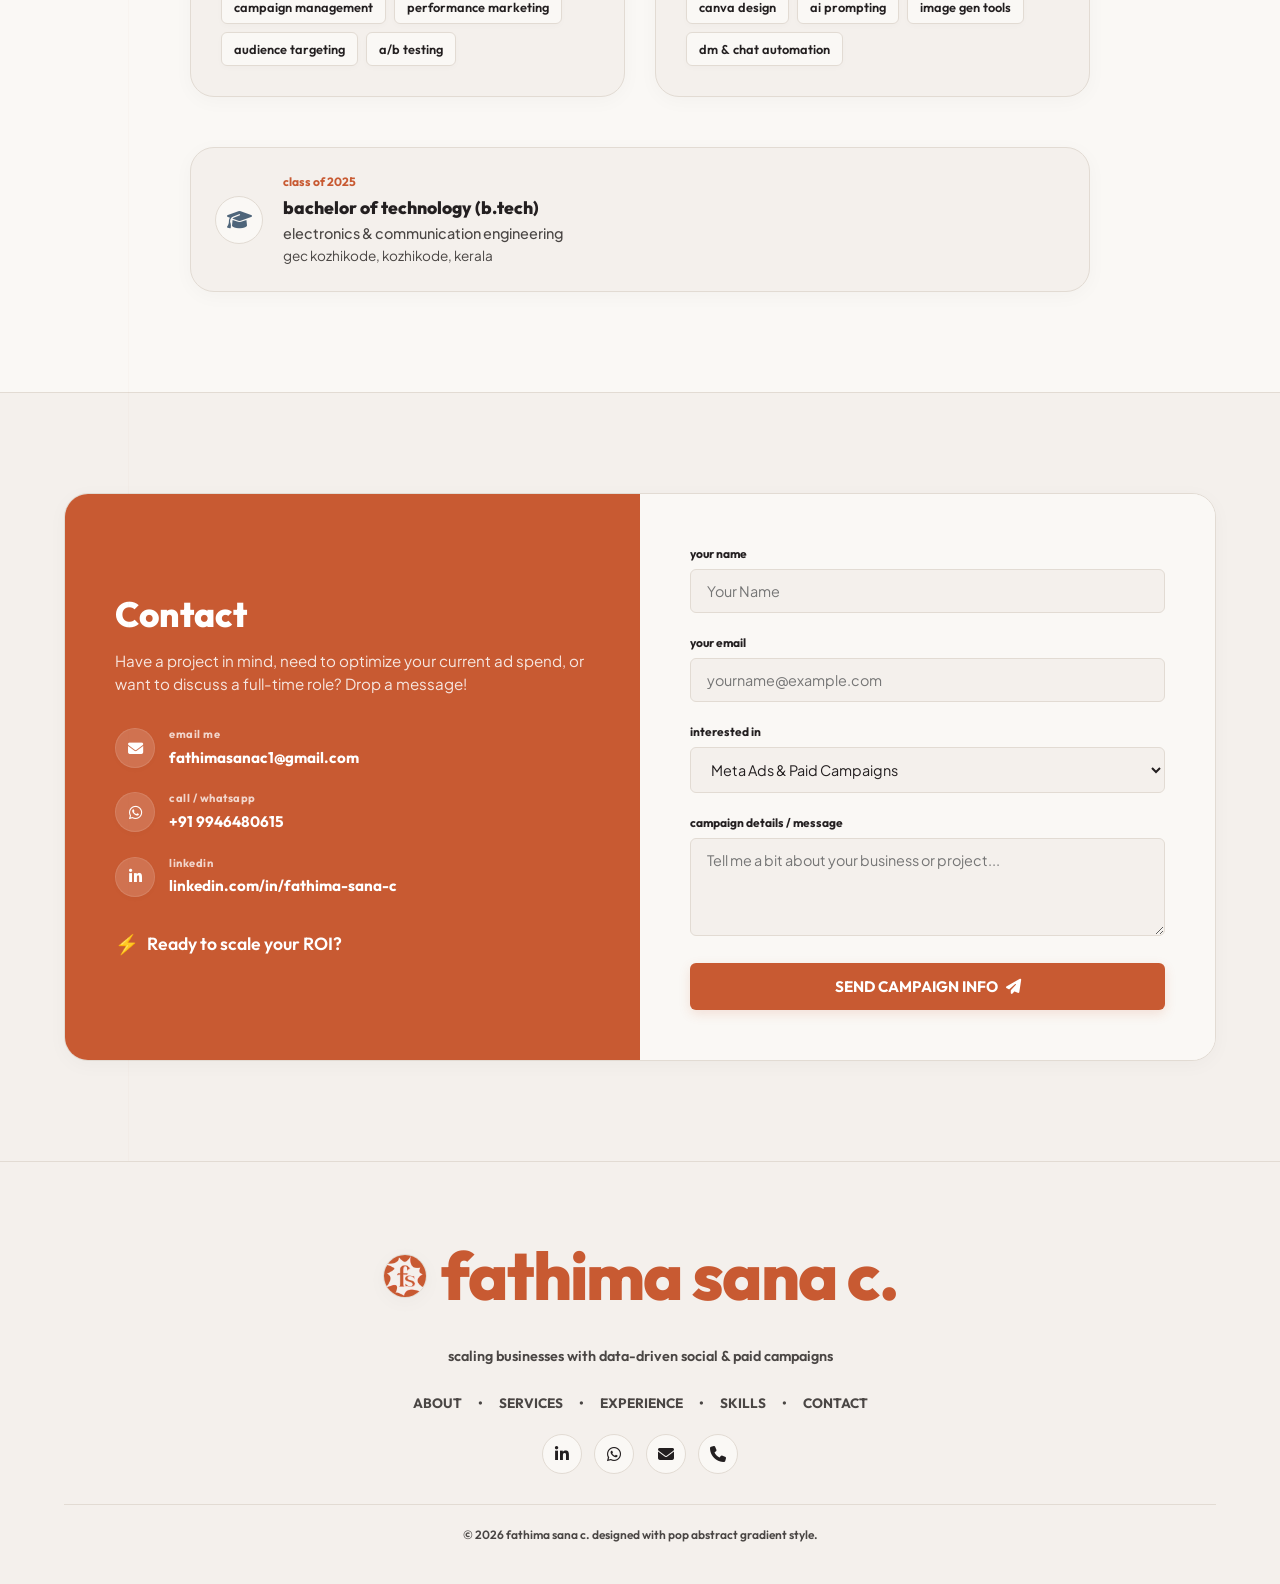
==== commit 53e1b6f1: "feat: update hero content and refine highlight styles with improved typography and spacing" ====
--- a/index.html
+++ b/index.html
@@ -175,26 +175,27 @@
       <div class="container hero-container">
         <div class="hero-content">
           <div class="badge-pop">
-            <span class="pulse-dot"></span> OPEN FOR OPPORTUNITIES
+            <span class="pulse-dot"></span> Available for Freelance & Full-Time Opportunities
           </div>
 
           <h1 class="hero-title">
-            Digital Marketing <br>
-            <span class="highlight-pop">Specialist in Kerala</span>
+            Digital Marketing Freelancer & <br>
+            <span class="highlight-pop">Meta Ads Specialist in Kerala</span>
           </h1>
 
           <p class="hero-subtitle">
-            Digital Marketer • Meta Ads Specialist • Social Media Manager
+            Digital Marketing Freelancer • Meta Ads Specialist • Performance Marketing • Lead Generation Specialist
           </p>
 
           <p class="hero-description">
-            Hi, I'm Fathima Sana. I work in digital marketing and mainly focus on Meta Ads and social media marketing. I
-            enjoy finding ways to bring more enquiries and leads for businesses through paid campaigns. Every project
-            teaches me something new, and I'm always looking for better ways to improve results.
+            Hi, I'm Fathima Sana, a Digital Marketing Freelancer in Kerala specializing in Meta Ads, Performance
+            Marketing, and Lead Generation. I help businesses generate qualified leads through data-driven advertising
+            strategies and continuously optimize campaigns to improve ROI.
           </p>
 
           <div class="hero-ctas">
-            <a href="#contact" class="btn-pop btn-primary">Start a Campaign <i class="fa-solid fa-arrow-right"></i></a>
+            <a href="#contact" class="btn-pop btn-primary">Let's Grow Your Business <i
+                class="fa-solid fa-arrow-right"></i></a>
             <a href="#experience" class="btn-pop btn-secondary">View Case Studies</a>
           </div>
 
@@ -212,12 +213,13 @@
             <!-- Central Polaroid Photo Card -->
             <div class="visual-card main-photo-card">
               <div class="photo-frame">
-                <img src="fathima.jpg" alt="Fathima Sana C. - Digital Marketer & Meta Ads Specialist in Kerala, India"
+                <img src="fathima.jpg"
+                  alt="Fathima Sana - Digital Marketing Freelancer and Meta Ads Specialist in Kerala"
                   fetchpriority="high">
               </div>
               <div class="photo-caption">
                 <span class="photo-title">Fathima Sana C.</span>
-                <span class="photo-subtitle">Open for Opportunities</span>
+                <span class="photo-subtitle">Available for Freelance & Full-Time Opportunities</span>
               </div>
             </div>
 
@@ -277,7 +279,7 @@
     <section id="about" class="about-section">
       <div class="container">
         <div class="section-header text-center">
-          <h2 class="section-title-pop">About me.</h2>
+          <h2 class="section-title-pop">Helping Businesses Generate Qualified Leads Through Meta Ads</h2>
           <p class="section-subtitle">A digital marketer with roots in startup growth and hands-on execution</p>
         </div>
 
@@ -342,7 +344,7 @@
     <section id="services" class="services-section">
       <div class="container">
         <div class="section-header text-center">
-          <h2 class="section-title-pop">SERVICES.</h2>
+          <h2 class="section-title-pop">Services</h2>
           <p class="section-subtitle">Full-service campaigns designed to scale your brand and generate high-intent leads
           </p>
         </div>
@@ -412,7 +414,7 @@
     <section id="experience" class="experience-section">
       <div class="container">
         <div class="section-header text-center">
-          <h2 class="section-title-pop">EXPERIENCE</h2>
+          <h2 class="section-title-pop">Experience</h2>
           <p class="section-subtitle">Real experience driving growth for startups, service agencies, and local creators
           </p>
         </div>
@@ -479,7 +481,7 @@
     <section id="skills" class="skills-section">
       <div class="container">
         <div class="section-header text-center">
-          <h2 class="section-title-pop">TOOLKIT.</h2>
+          <h2 class="section-title-pop">Skills</h2>
           <p class="section-subtitle">The platforms, strategies, and creative tools I use to execute campaigns</p>
         </div>
 
@@ -534,7 +536,7 @@
         <div class="contact-card">
           <div class="contact-grid">
             <div class="contact-info-panel">
-              <h2 class="contact-heading-pop">Let's craft your next campaign.</h2>
+              <h2 class="contact-heading-pop">Contact</h2>
               <p class="contact-subtext">Have a project in mind, need to optimize your current ad spend, or want to
                 discuss a full-time role? Drop a message!</p>
 
--- a/style.css
+++ b/style.css
@@ -334,20 +334,28 @@
   font-family: var(--font-pop);
   font-size: 3.6rem;
   font-weight: 800;
-  line-height: 1.1;
+  line-height: 1.25;
   color: var(--color-dark);
-  margin-bottom: 16px;
-  text-transform: lowercase;
+  margin-bottom: 24px;
 }
 
 .highlight-pop {
   display: inline-block;
   color: var(--color-terracotta);
-  padding: 0;
-  border-radius: 0;
-  box-shadow: none;
-  transform: none;
-  transition: none;
+  background-color: rgba(200, 90, 50, 0.06);
+  padding: 4px 16px;
+  border-radius: var(--radius-sm);
+  border: 1.5px solid rgba(200, 90, 50, 0.25);
+  transform: rotate(-1deg);
+  box-shadow: 4px 4px 0px rgba(200, 90, 50, 0.1);
+  margin-top: 8px;
+  transition: all 0.3s cubic-bezier(0.4, 0, 0.2, 1);
+}
+
+.highlight-pop:hover {
+  transform: rotate(-2deg) scale(1.02);
+  box-shadow: 6px 6px 0px rgba(200, 90, 50, 0.15);
+  background-color: rgba(200, 90, 50, 0.09);
 }
 
 .hero-subtitle {
@@ -356,7 +364,7 @@
   font-weight: 600;
   color: var(--color-slate-blue);
   margin-bottom: 24px;
-  text-transform: uppercase;
+  text-transform: none;
 }
 
 .hero-description {
@@ -661,7 +669,7 @@
   display: inline-block;
   position: relative;
   letter-spacing: -0.5px;
-  text-transform: lowercase;
+  text-transform: none;
 }
 
 /* Subheading underlines removed per design request */
@@ -1195,7 +1203,7 @@
   color: #FFFFFF;
   line-height: 1.15;
   margin-bottom: 16px;
-  text-transform: lowercase;
+  text-transform: none;
 }
 
 .contact-subtext {
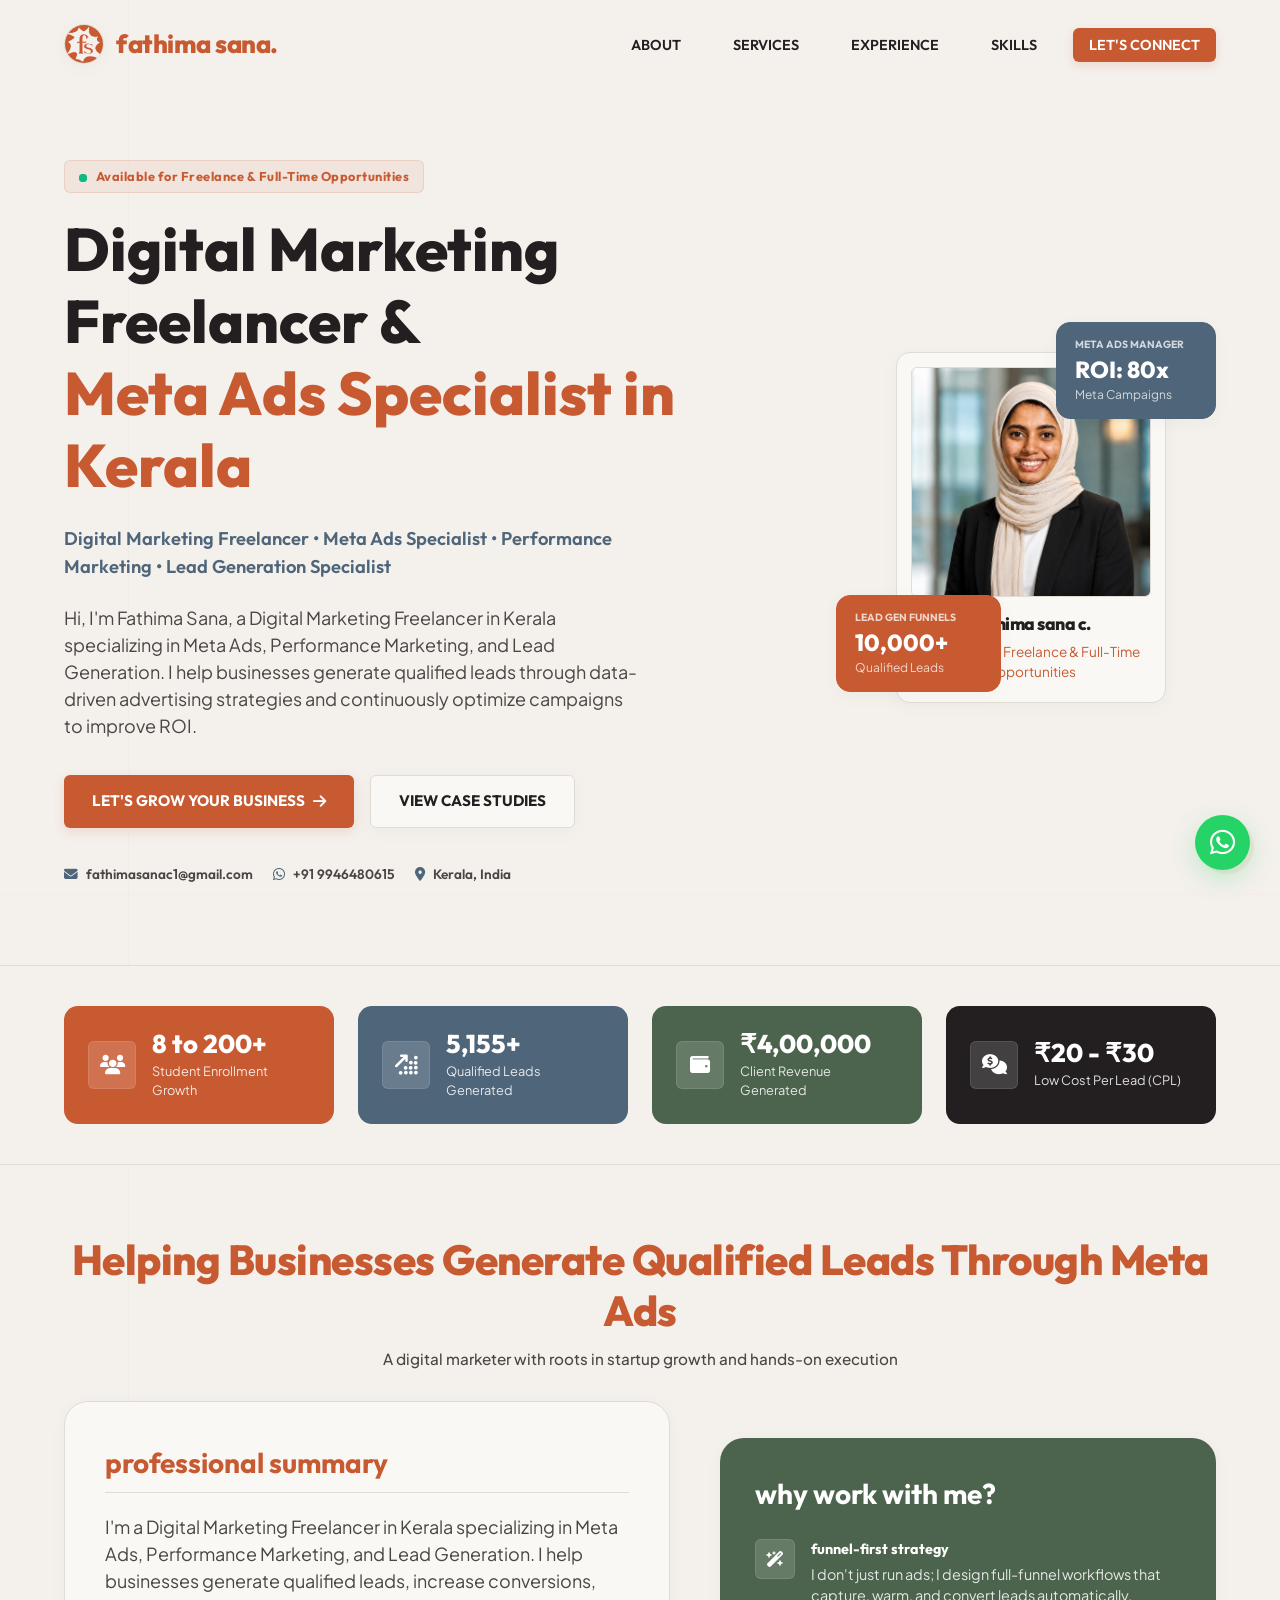
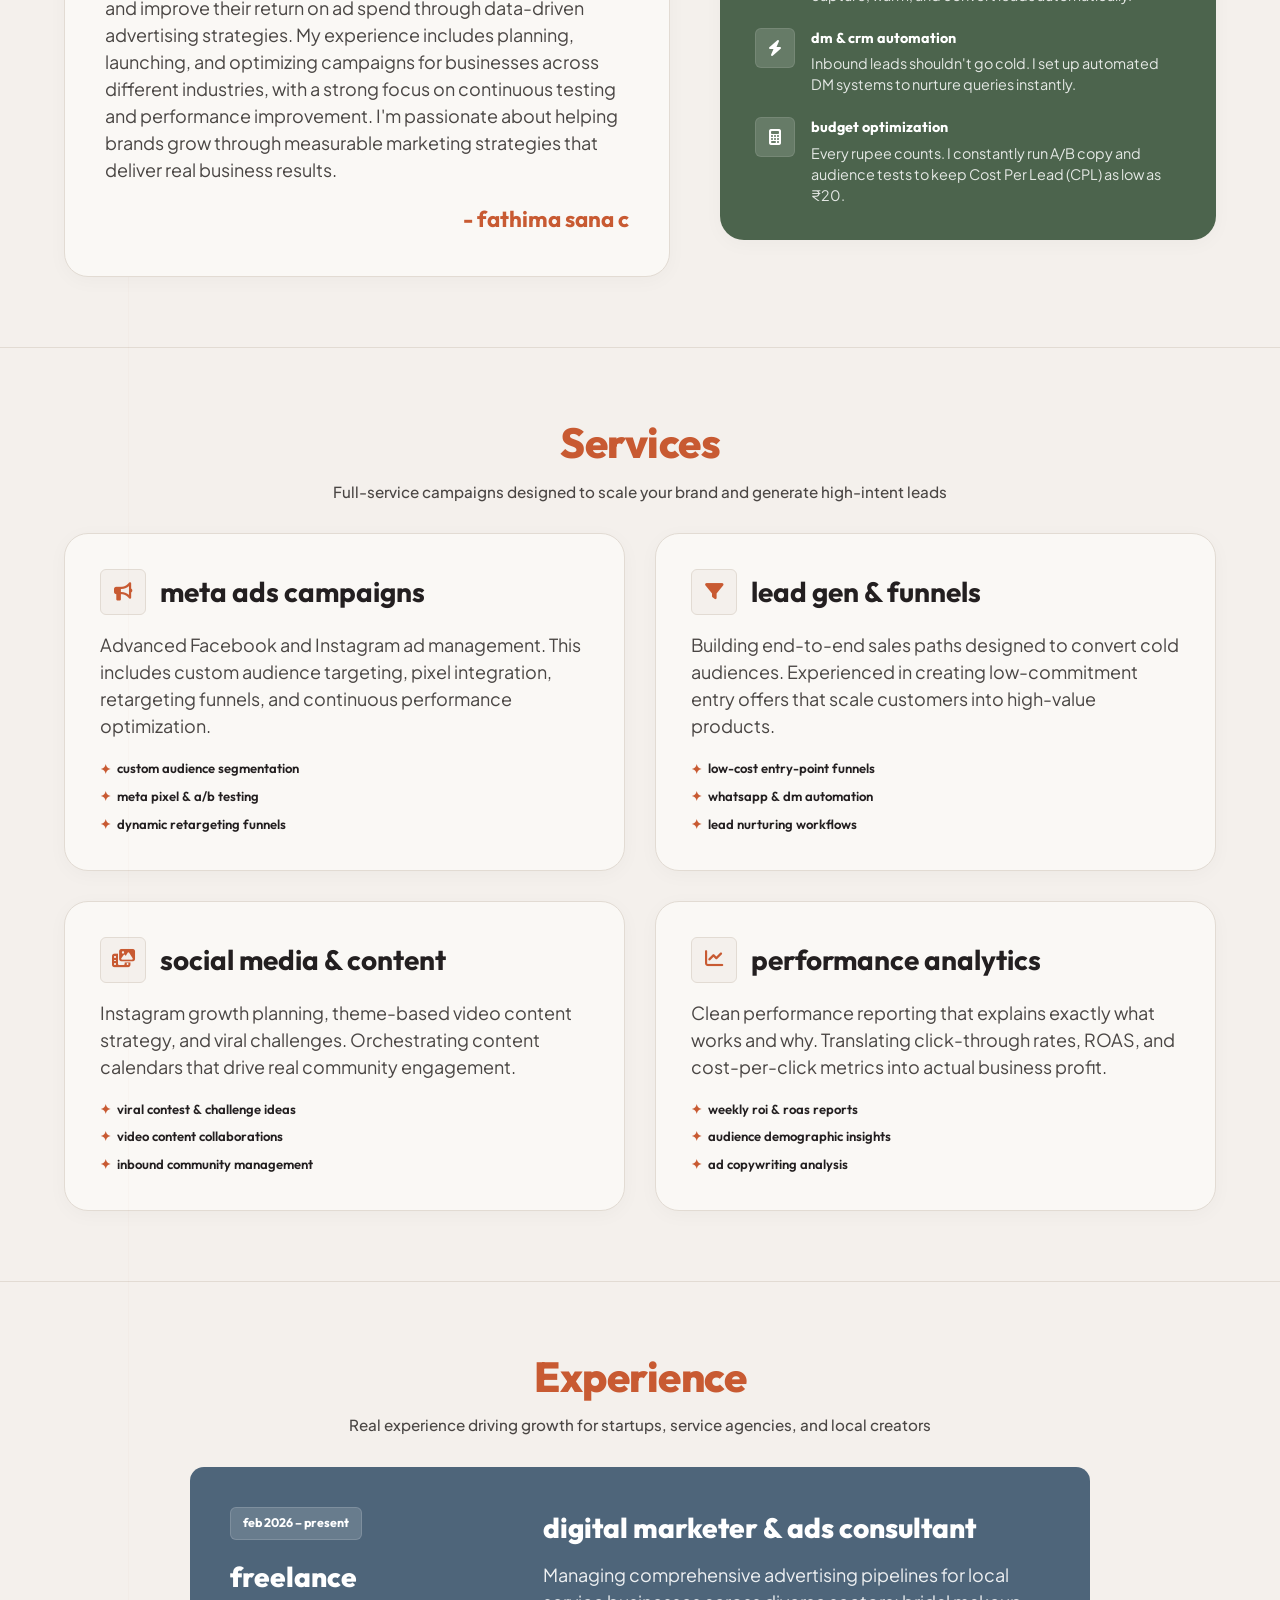
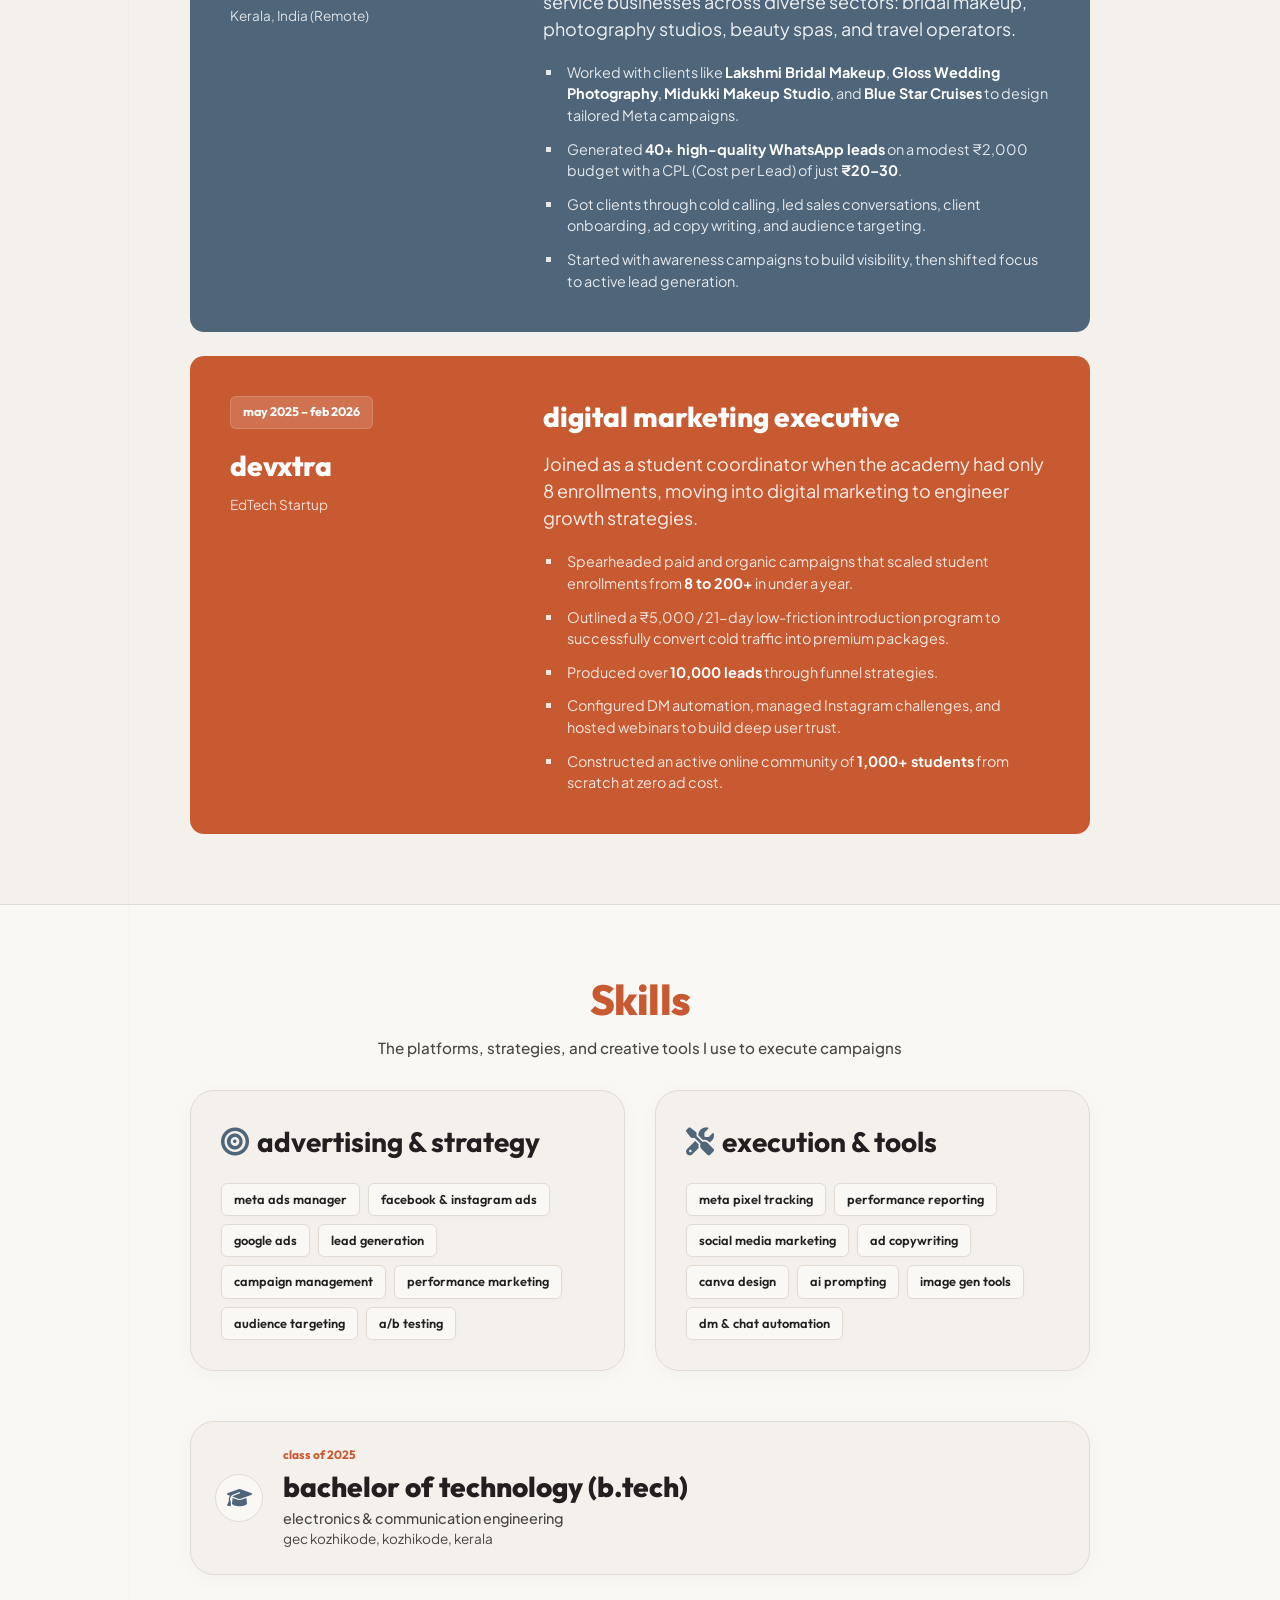
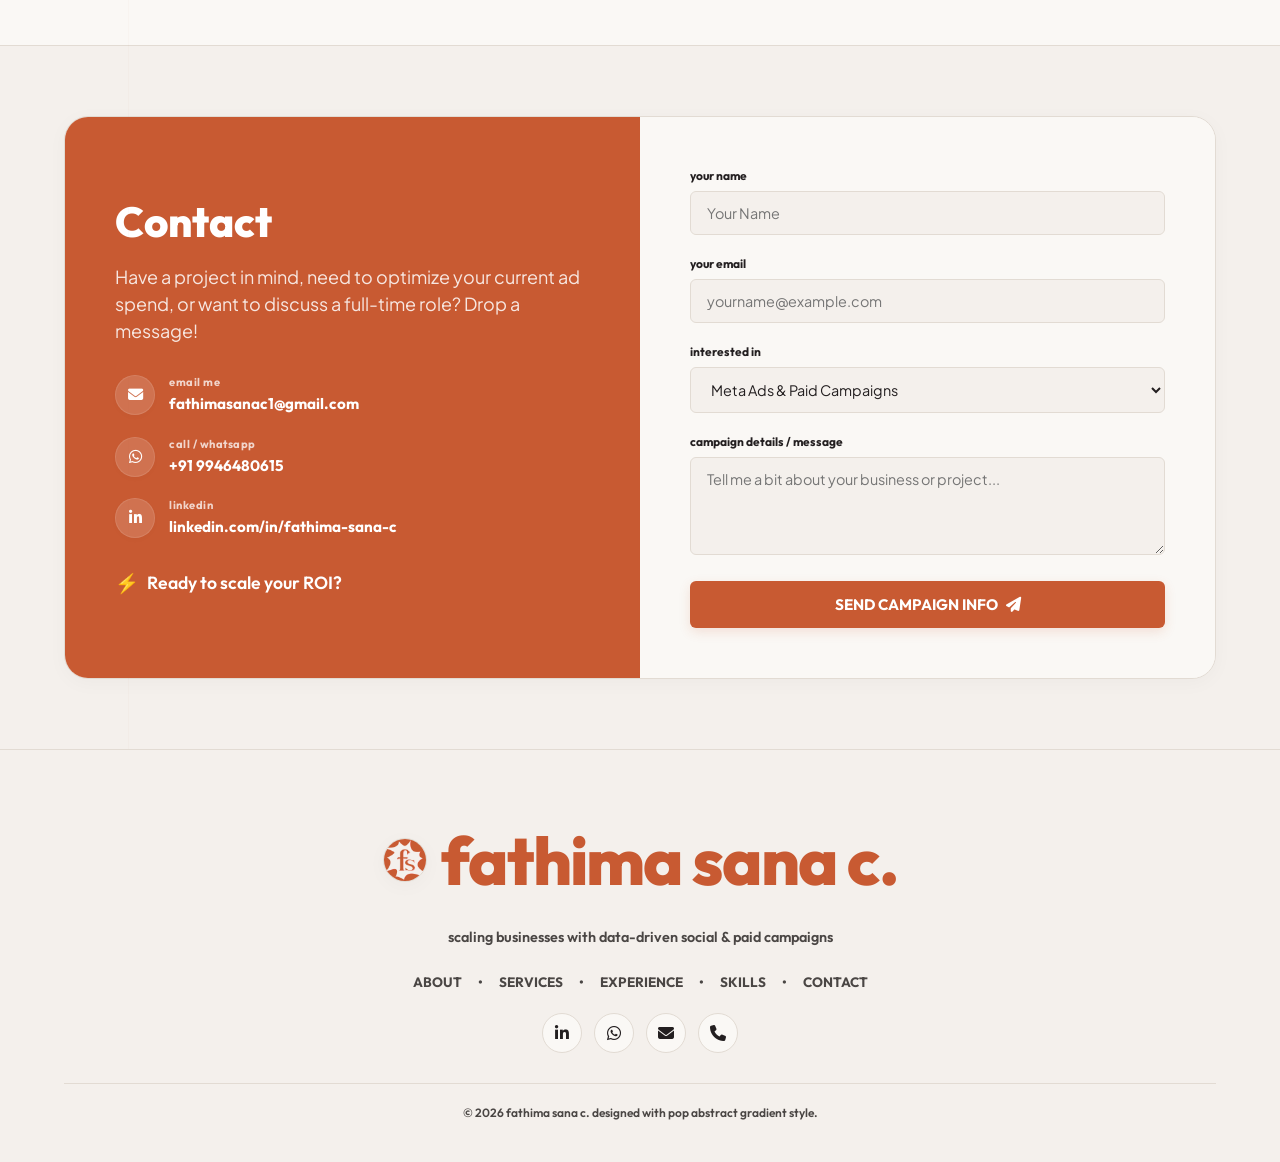
==== commit c632f975: "refactor: update professional summary with specific marketing expertise and service offerings" ====
--- a/index.html
+++ b/index.html
@@ -289,17 +289,12 @@
             <div class="diary-page">
               <h3 class="diary-title">Professional Summary</h3>
               <p class="diary-paragraph">
-                I didn't plan to work in digital marketing.
-              </p>
-              <p class="diary-paragraph">
-                My journey started in a startup as a Student Coordinator. While working there, I became interested in
-                how businesses attract customers online. That curiosity led me to the marketing team, where I started
-                learning Meta Ads, content marketing, and lead generation through real projects.
-              </p>
-              <p class="diary-paragraph">
-                Since then, I've worked with businesses in different industries, testing campaigns, learning from
-                results, and improving with every project. I'm still learning every day, and that's one of the things I
-                enjoy most about this field.
+                I'm a Digital Marketing Freelancer in Kerala specializing in Meta Ads, Performance Marketing, and Lead
+                Generation. I help businesses generate qualified leads, increase conversions, and improve their return
+                on ad spend through data-driven advertising strategies. My experience includes planning, launching, and
+                optimizing campaigns for businesses across different industries, with a strong focus on continuous
+                testing and performance improvement. I'm passionate about helping brands grow through measurable marketing
+                strategies that deliver real business results.
               </p>
               <div class="diary-footer">
                 <span class="signature">- Fathima Sana C</span>
--- a/style.css
+++ b/style.css
@@ -57,7 +57,7 @@
   background-color: var(--bg-primary);
   color: var(--color-dark);
   font-family: var(--font-body);
-  line-height: 1.6;
+  line-height: 1.5;
   overflow-x: hidden;
   position: relative;
   min-height: 100vh;
@@ -332,9 +332,9 @@
 
 .hero-title {
   font-family: var(--font-pop);
-  font-size: 3.6rem;
+  font-size: 3.75rem;
   font-weight: 800;
-  line-height: 1.25;
+  line-height: 1.2;
   color: var(--color-dark);
   margin-bottom: 24px;
 }
@@ -342,20 +342,6 @@
 .highlight-pop {
   display: inline-block;
   color: var(--color-terracotta);
-  background-color: rgba(200, 90, 50, 0.06);
-  padding: 4px 16px;
-  border-radius: var(--radius-sm);
-  border: 1.5px solid rgba(200, 90, 50, 0.25);
-  transform: rotate(-1deg);
-  box-shadow: 4px 4px 0px rgba(200, 90, 50, 0.1);
-  margin-top: 8px;
-  transition: all 0.3s cubic-bezier(0.4, 0, 0.2, 1);
-}
-
-.highlight-pop:hover {
-  transform: rotate(-2deg) scale(1.02);
-  box-shadow: 6px 6px 0px rgba(200, 90, 50, 0.15);
-  background-color: rgba(200, 90, 50, 0.09);
 }
 
 .hero-subtitle {
@@ -368,10 +354,10 @@
 }
 
 .hero-description {
-  font-size: 1rem;
+  font-size: 1.125rem;
   color: var(--color-slate-medium);
   margin-bottom: 36px;
-  line-height: 1.6;
+  line-height: 1.5;
   max-width: 580px;
 }
 
@@ -658,18 +644,19 @@
    SECTION COMMON HEADER
    ========================================================================== */
 .section-header {
-  margin-bottom: 50px;
+  margin-bottom: 30px;
 }
 
 .section-title-pop {
   font-family: var(--font-pop);
-  font-size: 2.8rem;
+  font-size: 2.625rem;
   font-weight: 800;
   color: var(--color-terracotta);
   display: inline-block;
   position: relative;
   letter-spacing: -0.5px;
   text-transform: none;
+  line-height: 1.2;
 }
 
 /* Subheading underlines removed per design request */
@@ -689,7 +676,7 @@
    ABOUT / SUMMARY SECTION
    ========================================================================== */
 .about-section {
-  padding: 100px 0;
+  padding: 70px 0;
 }
 
 .about-grid {
@@ -720,7 +707,7 @@
 .diary-title {
   font-family: var(--font-pop);
   font-weight: 700;
-  font-size: 1.2rem;
+  font-size: 1.75rem;
   color: var(--color-terracotta);
   text-transform: lowercase;
   margin-bottom: 20px;
@@ -729,10 +716,10 @@
 }
 
 .diary-paragraph {
-  font-size: 0.98rem;
+  font-size: 1.125rem;
   color: var(--color-slate-medium);
   margin-bottom: 18px;
-  line-height: 1.65;
+  line-height: 1.5;
 }
 
 .diary-footer {
@@ -762,7 +749,7 @@
 .quick-facts-box .facts-title {
   color: #FFFFFF;
   text-transform: lowercase;
-  font-size: 1.3rem;
+  font-size: 1.75rem;
   font-family: var(--font-pop);
   font-weight: 700;
   margin-bottom: 24px;
@@ -813,7 +800,7 @@
    SERVICES
    ========================================================================== */
 .services-section {
-  padding: 100px 0;
+  padding: 70px 0;
   background-color: var(--bg-primary);
   border-top: 1px solid var(--border-color);
   border-bottom: 1px solid var(--border-color);
@@ -870,13 +857,13 @@
 .service-title {
   font-family: var(--font-pop);
   font-weight: 700;
-  font-size: 1.15rem;
+  font-size: 1.75rem;
   color: var(--color-dark);
   text-transform: lowercase;
 }
 
 .service-description {
-  font-size: 0.92rem;
+  font-size: 1.125rem;
   color: var(--color-slate-medium);
   margin-bottom: 20px;
   line-height: 1.5;
@@ -909,7 +896,7 @@
    EXPERIENCE SECTION (TIMELINE AS COLOR BARS)
    ========================================================================== */
 .experience-section {
-  padding: 100px 0;
+  padding: 70px 0;
 }
 
 .experience-list {
@@ -974,7 +961,7 @@
 .experience-company {
   font-family: var(--font-pop);
   font-weight: 800;
-  font-size: 1.4rem;
+  font-size: 1.75rem;
   color: #FFFFFF;
   margin-top: 8px;
   text-transform: lowercase;
@@ -993,17 +980,17 @@
 .experience-title {
   font-family: var(--font-pop);
   font-weight: 800;
-  font-size: 1.4rem;
+  font-size: 1.75rem;
   color: #FFFFFF;
   margin-bottom: 12px;
   text-transform: lowercase;
 }
 
 .experience-summary {
-  font-size: 0.95rem;
+  font-size: 1.125rem;
   color: rgba(255, 255, 255, 0.9);
   margin-bottom: 20px;
-  line-height: 1.6;
+  line-height: 1.5;
 }
 
 .experience-details {
@@ -1029,7 +1016,7 @@
    SKILLS & EDUCATION
    ========================================================================== */
 .skills-section {
-  padding: 100px 0;
+  padding: 70px 0;
   background-color: var(--bg-secondary);
   border-top: 1px solid var(--border-color);
   border-bottom: 1px solid var(--border-color);
@@ -1054,7 +1041,7 @@
 .category-title {
   font-family: var(--font-pop);
   font-weight: 700;
-  font-size: 1.05rem;
+  font-size: 1.75rem;
   text-transform: lowercase;
   color: var(--color-dark);
   margin-bottom: 20px;
@@ -1148,7 +1135,7 @@
 .edu-degree {
   font-family: var(--font-pop);
   font-weight: 800;
-  font-size: 1.1rem;
+  font-size: 1.75rem;
   color: var(--color-dark);
   margin-top: 2px;
   text-transform: lowercase;
@@ -1171,7 +1158,7 @@
    CONTACT
    ========================================================================== */
 .contact-section {
-  padding: 100px 0;
+  padding: 70px 0;
 }
 
 .contact-card {
@@ -1199,15 +1186,15 @@
 .contact-heading-pop {
   font-family: var(--font-pop);
   font-weight: 800;
-  font-size: 2.2rem;
+  font-size: 2.625rem;
   color: #FFFFFF;
-  line-height: 1.15;
+  line-height: 1.2;
   margin-bottom: 16px;
   text-transform: none;
 }
 
 .contact-subtext {
-  font-size: 0.95rem;
+  font-size: 1.125rem;
   color: rgba(255, 255, 255, 0.85);
   margin-bottom: 30px;
   line-height: 1.5;
@@ -1446,7 +1433,7 @@
   }
   
   .hero-title {
-    font-size: 2.8rem;
+    font-size: 3.2rem;
   }
   
   .about-grid {
@@ -1498,11 +1485,11 @@
   }
   
   .hero-title {
-    font-size: 2.3rem;
+    font-size: 2.8rem;
   }
 
   .hero-description {
-    font-size: 0.95rem;
+    font-size: 1.05rem;
     margin-bottom: 24px;
   }
   
@@ -1613,10 +1600,7 @@
   .hero-title {
     font-size: 2.5rem;
   }
-  
-  .highlight-pop {
-    padding: 2px 10px;
-  }
+
   
   .hero-description {
     margin-left: auto;
@@ -1639,8 +1623,19 @@
     padding-right: 0 !important;
   }
   
-  .section-title-pop {
-    font-size: 2.2rem;
+  .section-title-pop,
+  .contact-heading-pop {
+    font-size: 1.875rem;
+  }
+
+  .diary-title,
+  .quick-facts-box .facts-title,
+  .service-title,
+  .experience-company,
+  .experience-title,
+  .category-title,
+  .edu-degree {
+    font-size: 1.375rem;
   }
   
   .about-grid {
@@ -1715,11 +1710,7 @@
 /* Small Mobile (up to 480px) */
 @media screen and (max-width: 480px) {
   .hero-title {
-    font-size: 2rem;
-  }
-  
-  .highlight-pop {
-    font-size: 1.8rem;
+    font-size: 2.5rem;
   }
   
   .hero-subtitle {
@@ -1747,11 +1738,6 @@
   .card-tape {
     display: none;
   }
-  
-  .contact-heading-pop {
-    font-size: 1.8rem;
-  }
-  
   .visual-card-stack {
     width: 240px;
     height: 260px;
@@ -1804,7 +1790,6 @@
   
   .highlight-pop {
     font-size: 1.55rem;
-    padding: 2px 8px;
   }
   
   .hero-subtitle {
@@ -1812,7 +1797,7 @@
   }
 
   .hero-description {
-    font-size: 0.9rem;
+    font-size: 1rem;
     margin-bottom: 24px;
   }
 
@@ -1843,7 +1828,7 @@
   }
 
   .section-title-pop {
-    font-size: 1.8rem;
+    font-size: 1.875rem;
   }
 
   .section-subtitle {
@@ -1855,7 +1840,7 @@
   }
 
   .diary-paragraph {
-    font-size: 0.9rem;
+    font-size: 1rem;
     line-height: 1.5;
   }
 
@@ -1876,7 +1861,7 @@
   }
 
   .service-description {
-    font-size: 0.85rem;
+    font-size: 1rem;
     margin-bottom: 14px;
   }
 
@@ -1889,16 +1874,8 @@
     gap: 14px;
   }
 
-  .experience-company {
-    font-size: 1.1rem;
-  }
-
-  .experience-title {
-    font-size: 1.15rem;
-  }
-
   .experience-summary {
-    font-size: 0.88rem;
+    font-size: 1rem;
     margin-bottom: 12px;
   }
 
@@ -1925,9 +1902,7 @@
     gap: 12px;
   }
 
-  .edu-degree {
-    font-size: 1rem;
-  }
+
 
   .edu-major {
     font-size: 0.85rem;
@@ -1942,12 +1917,8 @@
     padding: 20px 15px;
   }
 
-  .contact-heading-pop {
-    font-size: 1.5rem;
-  }
-
   .contact-subtext {
-    font-size: 0.88rem;
+    font-size: 1rem;
     margin-bottom: 20px;
   }
 
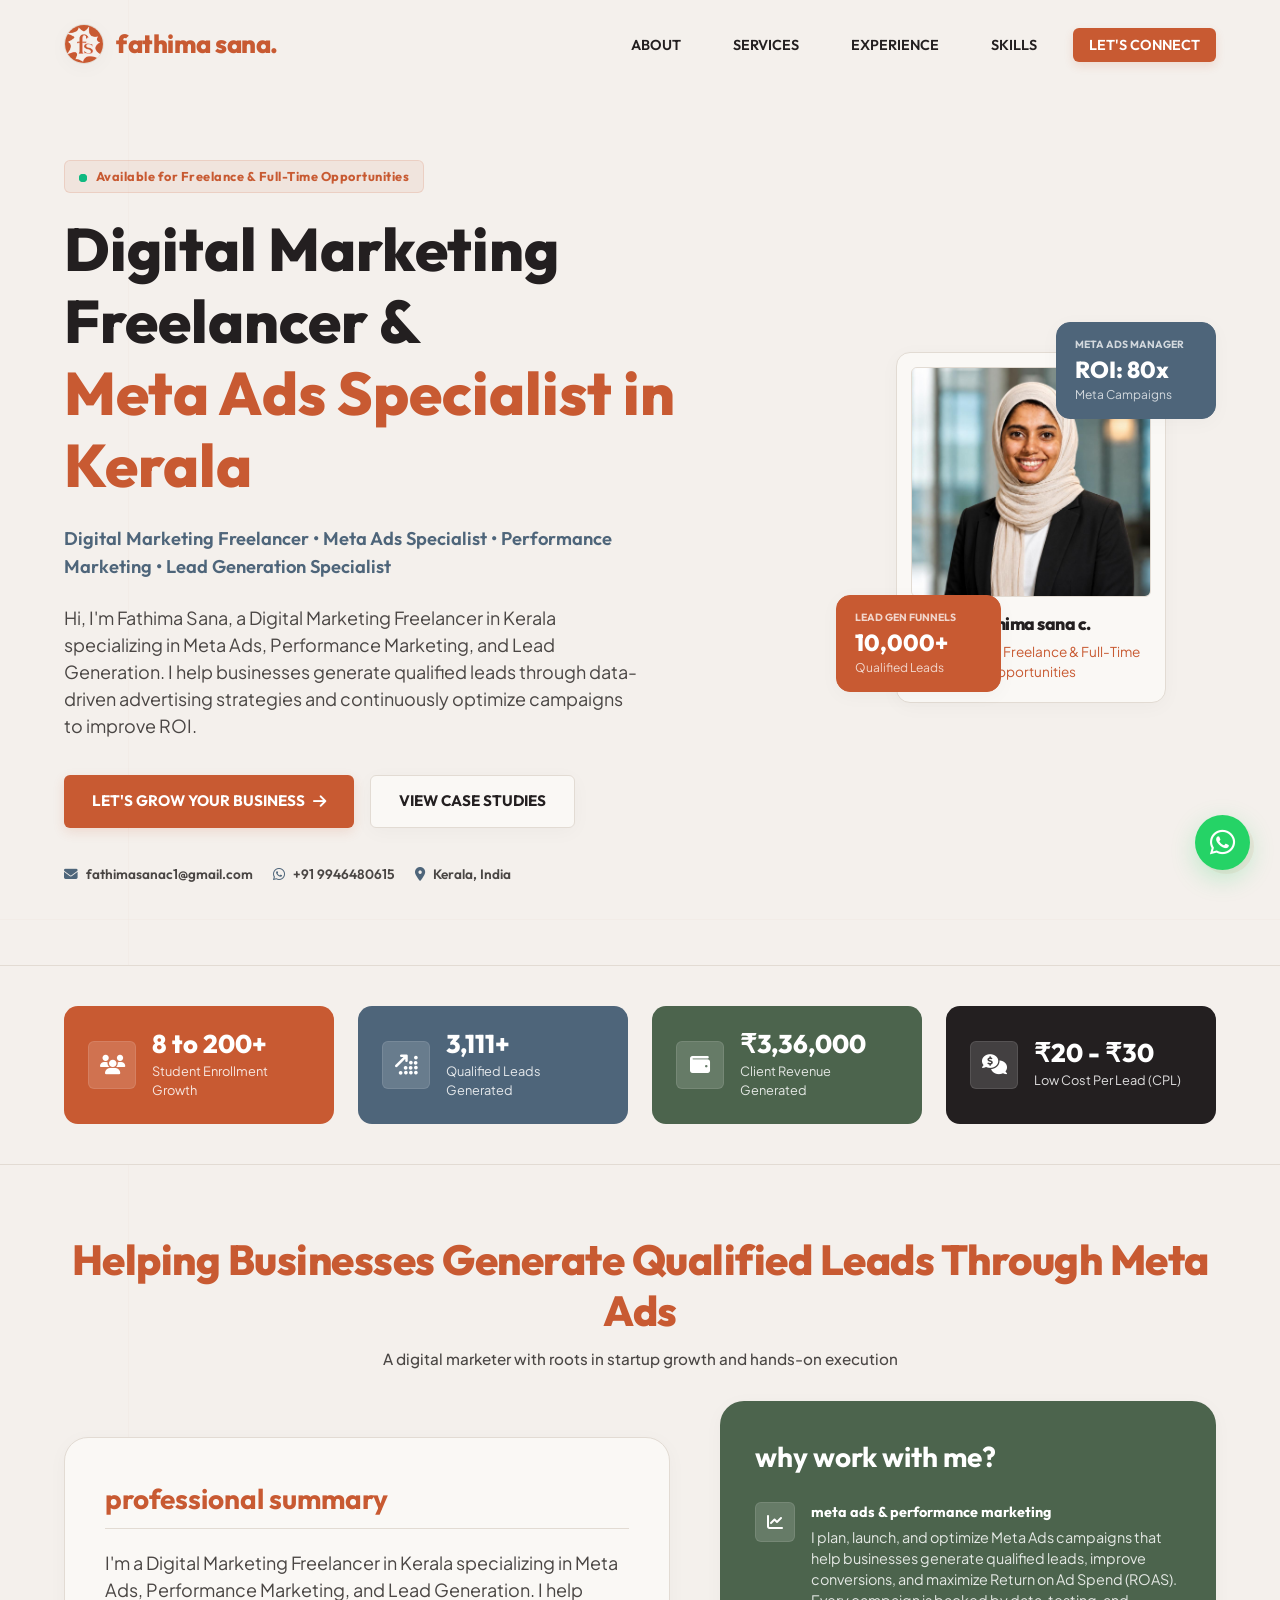
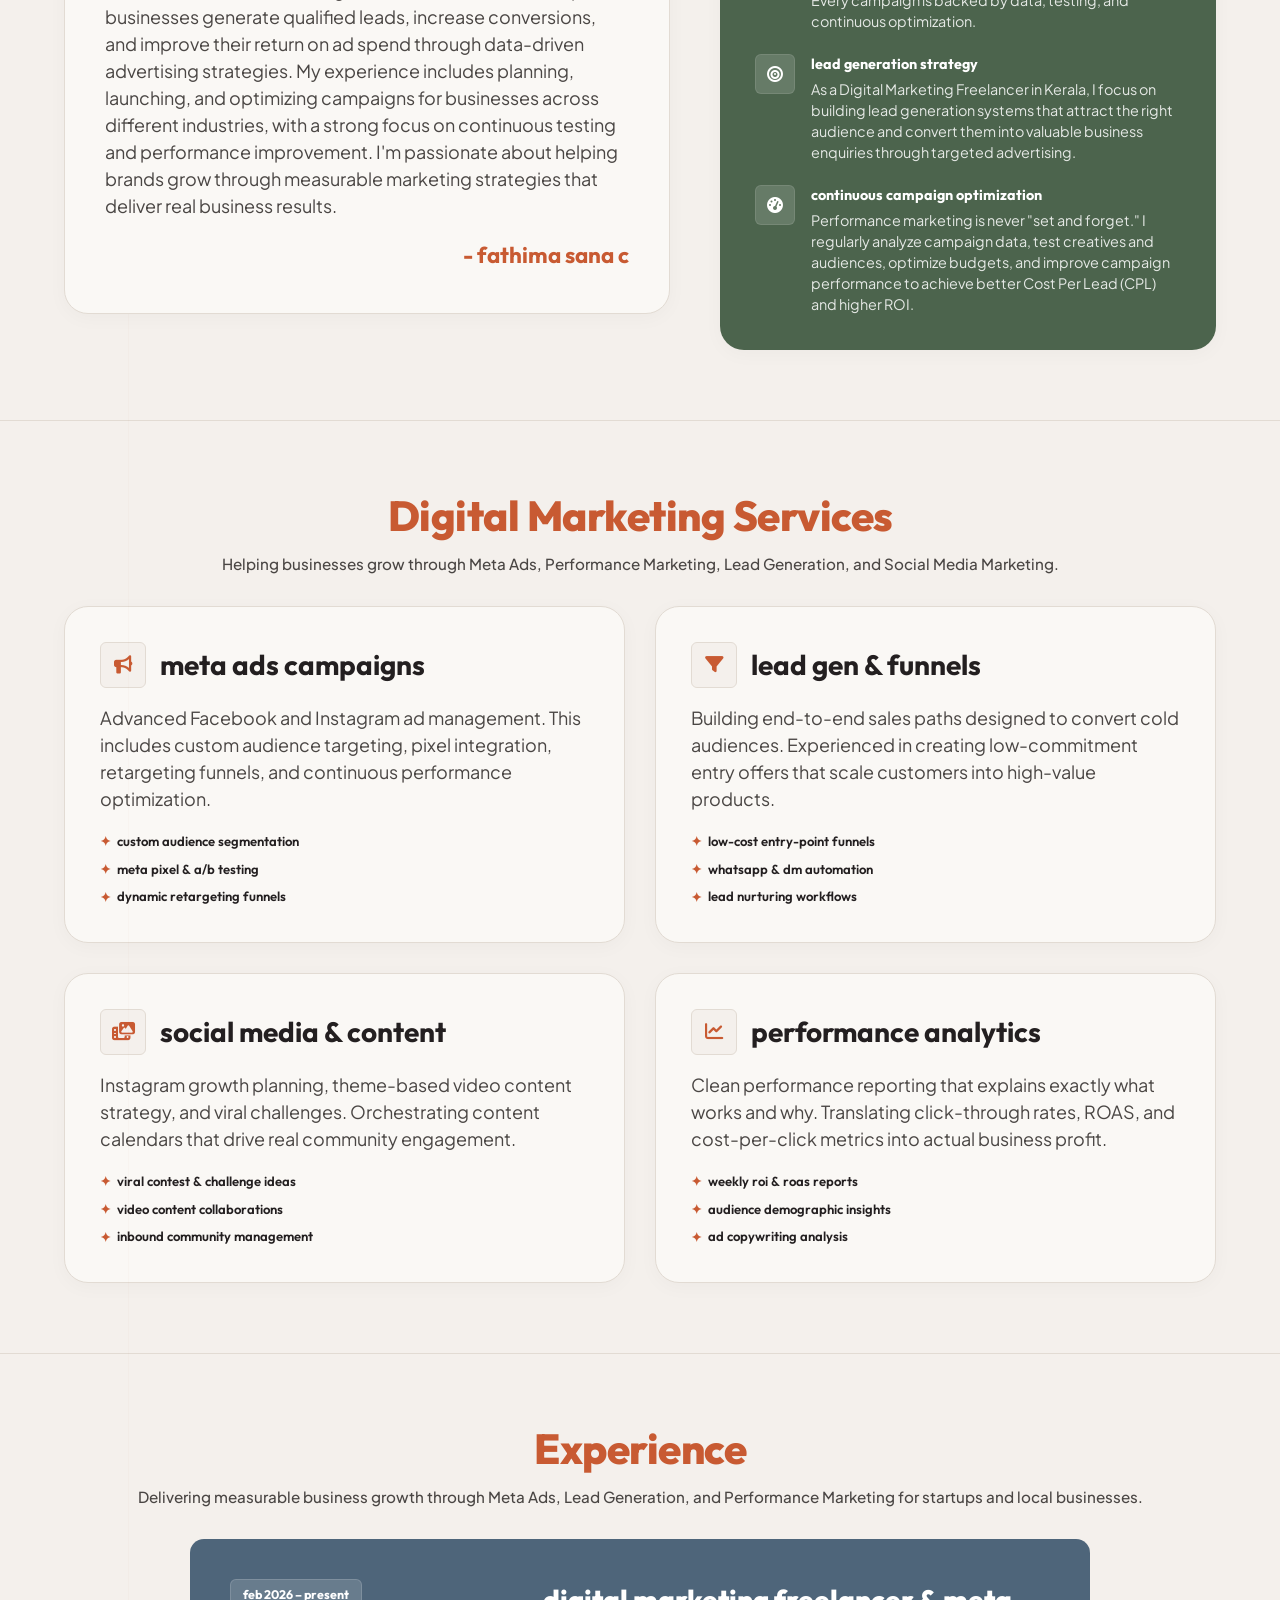
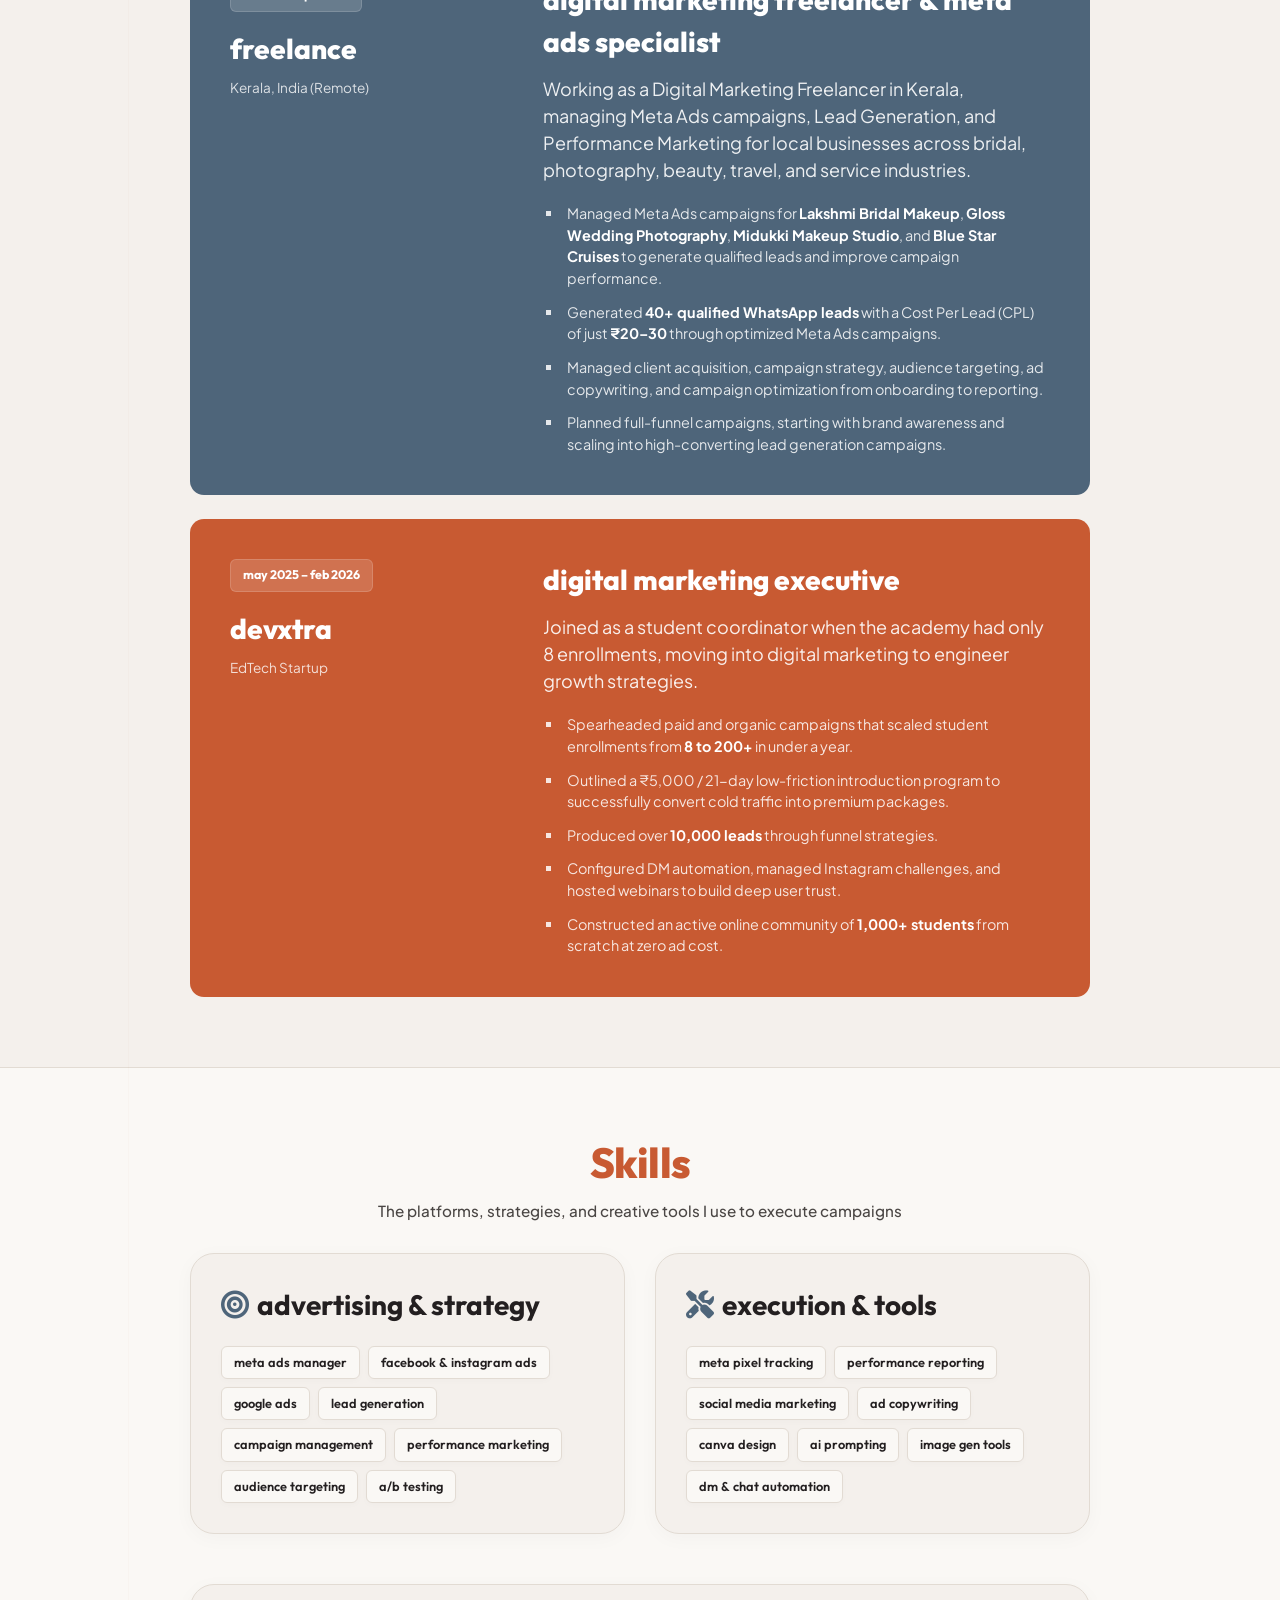
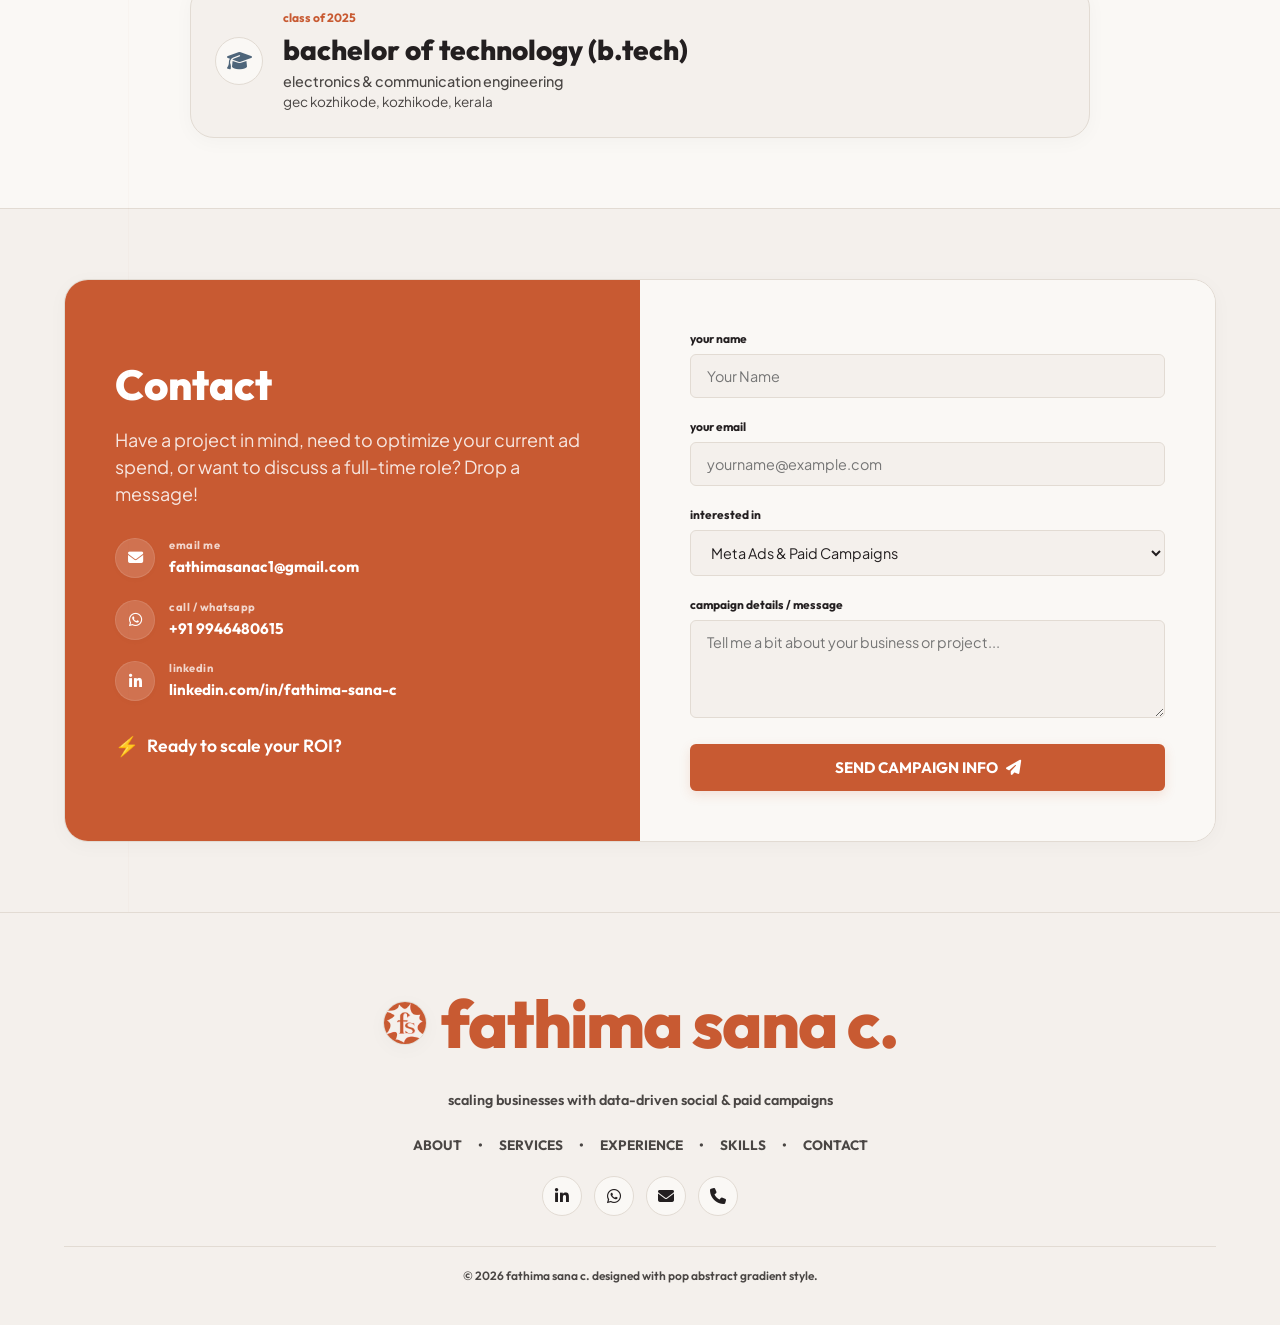
==== commit 95b2d45a: "refactor: update service descriptions in the Why work with me section to focus on Meta ads and lead " ====
--- a/index.html
+++ b/index.html
@@ -49,7 +49,7 @@
         "@type": "Person",
         "@id": "https://www.iamsana.com/#person",
         "name": "Fathima Sana",
-        "jobTitle": "Digital Marketing Executive",
+        "jobTitle": "Digital Marketing Freelancer & Meta Ads Specialist",
         "url": "https://www.iamsana.com",
         "image": "https://www.iamsana.com/fathima.jpg",
         "sameAs": [
@@ -293,7 +293,8 @@
                 Generation. I help businesses generate qualified leads, increase conversions, and improve their return
                 on ad spend through data-driven advertising strategies. My experience includes planning, launching, and
                 optimizing campaigns for businesses across different industries, with a strong focus on continuous
-                testing and performance improvement. I'm passionate about helping brands grow through measurable marketing
+                testing and performance improvement. I'm passionate about helping brands grow through measurable
+                marketing
                 strategies that deliver real business results.
               </p>
               <div class="diary-footer">
@@ -307,26 +308,30 @@
             <h3 class="facts-title">Why work with me?</h3>
             <ul class="facts-list">
               <li>
-                <div class="fact-icon"><i class="fa-solid fa-wand-magic-sparkles"></i></div>
+                <div class="fact-icon"><i class="fa-solid fa-chart-line"></i></div>
                 <div class="fact-content">
-                  <h4>FUNNEL-FIRST STRATEGY</h4>
-                  <p>I don't just run ads; I design full-funnel workflows that capture, warm, and convert leads
-                    automatically.</p>
+                  <h4>Meta Ads &amp; Performance Marketing</h4>
+                  <p>I plan, launch, and optimize Meta Ads campaigns that help businesses generate qualified leads,
+                    improve conversions, and maximize Return on Ad Spend (ROAS). Every campaign is backed by data,
+                    testing, and continuous optimization.</p>
                 </div>
               </li>
               <li>
-                <div class="fact-icon"><i class="fa-solid fa-bolt"></i></div>
+                <div class="fact-icon"><i class="fa-solid fa-bullseye"></i></div>
                 <div class="fact-content">
-                  <h4>DM &amp; CRM AUTOMATION</h4>
-                  <p>Inbound leads shouldn't go cold. I set up automated DM systems to nurture queries instantly.</p>
+                  <h4>Lead Generation Strategy</h4>
+                  <p>As a Digital Marketing Freelancer in Kerala, I focus on building lead generation systems that
+                    attract the right audience and convert them into valuable business enquiries through targeted
+                    advertising.</p>
                 </div>
               </li>
               <li>
-                <div class="fact-icon"><i class="fa-solid fa-calculator"></i></div>
+                <div class="fact-icon"><i class="fa-solid fa-gauge-high"></i></div>
                 <div class="fact-content">
-                  <h4>BUDGET OPTIMIZATION</h4>
-                  <p>Every rupee counts. I constantly run A/B copy and audience tests to keep Cost Per Lead (CPL) as low
-                    as ₹20.</p>
+                  <h4>Continuous Campaign Optimization</h4>
+                  <p>Performance marketing is never "set and forget." I regularly analyze campaign data, test creatives
+                    and audiences, optimize budgets, and improve campaign performance to achieve better Cost Per Lead
+                    (CPL) and higher ROI.</p>
                 </div>
               </li>
             </ul>
@@ -339,9 +344,9 @@
     <section id="services" class="services-section">
       <div class="container">
         <div class="section-header text-center">
-          <h2 class="section-title-pop">Services</h2>
-          <p class="section-subtitle">Full-service campaigns designed to scale your brand and generate high-intent leads
-          </p>
+          <h2 class="section-title-pop">Digital Marketing Services</h2>
+          <p class="section-subtitle">Helping businesses grow through Meta Ads, Performance Marketing, Lead Generation,
+            and Social Media Marketing.</p>
         </div>
 
         <div class="services-grid">
@@ -410,8 +415,8 @@
       <div class="container">
         <div class="section-header text-center">
           <h2 class="section-title-pop">Experience</h2>
-          <p class="section-subtitle">Real experience driving growth for startups, service agencies, and local creators
-          </p>
+          <p class="section-subtitle">Delivering measurable business growth through Meta Ads, Lead Generation, and
+            Performance Marketing for startups and local businesses.</p>
         </div>
 
         <div class="experience-list">
@@ -423,21 +428,22 @@
               <span class="experience-location">Kerala, India (Remote)</span>
             </div>
             <div class="experience-main">
-              <h3 class="experience-title">Digital Marketer &amp; Ads Consultant</h3>
+              <h3 class="experience-title">Digital Marketing Freelancer &amp; Meta Ads Specialist</h3>
               <p class="experience-summary">
-                Managing comprehensive advertising pipelines for local service businesses across diverse sectors: bridal
-                makeup, photography studios, beauty spas, and travel operators.
+                Working as a Digital Marketing Freelancer in Kerala, managing Meta Ads campaigns, Lead Generation, and
+                Performance Marketing for local businesses across bridal, photography, beauty, travel, and service
+                industries.
               </p>
               <ul class="experience-details">
-                <li>Worked with clients like <strong>Lakshmi Bridal Makeup</strong>, <strong>Gloss Wedding
+                <li>Managed Meta Ads campaigns for <strong>Lakshmi Bridal Makeup</strong>, <strong>Gloss Wedding
                     Photography</strong>, <strong>Midukki Makeup Studio</strong>, and <strong>Blue Star Cruises</strong>
-                  to design tailored Meta campaigns.</li>
-                <li>Generated <strong>40+ high-quality WhatsApp leads</strong> on a modest ₹2,000 budget with a CPL
-                  (Cost per Lead) of just <strong>₹20–30</strong>.</li>
-                <li>Got clients through cold calling, led sales conversations, client onboarding, ad copy writing, and
-                  audience targeting.</li>
-                <li>Started with awareness campaigns to build visibility, then shifted focus to active lead generation.
-                </li>
+                  to generate qualified leads and improve campaign performance.</li>
+                <li>Generated <strong>40+ qualified WhatsApp leads</strong> with a Cost Per Lead (CPL) of just
+                  <strong>₹20–30</strong> through optimized Meta Ads campaigns.</li>
+                <li>Managed client acquisition, campaign strategy, audience targeting, ad copywriting, and campaign
+                  optimization from onboarding to reporting.</li>
+                <li>Planned full-funnel campaigns, starting with brand awareness and scaling into high-converting lead
+                  generation campaigns.</li>
               </ul>
             </div>
           </div>
